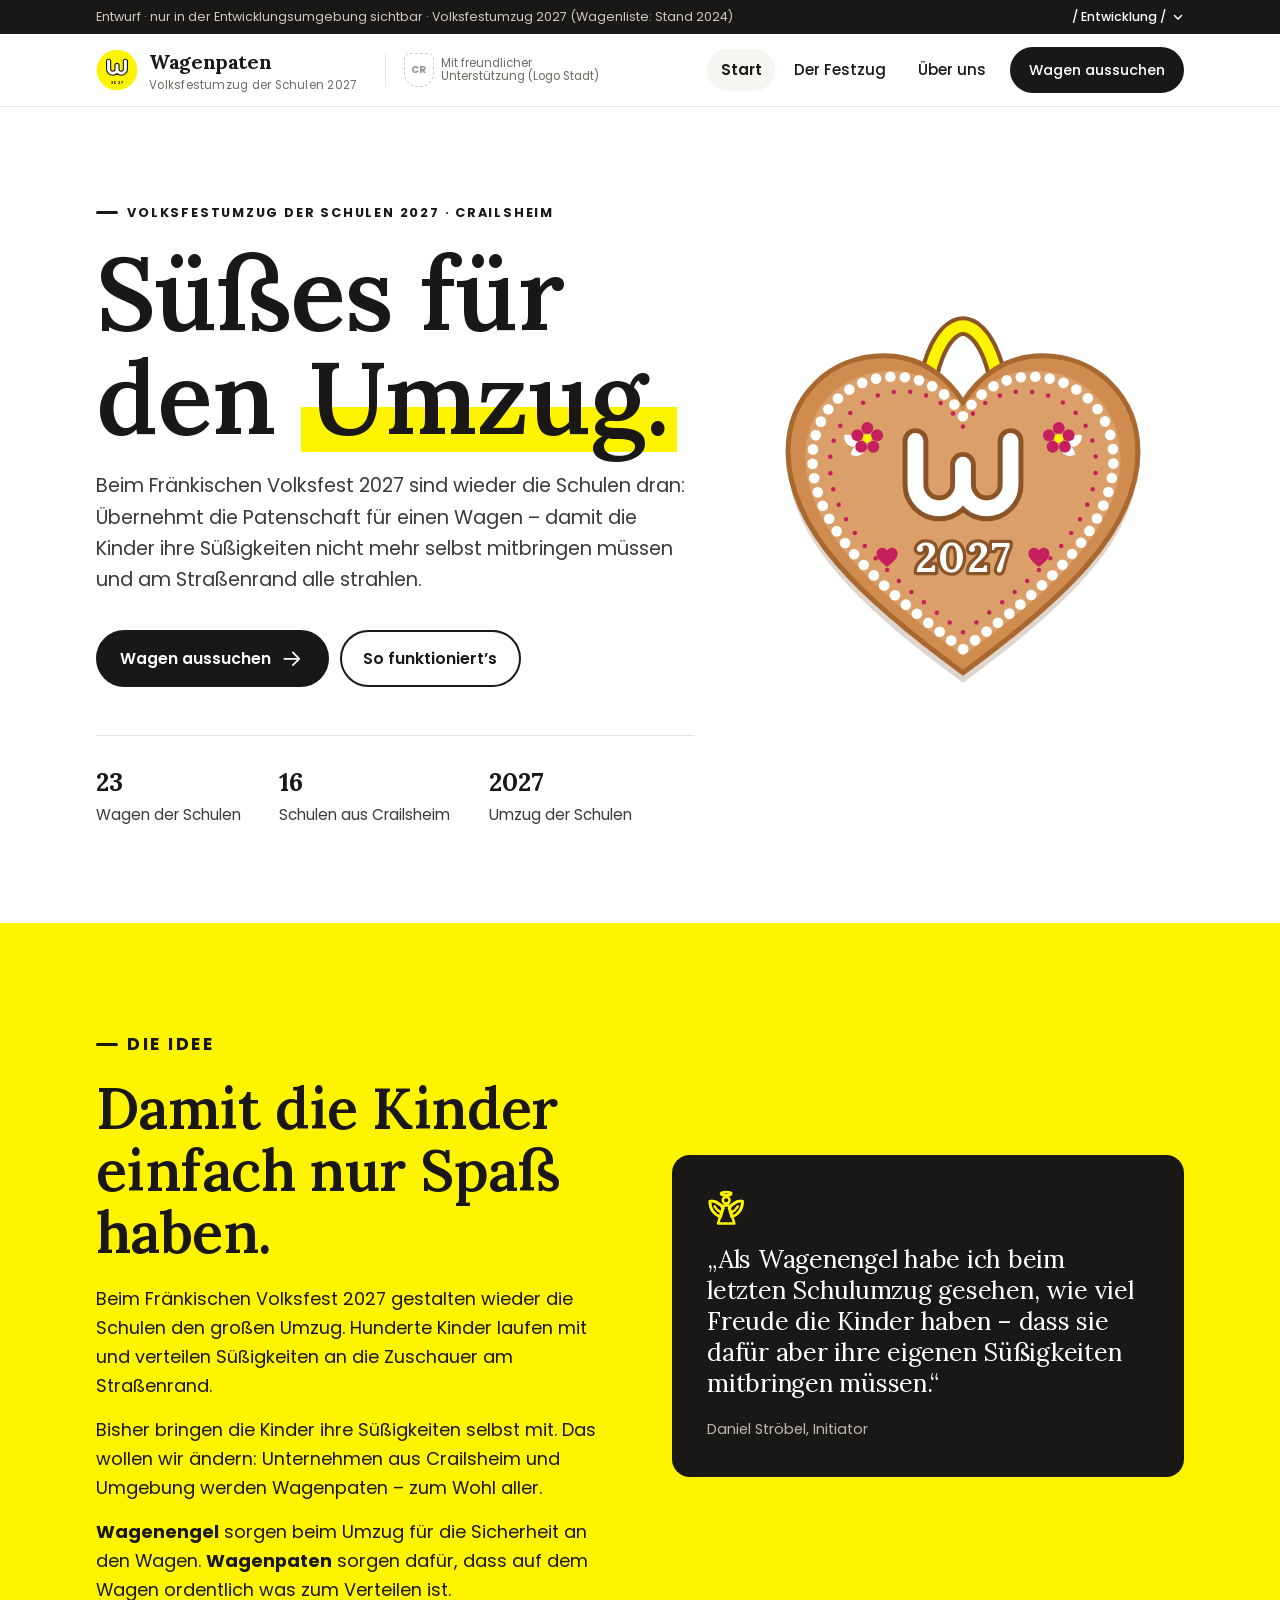
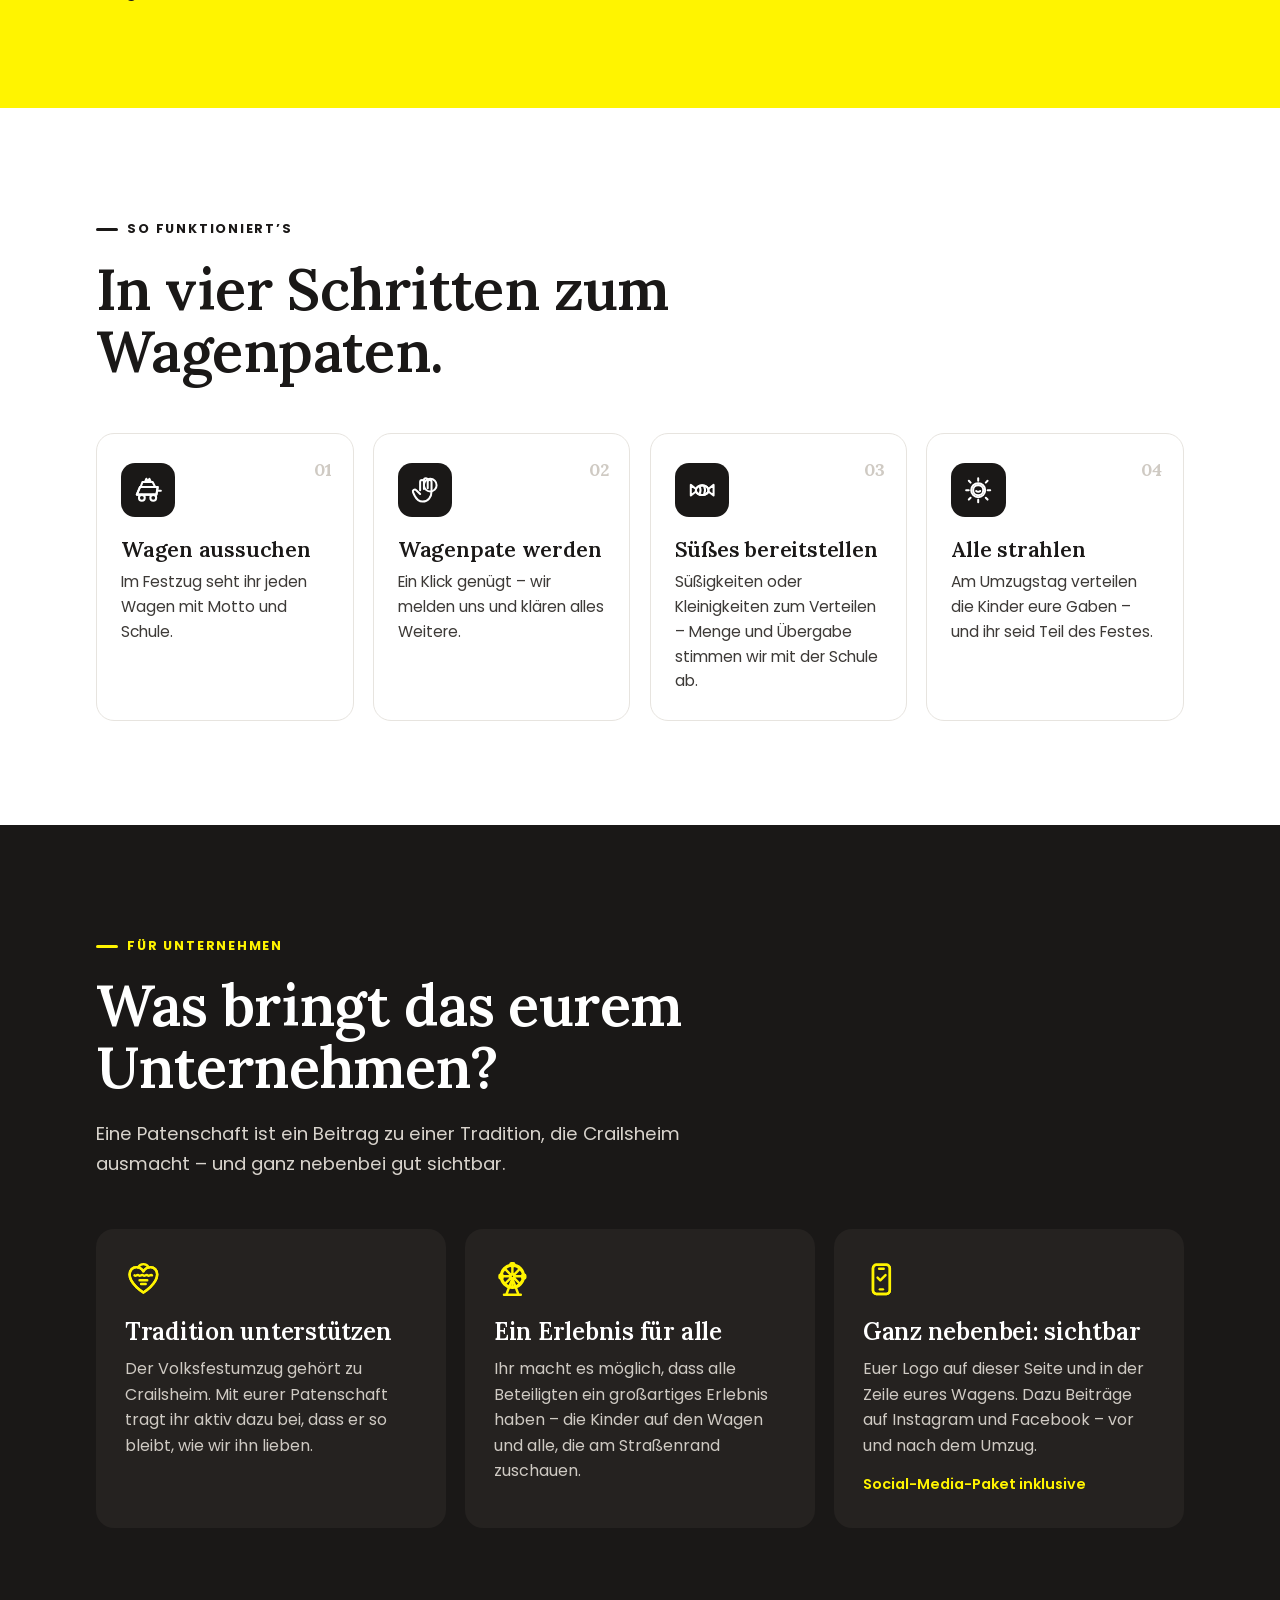
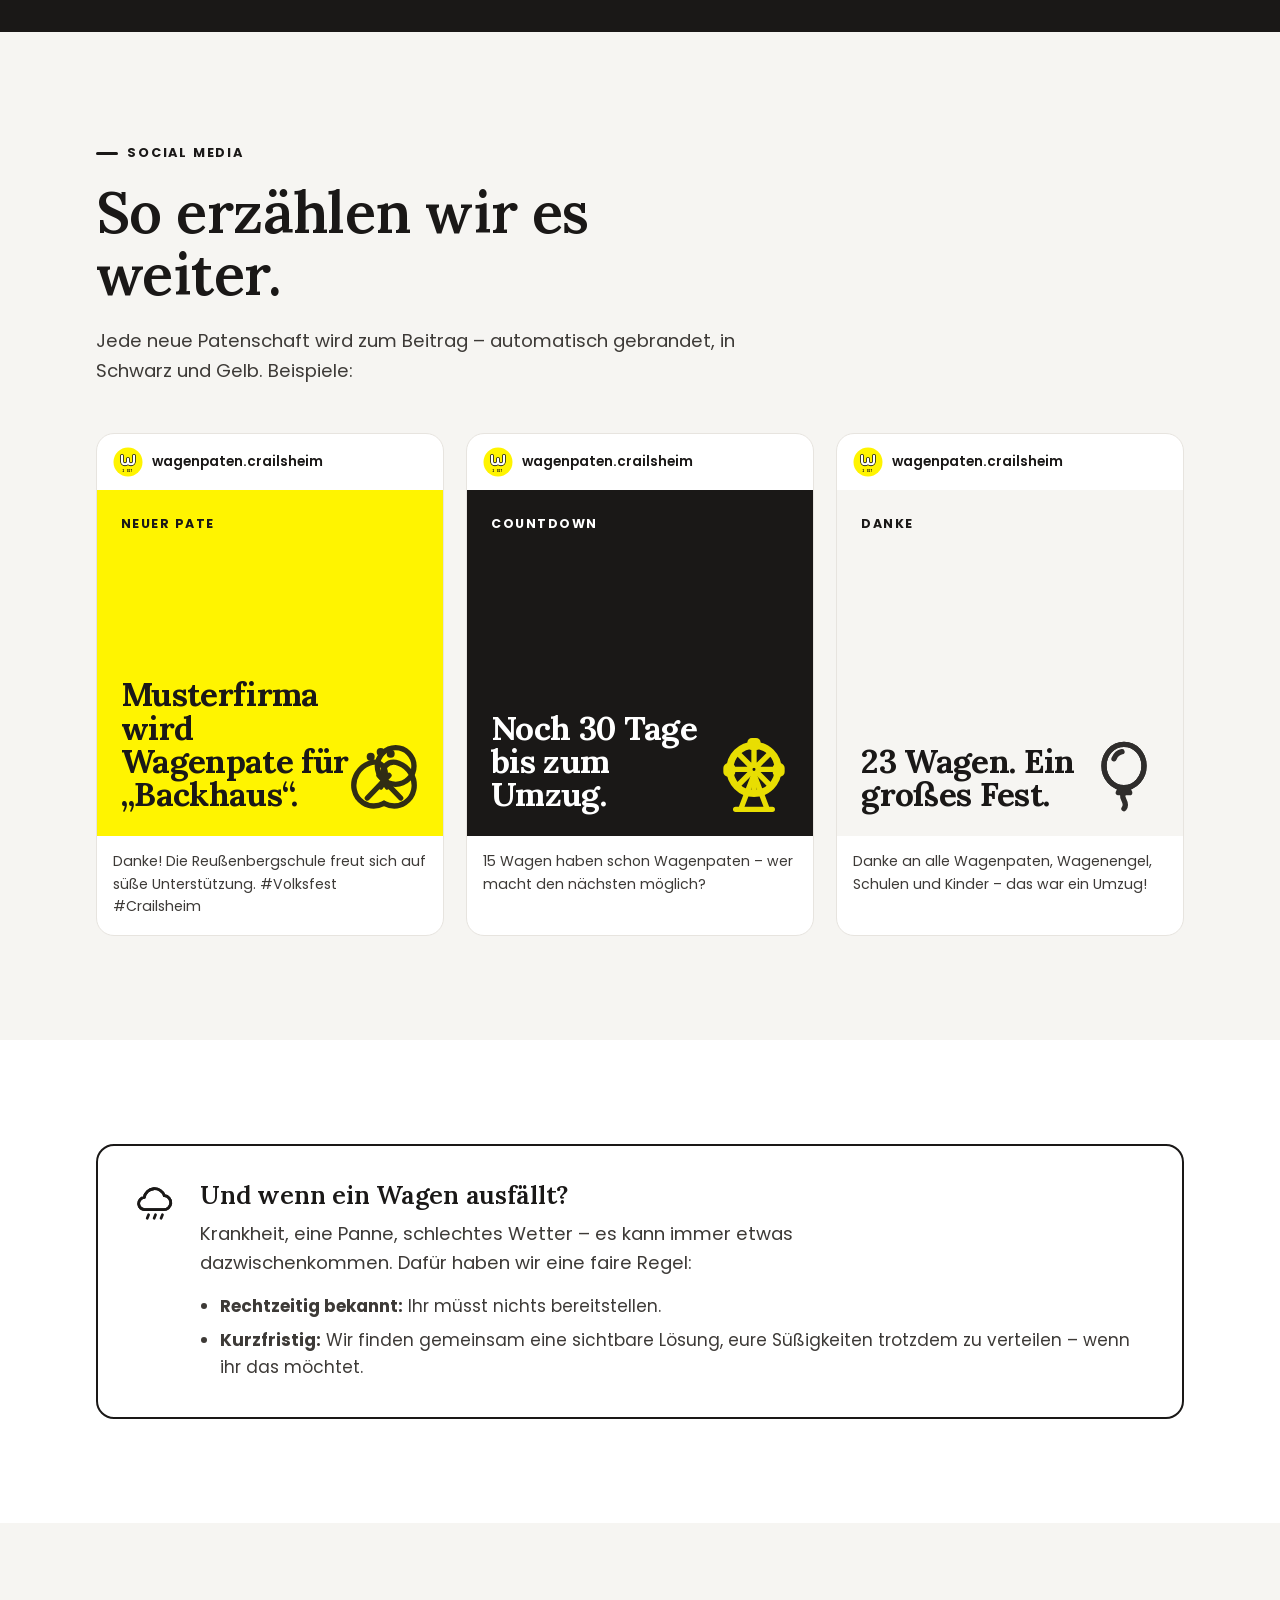
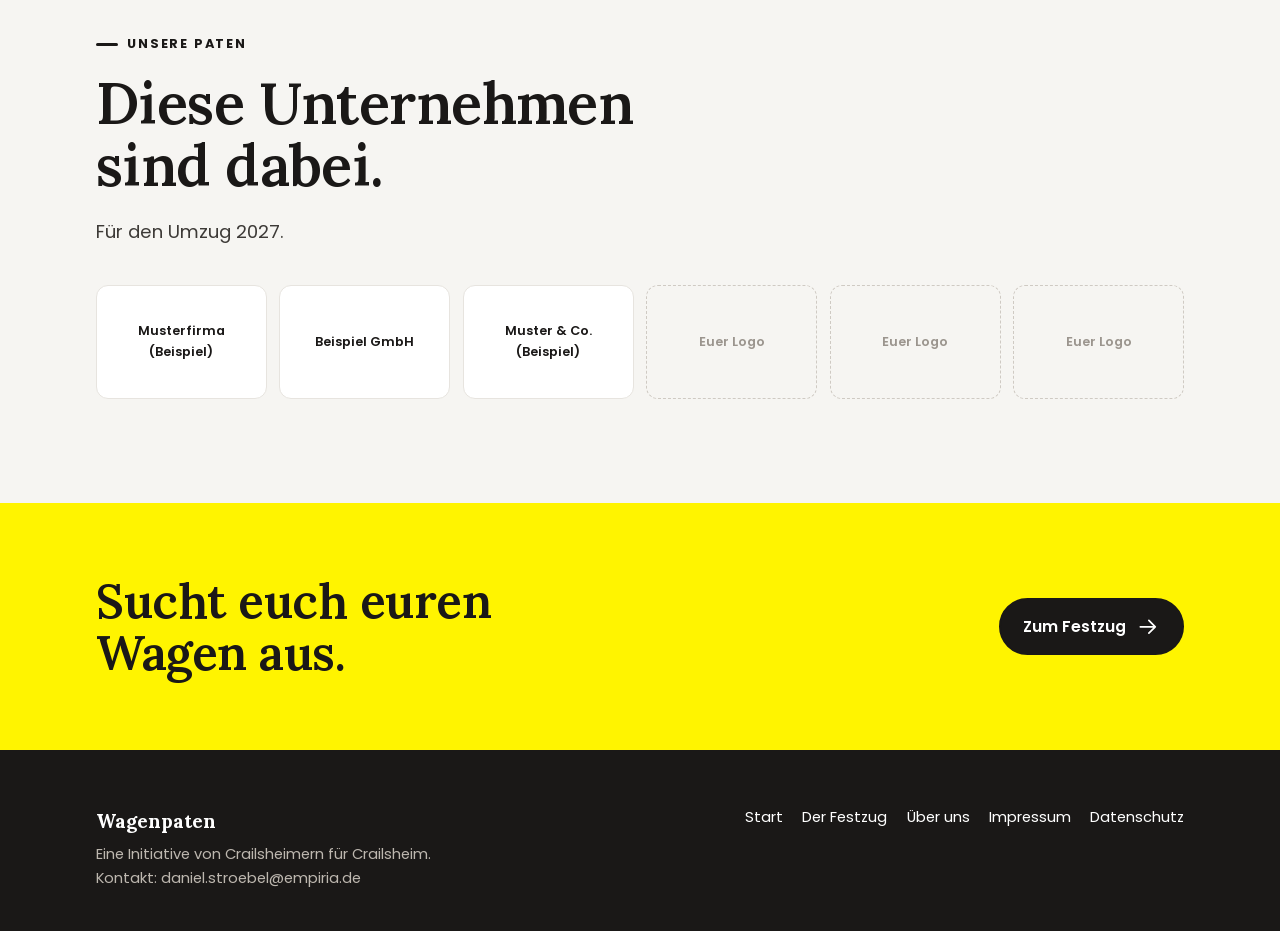
==== index.html @ 5e194063 "Wagenpaten aus dem empiria-Repo übernommen: Start, Festzug, Über uns, Vorstellung; Menü „/ Entwicklu" ====
<!doctype html>
<html lang="de">
<head>
<meta charset="utf-8">
<meta name="viewport" content="width=device-width, initial-scale=1">
<title>Süßes für den Umzug · Wagenpaten (Entwurf)</title>
<meta name="robots" content="noindex, nofollow">
<link rel="stylesheet" href="/assets/fonts/fonts.css">
<link rel="stylesheet" href="/assets/vofe.css">
<!-- ENTWICKLUNG:START -->
<link rel="stylesheet" href="/entwicklung/menu.css">
<!-- ENTWICKLUNG:END -->
</head>
<body>
<svg width="0" height="0" style="position:absolute" aria-hidden="true"><defs>
<symbol id="v-horaff" viewBox="0 0 120 120"><circle cx="60" cy="60" r="58" fill="#fff400"/>
 <g transform="translate(28 27)" fill="none" stroke-linecap="round" stroke-linejoin="round"><path d="M8 8v22a12 12 0 0 0 24 0V20M32 20v10a12 12 0 0 0 24 0V8" stroke="#1a1817" stroke-width="15"/><path d="M8 8v22a12 12 0 0 0 24 0V20M32 20v10a12 12 0 0 0 24 0V8" stroke="#fff" stroke-width="8.5"/></g>
 <text x="60" y="99" text-anchor="middle" font-family="Poppins, sans-serif" font-size="11" font-weight="700" letter-spacing="1.5" fill="#1a1817">2027</text></symbol>
<symbol id="v-herz" viewBox="-6 -10 252 252">
 <path d="M98 70C94 30 108 4 120 4s26 26 22 66" fill="none" stroke="#8a5428" stroke-width="12" stroke-linecap="round"/>
 <path d="M98 70C94 30 108 4 120 4s26 26 22 66" fill="none" stroke="#fff400" stroke-width="7" stroke-linecap="round"/>
 <path d="M120 214C60 170 14 128 14 80 14 46 40 22 72 22c22 0 38 12 48 28 10-16 26-28 48-28 32 0 58 24 58 58 0 48-46 90-106 134z" fill="rgba(110,64,28,.22)" transform="translate(0 6)"/>
 <path d="M120 214C60 170 14 128 14 80 14 46 40 22 72 22c22 0 38 12 48 28 10-16 26-28 48-28 32 0 58 24 58 58 0 48-46 90-106 134z" fill="#cf8c4e" stroke="#a9682f" stroke-width="3"/>
 <path d="M120 214C60 170 14 128 14 80 14 46 40 22 72 22c22 0 38 12 48 28 10-16 26-28 48-28 32 0 58 24 58 58 0 48-46 90-106 134z" fill="#dba06a" transform="translate(120 112) scale(0.9) translate(-120 -112)"/>
 <path d="M120 214C60 170 14 128 14 80 14 46 40 22 72 22c22 0 38 12 48 28 10-16 26-28 48-28 32 0 58 24 58 58 0 48-46 90-106 134z" fill="none" stroke="#fff" stroke-width="7.5" stroke-linecap="round" stroke-dasharray="0 1.5625" pathLength="100" transform="translate(120 112) scale(0.86) translate(-120 -112)"/>
 <path d="M120 214C60 170 14 128 14 80 14 46 40 22 72 22c22 0 38 12 48 28 10-16 26-28 48-28 32 0 58 24 58 58 0 48-46 90-106 134z" fill="none" stroke="#C51F5D" stroke-width="3.6" stroke-linecap="round" stroke-dasharray="0 2" pathLength="100" transform="translate(120 112) scale(0.76) translate(-120 -112)"/>
 <path transform="translate(52 82) rotate(-30)" d="M0 0c3-4 8-4 11 0-3 4-8 4-11 0z" fill="#fff"/><path transform="translate(48 70) rotate(40)" d="M0 0c3-4 8-4 11 0-3 4-8 4-11 0z" fill="#fff"/><g transform="translate(62 72)"><g fill="#C51F5D"><circle cx="0.0" cy="-6.3" r="3.6"/><circle cx="6.0" cy="-1.9" r="3.6"/><circle cx="3.7" cy="5.1" r="3.6"/><circle cx="-3.7" cy="5.1" r="3.6"/><circle cx="-6.0" cy="-1.9" r="3.6"/></g><circle r="2.7" fill="#fff400"/></g>
 <path transform="translate(188 82) rotate(210)" d="M0 0c3-4 8-4 11 0-3 4-8 4-11 0z" fill="#fff"/><path transform="translate(192 70) rotate(140)" d="M0 0c3-4 8-4 11 0-3 4-8 4-11 0z" fill="#fff"/><g transform="translate(178 72)"><g fill="#C51F5D"><circle cx="0.0" cy="-6.3" r="3.6"/><circle cx="6.0" cy="-1.9" r="3.6"/><circle cx="3.7" cy="5.1" r="3.6"/><circle cx="-3.7" cy="5.1" r="3.6"/><circle cx="-6.0" cy="-1.9" r="3.6"/></g><circle r="2.7" fill="#fff400"/></g>
 <g transform="translate(81.6 64) scale(1.2)" fill="none" stroke-linecap="round" stroke-linejoin="round"><path d="M8 8v22a12 12 0 0 0 24 0V20M32 20v10a12 12 0 0 0 24 0V8" stroke="#8a5428" stroke-width="13"/><path d="M8 8v22a12 12 0 0 0 24 0V20M32 20v10a12 12 0 0 0 24 0V8" stroke="#fff" stroke-width="8"/></g>
 <text x="120" y="153" text-anchor="middle" font-family="Lora, Georgia, serif" font-size="25" font-weight="700" letter-spacing="1" fill="#fff" stroke="#8a5428" stroke-width="4" paint-order="stroke" stroke-linejoin="round">2027</text>
 <path transform="translate(74 144) scale(.06) translate(-120 -118)" d="M120 214C60 170 14 128 14 80 14 46 40 22 72 22c22 0 38 12 48 28 10-16 26-28 48-28 32 0 58 24 58 58 0 48-46 90-106 134z" fill="#C51F5D"/><path transform="translate(166 144) scale(.06) translate(-120 -118)" d="M120 214C60 170 14 128 14 80 14 46 40 22 72 22c22 0 38 12 48 28 10-16 26-28 48-28 32 0 58 24 58 58 0 48-46 90-106 134z" fill="#C51F5D"/>
</symbol>
<symbol id="v-horaff-pur" viewBox="-2 -2 68 56"><g transform="" fill="none" stroke-linecap="round" stroke-linejoin="round"><path d="M8 8v22a12 12 0 0 0 24 0V20M32 20v10a12 12 0 0 0 24 0V8" stroke="#1a1817" stroke-width="15"/><path d="M8 8v22a12 12 0 0 0 24 0V20M32 20v10a12 12 0 0 0 24 0V8" stroke="#fff" stroke-width="8.5"/></g></symbol>
<symbol id="i-brezel" viewBox="0 0 24 24"><circle cx="15.5" cy="9" r="5.5" class="tupfer"/><path d="M12 20.2c-2 1-4.4 1-6.3-.2-2.8-1.8-3.6-5.6-1.8-8.7 1.7-3 5.6-4.6 7.6-2.4 1.6 1.8.9 4.6-.5 6.4"/><path d="M12 20.2c2 1 4.4 1 6.3-.2 2.8-1.8 3.6-5.6 1.8-8.7-1.7-3-5.6-4.6-7.6-2.4-1.6 1.8-.9 4.6.5 6.4"/><path d="m7 18.6 6.5-6.8M17 18.6l-6.5-6.8"/><path d="M8 6.2h.01M11 4.8h.01M14 5.3h.01" stroke-width="2.4"/></symbol>
<symbol id="i-riesenrad" viewBox="0 0 24 24"><circle cx="12" cy="10" r="7.5" class="tupfer"/><circle cx="12" cy="10" r="7"/><circle cx="12" cy="10" r="1.3"/><path d="M12 3v5.7M12 11.3V17M5 10h5.7M13.3 10H19M7 5l4 4M13 11l4 4M17 5l-4 4M11 11l-4 4"/><path d="m8 22 4-10.5L16 22M6.5 22h11"/><rect x="10.8" y="1.4" width="2.4" height="2" rx=".6"/><rect x="3.6" y="9" width="2" height="2.4" rx=".6"/><rect x="18.4" y="9" width="2" height="2.4" rx=".6"/></symbol>
<symbol id="i-ballon" viewBox="0 0 24 24"><path d="M12 15.5c3.4 0 6-3 6-6.6C18 5.3 15.3 2.5 12 2.5S6 5.3 6 8.9c0 3.6 2.6 6.6 6 6.6z" class="tupfer"/><path d="M12 15.5c3.4 0 6-3 6-6.6C18 5.3 15.3 2.5 12 2.5S6 5.3 6 8.9c0 3.6 2.6 6.6 6 6.6z"/><path d="m11 15.5-.7 1.5h3.4l-.7-1.5"/><path d="M12 17c-1.6 1.6 1.6 2.8 0 4.8"/><path d="M9 6.8c.5-1.2 1.4-1.9 2.4-2.1"/></symbol>
<symbol id="i-herz" viewBox="0 0 24 24"><path d="M12 20.5S3 15 3 8.8C3 6 5 4 7.5 4c1.9 0 3.5 1.1 4.5 2.7C13 5.1 14.6 4 16.5 4 19 4 21 6 21 8.8c0 6.2-9 11.7-9 11.7z" class="tupfer"/><path d="M12 20.5S3 15 3 8.8C3 6 5 4 7.5 4c1.9 0 3.5 1.1 4.5 2.7C13 5.1 14.6 4 16.5 4 19 4 21 6 21 8.8c0 6.2-9 11.7-9 11.7z"/><path d="M6.2 9.4c.9.9 1.8-.9 2.8 0s1.9-.9 2.9 0 1.9-.9 2.9 0 1.9-.9 2.8 0"/><path d="M9.5 12.6h5M10.5 15h3"/><path d="M8.5 4.3c1.5-3 5.5-3 7 0"/></symbol>
<symbol id="i-bonbon" viewBox="0 0 24 24"><ellipse cx="12" cy="12" rx="5" ry="3.8" class="tupfer"/><ellipse cx="12" cy="12" rx="5" ry="3.8"/><path d="M7.1 11 3 7.8v8.4l4.1-3.2M16.9 11 21 7.8v8.4l-4.1-3.2"/><path d="M10 9.2c.8 1.6.8 4 0 5.6M13.6 9.1c.8 1.7.8 4.1 0 5.8"/></symbol>
<symbol id="i-dirndl" viewBox="0 0 24 24"><path d="M9 3.5 8 8l-3.5 12.5h15L16 8l-1-4.5"/><path d="M8 8h8M9.3 3.5c.8 1.7 4.6 1.7 5.4 0"/><path d="M13.5 8.5 15 20.5" /><path d="M10 12.5h4"/></symbol>
<symbol id="i-lederhose" viewBox="0 0 24 24"><path d="M6.5 9h11l1 11.5h-5L12 14l-1.5 6.5h-5z"/><path d="M8 9 6.5 2.5M16 9l1.5-6.5M7.4 5.2h9.2"/><circle cx="9.3" cy="12" r=".6"/><circle cx="14.7" cy="12" r=".6"/></symbol>
<symbol id="i-wagen" viewBox="0 0 24 24"><path d="M3 15.5h15.5l1-6H5.5z" class="tupfer"/><path d="M3 15.5h15.5l1-6H5.5z"/><path d="M6 9.5 7.5 5.5h8l2 4M19.5 12.5H22"/><circle cx="7" cy="18" r="2.3"/><circle cx="16" cy="18" r="2.3"/><path d="M9.5 5.5 10.5 3l1.2 2.5L13 3l1.1 2.5"/></symbol>
<symbol id="i-engel" viewBox="0 0 24 24"><path d="M10.2 11.4C7.8 8 4 6.3 1.8 7c-.1 4.7 2.5 8.6 6.8 9.7zM13.8 11.4C16.2 8 20 6.3 22.2 7c.1 4.7-2.5 8.6-6.8 9.7z" class="tupfer"/><path d="M10.2 11.4C7.8 8 4 6.3 1.8 7c-.1 4.7 2.5 8.6 6.8 9.7M13.8 11.4C16.2 8 20 6.3 22.2 7c.1 4.7-2.5 8.6-6.8 9.7"/><path d="M4.8 10.3c.9 1.7 2.3 3 4 3.8M19.2 10.3c-.9 1.7-2.3 3-4 3.8"/><ellipse cx="12" cy="2.3" rx="3.2" ry="1"/><circle cx="12" cy="6.4" r="2.1"/><path d="M10.3 9.7h3.4l3.4 11.3H6.9z"/></symbol>
<symbol id="i-hand" viewBox="0 0 24 24"><circle cx="16" cy="8" r="5" class="tupfer"/><path d="M8 12V5.5a1.5 1.5 0 0 1 3 0V11M11 10.5V4a1.5 1.5 0 0 1 3 0v6.5M14 10.5V5.5a1.5 1.5 0 0 1 3 0V13c0 4.4-2.7 8-7 8-3.2 0-4.8-1.6-6.4-4.8L2.4 13.6a1.5 1.5 0 0 1 2.5-1.6L8 15"/></symbol>
<symbol id="i-sonne" viewBox="0 0 24 24"><circle cx="12" cy="12" r="5.5" class="tupfer"/><circle cx="12" cy="12" r="4"/><path d="M12 2.5v2M12 19.5v2M4.6 4.6l1.4 1.4M18 18l1.4 1.4M2.5 12h2M19.5 12h2M4.6 19.4 6 18M18 6l1.4-1.4"/><path d="M10.4 12.6c.9.9 2.3.9 3.2 0"/></symbol>
<symbol id="i-handy" viewBox="0 0 24 24"><rect x="6.5" y="2.5" width="11" height="19" rx="2.2" class="tupfer"/><rect x="6.5" y="2.5" width="11" height="19" rx="2.2"/><path d="M10.5 5h3M9.5 10.8l1.8 1.8 3.4-3.4"/><path d="M11 18.5h2"/></symbol>
<symbol id="i-gespraech" viewBox="0 0 24 24"><path d="M3 5.5A2.5 2.5 0 0 1 5.5 3h8A2.5 2.5 0 0 1 16 5.5v4a2.5 2.5 0 0 1-2.5 2.5H8.5L5 15v-3h.5A2.5 2.5 0 0 1 3 9.5z" class="tupfer"/><path d="M3 5.5A2.5 2.5 0 0 1 5.5 3h8A2.5 2.5 0 0 1 16 5.5v4a2.5 2.5 0 0 1-2.5 2.5H8.5L5 15v-3.1A2.5 2.5 0 0 1 3 9.5z"/><path d="M18.5 8.5A2.5 2.5 0 0 1 21 11v4a2.5 2.5 0 0 1-2.5 2.5H19v3l-3.5-3H11a2.5 2.5 0 0 1-2.5-2.5"/><path d="M7 7.5h5"/></symbol>
<symbol id="i-pfeil" viewBox="0 0 24 24"><path d="m6 9 6 6 6-6"/></symbol>
<symbol id="i-weiter" viewBox="0 0 24 24"><path d="M5 12h14M13 6l6 6-6 6"/></symbol>
<symbol id="i-regen" viewBox="0 0 24 24"><path d="M7 16.5h10.5a4 4 0 0 0 .6-8 6 6 0 0 0-11.6 1A3.5 3.5 0 0 0 7 16.5z" class="tupfer"/><path d="M7 16.5h10.5a4 4 0 0 0 .6-8 6 6 0 0 0-11.6 1A3.5 3.5 0 0 0 7 16.5z"/><path d="M9 19.5l-.8 2M13 19.5l-.8 2M17 19.5l-.8 2"/></symbol>
</defs></svg>
<!-- ENTWICKLUNG:START -->
<div class="dev"><div class="wrap"><span>Entwurf · nur in der Entwicklungsumgebung sichtbar · Volksfestumzug 2027 (Wagenliste: Stand 2024)</span></div></div>
<!-- ENTWICKLUNG:END -->
<header class="kopf"><div class="wrap">
<a class="marke" href="/"><svg class="marke__zeichen" aria-hidden="true"><use href="#v-horaff"/></svg><span><b>Wagenpaten</b><small>Volksfestumzug der Schulen 2027</small></span></a>
<div class="stadtlogo" title="Platzhalter – Nutzung des Stadtlogos vor Veröffentlichung mit der Stadt klären"><span>CR</span>Mit freundlicher<br>Unterstützung (Logo Stadt)</div>
<nav class="nav" aria-label="Seiten"><a href="/" aria-current="page">Start</a><a href="/festzug.html">Der Festzug</a><a href="/ueber-uns.html">Über uns</a><a class="knopf" href="/festzug.html">Wagen aussuchen</a></nav></div></header>
<main>
<section class="held"><div class="wrap">
<div>
  <p class="kicker">Volksfestumzug der Schulen 2027 · Crailsheim</p>
  <h1>Süßes für den <em>Umzug.</em></h1>
  <p class="lead">Beim Fränkischen Volksfest 2027 sind wieder die Schulen dran: Übernehmt die Patenschaft für einen Wagen – damit die Kinder ihre Süßigkeiten nicht mehr selbst mitbringen müssen und am Straßenrand alle strahlen.</p>
  <div class="knoepfe"><a class="knopf" href="/festzug.html">Wagen aussuchen <svg class="ico" aria-hidden="true"><use href="#i-weiter"/></svg></a><a class="knopf knopf--rand" href="#so-gehts">So funktioniert’s</a></div>
  <div class="held__fakten"><div><b>23</b>Wagen der Schulen</div><div><b>16</b>Schulen aus Crailsheim</div><div><b>2027</b>Umzug der Schulen</div></div>
</div>
<div class="held__bild" aria-hidden="true">
  <svg class="held__zeichen"><use href="#v-herz"/></svg>
</div>
</div></section>

<section class="sek sek--gelb"><div class="wrap idee">
<div class="idee__text">
  <p class="kicker">Die Idee</p>
  <h2 class="h2">Damit die Kinder einfach nur Spaß haben.</h2>
  <p style="margin-top:1.4rem">Beim Fränkischen Volksfest 2027 gestalten wieder die Schulen den großen Umzug. Hunderte Kinder laufen mit und verteilen Süßigkeiten an die Zuschauer am Straßenrand.</p>
  <p>Bisher bringen die Kinder ihre Süßigkeiten selbst mit. Das wollen wir ändern: Unternehmen aus Crailsheim und Umgebung werden Wagenpaten – zum Wohl aller.</p>
  <p><b>Wagenengel</b> sorgen beim Umzug für die Sicherheit an den Wagen. <b>Wagenpaten</b> sorgen dafür, dass auf dem Wagen ordentlich was zum Verteilen ist.</p>
</div>
<div class="zitat"><svg class="ico" aria-hidden="true"><use href="#i-engel"/></svg><p>„Als Wagenengel habe ich beim letzten Schulumzug gesehen, wie viel Freude die Kinder haben – dass sie dafür aber ihre eigenen Süßigkeiten mitbringen müssen.“</p><small>Daniel Ströbel, Initiator</small></div>
</div></section>

<section class="sek" id="so-gehts"><div class="wrap">
<p class="kicker">So funktioniert’s</p>
<h2 class="h2">In vier Schritten zum Wagenpaten.</h2>
<div class="schritte">
  <div class="schritt"><span class="schritt__ico"><svg class="ico" aria-hidden="true"><use href="#i-wagen"/></svg></span><h3>Wagen aussuchen</h3><p>Im Festzug seht ihr jeden Wagen mit Motto und Schule.</p></div>
  <div class="schritt"><span class="schritt__ico"><svg class="ico" aria-hidden="true"><use href="#i-hand"/></svg></span><h3>Wagenpate werden</h3><p>Ein Klick genügt – wir melden uns und klären alles Weitere.</p></div>
  <div class="schritt"><span class="schritt__ico"><svg class="ico" aria-hidden="true"><use href="#i-bonbon"/></svg></span><h3>Süßes bereitstellen</h3><p>Süßigkeiten oder Kleinigkeiten zum Verteilen – Menge und Übergabe stimmen wir mit der Schule ab.</p></div>
  <div class="schritt"><span class="schritt__ico"><svg class="ico" aria-hidden="true"><use href="#i-sonne"/></svg></span><h3>Alle strahlen</h3><p>Am Umzugstag verteilen die Kinder eure Gaben – und ihr seid Teil des Festes.</p></div>
</div>
</div></section>

<section class="sek sek--schwarz"><div class="wrap">
<p class="kicker">Für Unternehmen</p>
<h2 class="h2">Was bringt das eurem Unternehmen?</h2>
<p class="lead">Eine Patenschaft ist ein Beitrag zu einer Tradition, die Crailsheim ausmacht – und ganz nebenbei gut sichtbar.</p>
<div class="nutzen">
  <div><svg class="ico" aria-hidden="true"><use href="#i-herz"/></svg><h3>Tradition unterstützen</h3><p>Der Volksfestumzug gehört zu Crailsheim. Mit eurer Patenschaft tragt ihr aktiv dazu bei, dass er so bleibt, wie wir ihn lieben.</p></div>
  <div><svg class="ico" aria-hidden="true"><use href="#i-riesenrad"/></svg><h3>Ein Erlebnis für alle</h3><p>Ihr macht es möglich, dass alle Beteiligten ein großartiges Erlebnis haben – die Kinder auf den Wagen und alle, die am Straßenrand zuschauen.</p></div>
  <div><svg class="ico" aria-hidden="true"><use href="#i-handy"/></svg><h3>Ganz nebenbei: sichtbar</h3><p>Euer Logo auf dieser Seite und in der Zeile eures Wagens. Dazu Beiträge auf Instagram und Facebook – vor und nach dem Umzug.</p><p class="nutzen__extra">Social-Media-Paket inklusive</p></div>
</div>
</div></section>

<section class="sek sek--hell"><div class="wrap">
<p class="kicker">Social Media</p>
<h2 class="h2">So erzählen wir es weiter.</h2>
<p class="lead">Jede neue Patenschaft wird zum Beitrag – automatisch gebrandet, in Schwarz und Gelb. Beispiele:</p>
<div class="posts">
  <article class="post"><div class="post__kopf"><svg aria-hidden="true"><use href="#v-horaff"/></svg>wagenpaten.crailsheim</div><div class="post__bild post__bild--gelb"><small>Neuer Pate</small><b>Musterfirma wird Wagenpate für „Backhaus“.</b><svg class="ico" aria-hidden="true"><use href="#i-brezel"/></svg></div><p class="post__text">Danke! Die Reußenbergschule freut sich auf süße Unterstützung. #Volksfest #Crailsheim</p></article>
  <article class="post"><div class="post__kopf"><svg aria-hidden="true"><use href="#v-horaff"/></svg>wagenpaten.crailsheim</div><div class="post__bild post__bild--schwarz"><small>Countdown</small><b>Noch 30 Tage bis zum Umzug.</b><svg class="ico" aria-hidden="true"><use href="#i-riesenrad"/></svg></div><p class="post__text">15 Wagen haben schon Wagenpaten – wer macht den nächsten möglich?</p></article>
  <article class="post"><div class="post__kopf"><svg aria-hidden="true"><use href="#v-horaff"/></svg>wagenpaten.crailsheim</div><div class="post__bild post__bild--weiss"><small>Danke</small><b>23 Wagen. Ein großes Fest.</b><svg class="ico" aria-hidden="true"><use href="#i-ballon"/></svg></div><p class="post__text">Danke an alle Wagenpaten, Wagenengel, Schulen und Kinder – das war ein Umzug!</p></article>
</div>
</div></section>

<section class="sek"><div class="wrap">
<div class="ausfall"><svg class="ico" aria-hidden="true"><use href="#i-regen"/></svg><div><h3>Und wenn ein Wagen ausfällt?</h3>
<p class="lead" style="margin-top:.6rem">Krankheit, eine Panne, schlechtes Wetter – es kann immer etwas dazwischenkommen. Dafür haben wir eine faire Regel:</p>
<ul><li><b>Rechtzeitig bekannt:</b> Ihr müsst nichts bereitstellen.</li><li><b>Kurzfristig:</b> Wir finden gemeinsam eine sichtbare Lösung, eure Süßigkeiten trotzdem zu verteilen – wenn ihr das möchtet.</li></ul></div></div>
</div></section>

<section class="sek sek--hell"><div class="wrap">
<p class="kicker">Unsere Paten</p>
<h2 class="h2">Diese Unternehmen sind dabei.</h2>
<p class="lead">Für den Umzug 2027.</p><div class="paten"><span class="beispiel">Musterfirma<br>(Beispiel)</span><span class="beispiel">Beispiel GmbH</span><span class="beispiel">Muster &amp; Co.<br>(Beispiel)</span><span>Euer Logo</span><span>Euer Logo</span><span>Euer Logo</span></div>
</div></section>

<section class="band"><div class="wrap"><h2>Sucht euch euren Wagen aus.</h2><a class="knopf" href="/festzug.html">Zum Festzug <svg class="ico" aria-hidden="true"><use href="#i-weiter"/></svg></a></div></section>
</main>
<footer class="fuss"><div class="wrap">
<div><b>Wagenpaten</b><p style="margin-top:.4rem">Eine Initiative von Crailsheimern für Crailsheim.<br>Kontakt: daniel.stroebel@empiria.de</p></div>
<nav><a href="/">Start</a><a href="/festzug.html">Der Festzug</a><a href="/ueber-uns.html">Über uns</a><a href="/impressum.html">Impressum</a><a href="/datenschutz.html">Datenschutz</a></nav>
</div></footer>
<script src="/assets/vofe.js"></script>
<!-- ENTWICKLUNG:START -->
<script src="/entwicklung/menu.js"></script>
<!-- ENTWICKLUNG:END -->
</body>
</html>
---- assets/fonts/fonts.css ----
/* latin-ext */
@font-face {
  font-family: 'Lora';
  font-style: italic;
  font-weight: 400;
  font-display: swap;
  src: url(./lora-400-italic-latin-ext.woff2) format('woff2');
  unicode-range: U+0100-02BA, U+02BD-02C5, U+02C7-02CC, U+02CE-02D7, U+02DD-02FF, U+0304, U+0308, U+0329, U+1D00-1DBF, U+1E00-1E9F, U+1EF2-1EFF, U+2020, U+20A0-20AB, U+20AD-20C0, U+2113, U+2C60-2C7F, U+A720-A7FF;
}
/* latin */
@font-face {
  font-family: 'Lora';
  font-style: italic;
  font-weight: 400;
  font-display: swap;
  src: url(./lora-400-italic-latin.woff2) format('woff2');
  unicode-range: U+0000-00FF, U+0131, U+0152-0153, U+02BB-02BC, U+02C6, U+02DA, U+02DC, U+0304, U+0308, U+0329, U+2000-206F, U+20AC, U+2122, U+2191, U+2193, U+2212, U+2215, U+FEFF, U+FFFD;
}
/* latin-ext */
@font-face {
  font-family: 'Lora';
  font-style: italic;
  font-weight: 500;
  font-display: swap;
  src: url(./lora-500-italic-latin-ext.woff2) format('woff2');
  unicode-range: U+0100-02BA, U+02BD-02C5, U+02C7-02CC, U+02CE-02D7, U+02DD-02FF, U+0304, U+0308, U+0329, U+1D00-1DBF, U+1E00-1E9F, U+1EF2-1EFF, U+2020, U+20A0-20AB, U+20AD-20C0, U+2113, U+2C60-2C7F, U+A720-A7FF;
}
/* latin */
@font-face {
  font-family: 'Lora';
  font-style: italic;
  font-weight: 500;
  font-display: swap;
  src: url(./lora-500-italic-latin.woff2) format('woff2');
  unicode-range: U+0000-00FF, U+0131, U+0152-0153, U+02BB-02BC, U+02C6, U+02DA, U+02DC, U+0304, U+0308, U+0329, U+2000-206F, U+20AC, U+2122, U+2191, U+2193, U+2212, U+2215, U+FEFF, U+FFFD;
}
/* latin-ext */
@font-face {
  font-family: 'Lora';
  font-style: normal;
  font-weight: 400;
  font-display: swap;
  src: url(./lora-400-normal-latin-ext.woff2) format('woff2');
  unicode-range: U+0100-02BA, U+02BD-02C5, U+02C7-02CC, U+02CE-02D7, U+02DD-02FF, U+0304, U+0308, U+0329, U+1D00-1DBF, U+1E00-1E9F, U+1EF2-1EFF, U+2020, U+20A0-20AB, U+20AD-20C0, U+2113, U+2C60-2C7F, U+A720-A7FF;
}
/* latin */
@font-face {
  font-family: 'Lora';
  font-style: normal;
  font-weight: 400;
  font-display: swap;
  src: url(./lora-400-normal-latin.woff2) format('woff2');
  unicode-range: U+0000-00FF, U+0131, U+0152-0153, U+02BB-02BC, U+02C6, U+02DA, U+02DC, U+0304, U+0308, U+0329, U+2000-206F, U+20AC, U+2122, U+2191, U+2193, U+2212, U+2215, U+FEFF, U+FFFD;
}
/* latin-ext */
@font-face {
  font-family: 'Lora';
  font-style: normal;
  font-weight: 500;
  font-display: swap;
  src: url(./lora-500-normal-latin-ext.woff2) format('woff2');
  unicode-range: U+0100-02BA, U+02BD-02C5, U+02C7-02CC, U+02CE-02D7, U+02DD-02FF, U+0304, U+0308, U+0329, U+1D00-1DBF, U+1E00-1E9F, U+1EF2-1EFF, U+2020, U+20A0-20AB, U+20AD-20C0, U+2113, U+2C60-2C7F, U+A720-A7FF;
}
/* latin */
@font-face {
  font-family: 'Lora';
  font-style: normal;
  font-weight: 500;
  font-display: swap;
  src: url(./lora-500-normal-latin.woff2) format('woff2');
  unicode-range: U+0000-00FF, U+0131, U+0152-0153, U+02BB-02BC, U+02C6, U+02DA, U+02DC, U+0304, U+0308, U+0329, U+2000-206F, U+20AC, U+2122, U+2191, U+2193, U+2212, U+2215, U+FEFF, U+FFFD;
}
/* latin-ext */
@font-face {
  font-family: 'Lora';
  font-style: normal;
  font-weight: 600;
  font-display: swap;
  src: url(./lora-600-normal-latin-ext.woff2) format('woff2');
  unicode-range: U+0100-02BA, U+02BD-02C5, U+02C7-02CC, U+02CE-02D7, U+02DD-02FF, U+0304, U+0308, U+0329, U+1D00-1DBF, U+1E00-1E9F, U+1EF2-1EFF, U+2020, U+20A0-20AB, U+20AD-20C0, U+2113, U+2C60-2C7F, U+A720-A7FF;
}
/* latin */
@font-face {
  font-family: 'Lora';
  font-style: normal;
  font-weight: 600;
  font-display: swap;
  src: url(./lora-600-normal-latin.woff2) format('woff2');
  unicode-range: U+0000-00FF, U+0131, U+0152-0153, U+02BB-02BC, U+02C6, U+02DA, U+02DC, U+0304, U+0308, U+0329, U+2000-206F, U+20AC, U+2122, U+2191, U+2193, U+2212, U+2215, U+FEFF, U+FFFD;
}
/* latin-ext */
@font-face {
  font-family: 'Lora';
  font-style: normal;
  font-weight: 700;
  font-display: swap;
  src: url(./lora-700-normal-latin-ext.woff2) format('woff2');
  unicode-range: U+0100-02BA, U+02BD-02C5, U+02C7-02CC, U+02CE-02D7, U+02DD-02FF, U+0304, U+0308, U+0329, U+1D00-1DBF, U+1E00-1E9F, U+1EF2-1EFF, U+2020, U+20A0-20AB, U+20AD-20C0, U+2113, U+2C60-2C7F, U+A720-A7FF;
}
/* latin */
@font-face {
  font-family: 'Lora';
  font-style: normal;
  font-weight: 700;
  font-display: swap;
  src: url(./lora-700-normal-latin.woff2) format('woff2');
  unicode-range: U+0000-00FF, U+0131, U+0152-0153, U+02BB-02BC, U+02C6, U+02DA, U+02DC, U+0304, U+0308, U+0329, U+2000-206F, U+20AC, U+2122, U+2191, U+2193, U+2212, U+2215, U+FEFF, U+FFFD;
}
/* latin-ext */
@font-face {
  font-family: 'Poppins';
  font-style: italic;
  font-weight: 400;
  font-display: swap;
  src: url(./poppins-400-italic-latin-ext.woff2) format('woff2');
  unicode-range: U+0100-02BA, U+02BD-02C5, U+02C7-02CC, U+02CE-02D7, U+02DD-02FF, U+0304, U+0308, U+0329, U+1D00-1DBF, U+1E00-1E9F, U+1EF2-1EFF, U+2020, U+20A0-20AB, U+20AD-20C0, U+2113, U+2C60-2C7F, U+A720-A7FF;
}
/* latin */
@font-face {
  font-family: 'Poppins';
  font-style: italic;
  font-weight: 400;
  font-display: swap;
  src: url(./poppins-400-italic-latin.woff2) format('woff2');
  unicode-range: U+0000-00FF, U+0131, U+0152-0153, U+02BB-02BC, U+02C6, U+02DA, U+02DC, U+0304, U+0308, U+0329, U+2000-206F, U+20AC, U+2122, U+2191, U+2193, U+2212, U+2215, U+FEFF, U+FFFD;
}
/* latin-ext */
@font-face {
  font-family: 'Poppins';
  font-style: italic;
  font-weight: 500;
  font-display: swap;
  src: url(./poppins-500-italic-latin-ext.woff2) format('woff2');
  unicode-range: U+0100-02BA, U+02BD-02C5, U+02C7-02CC, U+02CE-02D7, U+02DD-02FF, U+0304, U+0308, U+0329, U+1D00-1DBF, U+1E00-1E9F, U+1EF2-1EFF, U+2020, U+20A0-20AB, U+20AD-20C0, U+2113, U+2C60-2C7F, U+A720-A7FF;
}
/* latin */
@font-face {
  font-family: 'Poppins';
  font-style: italic;
  font-weight: 500;
  font-display: swap;
  src: url(./poppins-500-italic-latin.woff2) format('woff2');
  unicode-range: U+0000-00FF, U+0131, U+0152-0153, U+02BB-02BC, U+02C6, U+02DA, U+02DC, U+0304, U+0308, U+0329, U+2000-206F, U+20AC, U+2122, U+2191, U+2193, U+2212, U+2215, U+FEFF, U+FFFD;
}
/* latin-ext */
@font-face {
  font-family: 'Poppins';
  font-style: normal;
  font-weight: 300;
  font-display: swap;
  src: url(./poppins-300-normal-latin-ext.woff2) format('woff2');
  unicode-range: U+0100-02BA, U+02BD-02C5, U+02C7-02CC, U+02CE-02D7, U+02DD-02FF, U+0304, U+0308, U+0329, U+1D00-1DBF, U+1E00-1E9F, U+1EF2-1EFF, U+2020, U+20A0-20AB, U+20AD-20C0, U+2113, U+2C60-2C7F, U+A720-A7FF;
}
/* latin */
@font-face {
  font-family: 'Poppins';
  font-style: normal;
  font-weight: 300;
  font-display: swap;
  src: url(./poppins-300-normal-latin.woff2) format('woff2');
  unicode-range: U+0000-00FF, U+0131, U+0152-0153, U+02BB-02BC, U+02C6, U+02DA, U+02DC, U+0304, U+0308, U+0329, U+2000-206F, U+20AC, U+2122, U+2191, U+2193, U+2212, U+2215, U+FEFF, U+FFFD;
}
/* latin-ext */
@font-face {
  font-family: 'Poppins';
  font-style: normal;
  font-weight: 400;
  font-display: swap;
  src: url(./poppins-400-normal-latin-ext.woff2) format('woff2');
  unicode-range: U+0100-02BA, U+02BD-02C5, U+02C7-02CC, U+02CE-02D7, U+02DD-02FF, U+0304, U+0308, U+0329, U+1D00-1DBF, U+1E00-1E9F, U+1EF2-1EFF, U+2020, U+20A0-20AB, U+20AD-20C0, U+2113, U+2C60-2C7F, U+A720-A7FF;
}
/* latin */
@font-face {
  font-family: 'Poppins';
  font-style: normal;
  font-weight: 400;
  font-display: swap;
  src: url(./poppins-400-normal-latin.woff2) format('woff2');
  unicode-range: U+0000-00FF, U+0131, U+0152-0153, U+02BB-02BC, U+02C6, U+02DA, U+02DC, U+0304, U+0308, U+0329, U+2000-206F, U+20AC, U+2122, U+2191, U+2193, U+2212, U+2215, U+FEFF, U+FFFD;
}
/* latin-ext */
@font-face {
  font-family: 'Poppins';
  font-style: normal;
  font-weight: 500;
  font-display: swap;
  src: url(./poppins-500-normal-latin-ext.woff2) format('woff2');
  unicode-range: U+0100-02BA, U+02BD-02C5, U+02C7-02CC, U+02CE-02D7, U+02DD-02FF, U+0304, U+0308, U+0329, U+1D00-1DBF, U+1E00-1E9F, U+1EF2-1EFF, U+2020, U+20A0-20AB, U+20AD-20C0, U+2113, U+2C60-2C7F, U+A720-A7FF;
}
/* latin */
@font-face {
  font-family: 'Poppins';
  font-style: normal;
  font-weight: 500;
  font-display: swap;
  src: url(./poppins-500-normal-latin.woff2) format('woff2');
  unicode-range: U+0000-00FF, U+0131, U+0152-0153, U+02BB-02BC, U+02C6, U+02DA, U+02DC, U+0304, U+0308, U+0329, U+2000-206F, U+20AC, U+2122, U+2191, U+2193, U+2212, U+2215, U+FEFF, U+FFFD;
}
/* latin-ext */
@font-face {
  font-family: 'Poppins';
  font-style: normal;
  font-weight: 600;
  font-display: swap;
  src: url(./poppins-600-normal-latin-ext.woff2) format('woff2');
  unicode-range: U+0100-02BA, U+02BD-02C5, U+02C7-02CC, U+02CE-02D7, U+02DD-02FF, U+0304, U+0308, U+0329, U+1D00-1DBF, U+1E00-1E9F, U+1EF2-1EFF, U+2020, U+20A0-20AB, U+20AD-20C0, U+2113, U+2C60-2C7F, U+A720-A7FF;
}
/* latin */
@font-face {
  font-family: 'Poppins';
  font-style: normal;
  font-weight: 600;
  font-display: swap;
  src: url(./poppins-600-normal-latin.woff2) format('woff2');
  unicode-range: U+0000-00FF, U+0131, U+0152-0153, U+02BB-02BC, U+02C6, U+02DA, U+02DC, U+0304, U+0308, U+0329, U+2000-206F, U+20AC, U+2122, U+2191, U+2193, U+2212, U+2215, U+FEFF, U+FFFD;
}
/* latin-ext */
@font-face {
  font-family: 'Poppins';
  font-style: normal;
  font-weight: 700;
  font-display: swap;
  src: url(./poppins-700-normal-latin-ext.woff2) format('woff2');
  unicode-range: U+0100-02BA, U+02BD-02C5, U+02C7-02CC, U+02CE-02D7, U+02DD-02FF, U+0304, U+0308, U+0329, U+1D00-1DBF, U+1E00-1E9F, U+1EF2-1EFF, U+2020, U+20A0-20AB, U+20AD-20C0, U+2113, U+2C60-2C7F, U+A720-A7FF;
}
/* latin */
@font-face {
  font-family: 'Poppins';
  font-style: normal;
  font-weight: 700;
  font-display: swap;
  src: url(./poppins-700-normal-latin.woff2) format('woff2');
  unicode-range: U+0000-00FF, U+0131, U+0152-0153, U+02BB-02BC, U+02C6, U+02DA, U+02DC, U+0304, U+0308, U+0329, U+2000-206F, U+20AC, U+2122, U+2191, U+2193, U+2212, U+2215, U+FEFF, U+FFFD;
}
---- assets/vofe.css ----
/* ==========================================================================
   Patenwagen – Volksfestumzug der Schulen Crailsheim (Entwurf, nur Entwicklung)
   Farben: Schwarz · Weiß · Gelb (empiria-CD-Werte). Schriften bewusst nicht empiria:
   Bricolage Grotesque (Überschriften) + Inter (Text).
   ========================================================================== */
:root {
  --ink: #1a1817; --ink-2: #3d3a37; --grau: #6f6a64; --hell: #f6f5f2; --linie: #e7e4df;
  --gelb: #fff400; --gelb-2: #fff9a6; --weiss: #fff;
  --head: "Lora", Georgia, serif; --text: "Poppins", system-ui, sans-serif;
  --wrap: 72rem; --r: 18px;
}
* { box-sizing: border-box; }
html { scroll-behavior: smooth; }
body { margin: 0; background: var(--weiss); color: var(--ink); font: 400 17px/1.6 var(--text); -webkit-font-smoothing: antialiased; }
img, svg { display: block; max-width: 100%; }
a { color: inherit; }
.wrap { width: 100%; max-width: var(--wrap); margin: 0 auto; padding: 0 2rem; }
h1, h2, h3 { margin: 0; font-family: var(--head); font-weight: 700; letter-spacing: -.02em; line-height: 1.02; }
p { margin: 0; }
.ico { width: 1.6rem; height: 1.6rem; fill: none; stroke: currentColor; stroke-width: 1.7; stroke-linecap: round; stroke-linejoin: round; }

/* Entwicklungs-Hinweis */
.dev { background: var(--ink); color: #cfcac3; font-size: 12.5px; }
.dev .wrap { display: flex; justify-content: space-between; gap: 1rem; padding-top: .45rem; padding-bottom: .45rem; }
.dev a { color: var(--gelb); text-decoration: none; }

/* Kopf */
.kopf { position: sticky; top: 0; z-index: 20; background: rgba(255,255,255,.94); backdrop-filter: blur(8px); border-bottom: 1px solid var(--linie); }
.kopf .wrap { display: flex; align-items: center; gap: 1.5rem; height: 72px; }
.marke { display: flex; align-items: center; gap: .7rem; text-decoration: none; }
.marke__zeichen { width: 42px; height: 42px; flex: none; }
.marke b { font-family: var(--head); font-size: 1.25rem; letter-spacing: -.02em; }
.marke small { display: block; margin-top: -2px; font-size: .72rem; color: var(--grau); letter-spacing: .02em; }
.stadtlogo { display: flex; align-items: center; gap: .45rem; padding-left: 1.1rem; margin-left: .3rem; border-left: 1px solid var(--linie); font-size: .72rem; line-height: 1.2; color: var(--grau); }
.stadtlogo span { display: grid; place-items: center; width: 30px; height: 34px; border: 1.5px dashed #cfcac3; border-radius: 6px 6px 14px 14px; font-weight: 700; font-size: .62rem; color: #9b958e; }
.nav { margin-left: auto; display: flex; align-items: center; gap: .3rem; }
.nav a { padding: .55rem .85rem; border-radius: 999px; text-decoration: none; font-weight: 500; font-size: .95rem; }
.nav a:hover { background: var(--hell); }
.nav a[aria-current="page"] { background: var(--hell); font-weight: 600; }
.knopf { display: inline-flex; align-items: center; gap: .55rem; padding: .85rem 1.35rem; border-radius: 999px; background: var(--ink); color: var(--weiss); font-weight: 600; font-size: .98rem; text-decoration: none; border: 2px solid var(--ink); transition: transform .15s ease, background .15s ease; cursor: pointer; }
.knopf:hover { transform: translateY(-1px); }
.knopf--gelb { background: var(--gelb); color: var(--ink); border-color: var(--gelb); }
.knopf--rand { background: transparent; color: var(--ink); }
.knopf--hell { background: transparent; color: var(--weiss); border-color: rgba(255,255,255,.4); }
.nav .knopf { margin-left: .4rem; padding: .6rem 1.05rem; font-size: .9rem; }
.nav .knopf:hover { background: var(--ink); }

/* Abschnitte */
.sek { padding: 6.5rem 0; }
.sek--gelb { background: var(--gelb); }
.sek--hell { background: var(--hell); }
.sek--schwarz { background: var(--ink); color: var(--weiss); }
.kicker { display: inline-flex; align-items: center; gap: .55rem; margin-bottom: 1.1rem; font-size: .8rem; font-weight: 700; letter-spacing: .14em; text-transform: uppercase; }
.kicker::before { content: ""; width: 1.4rem; height: 3px; border-radius: 2px; background: currentColor; }
.sek--schwarz .kicker { color: var(--gelb); }
.h2 { font-size: clamp(2.1rem, 4.6vw, 3.6rem); max-width: 18ch; }
.lead { margin-top: 1.3rem; max-width: 40rem; font-size: 1.15rem; line-height: 1.6; color: var(--ink-2); }
.sek--schwarz .lead { color: #d8d3cc; }

/* Startseite: Kopfbereich */
.held { position: relative; overflow: hidden; padding: 5.5rem 0 6rem; }
.held .wrap { display: grid; grid-template-columns: minmax(0, 1.15fr) minmax(0, .85fr); gap: 3rem; align-items: center; }
.held h1 { font-size: clamp(3rem, 8vw, 6.4rem); line-height: .95; }
.held h1 em { font-style: normal; background: linear-gradient(transparent 58%, var(--gelb) 58%, var(--gelb) 92%, transparent 92%); padding: 0 .08em; }
.held .lead { font-size: 1.22rem; }
.knoepfe { display: flex; flex-wrap: wrap; gap: .7rem; margin-top: 2.2rem; }
.held__bild { position: relative; justify-self: center; width: min(100%, 26rem); aspect-ratio: 1; }
.held__zeichen { position: relative; width: 100%; height: 100%; }
.schwebe { position: absolute; display: grid; place-items: center; width: 4.4rem; height: 4.4rem; border-radius: 50%; background: var(--weiss); box-shadow: 0 10px 30px rgba(26,24,23,.12); }
.schwebe .ico { width: 2.1rem; height: 2.1rem; }
.schwebe--1 { left: -4%; top: 12%; } .schwebe--2 { right: -2%; top: 4%; } .schwebe--3 { right: -6%; bottom: 18%; } .schwebe--4 { left: 4%; bottom: 2%; }
.held__fakten { display: flex; flex-wrap: wrap; gap: 1.6rem 2.4rem; margin-top: 3rem; padding-top: 1.6rem; border-top: 1px solid var(--linie); font-size: .95rem; color: var(--ink-2); }
.held__fakten b { display: block; font-family: var(--head); font-size: 1.6rem; color: var(--ink); }

/* Idee */
.idee { display: grid; grid-template-columns: minmax(0, 1fr) minmax(0, 1fr); gap: 4rem; align-items: center; }
.idee__text p + p { margin-top: 1rem; }
.idee__text p { font-size: 1.12rem; color: var(--ink); }
.zitat { position: relative; padding: 2.2rem; border-radius: var(--r); background: var(--ink); color: var(--weiss); }
.zitat p { font-family: var(--head); font-size: 1.55rem; line-height: 1.25; letter-spacing: -.01em; }
.zitat small { display: block; margin-top: 1.2rem; color: #bdb7af; font-size: .9rem; }
.zitat .ico { width: 2.4rem; height: 2.4rem; margin-bottom: 1rem; color: var(--gelb); }

/* Schritte */
.schritte { display: grid; grid-template-columns: repeat(4, minmax(0, 1fr)); gap: 1.2rem; margin-top: 3.2rem; counter-reset: s; }
.schritt { position: relative; padding: 1.8rem 1.5rem 1.6rem; border-radius: var(--r); background: var(--weiss); border: 1px solid var(--linie); }
.schritt__ico { display: grid; place-items: center; width: 3.4rem; height: 3.4rem; border-radius: 14px; background: var(--gelb); }
.schritt__ico .ico { width: 1.9rem; height: 1.9rem; }
.schritt::after { counter-increment: s; content: "0" counter(s); position: absolute; right: 1.3rem; top: 1.4rem; font-family: var(--head); font-weight: 700; font-size: 1.1rem; color: #cfcac3; }
.schritt h3 { margin-top: 1.3rem; font-size: 1.35rem; }
.schritt p { margin-top: .55rem; font-size: .97rem; color: var(--ink-2); }

/* Nutzen */
.nutzen { display: grid; grid-template-columns: repeat(3, minmax(0, 1fr)); gap: 1.2rem; margin-top: 3.2rem; }
.nutzen > div { padding: 2rem 1.8rem; border-radius: var(--r); background: #252220; }
.nutzen .ico { width: 2.3rem; height: 2.3rem; color: var(--gelb); }
.nutzen h3 { margin-top: 1.3rem; font-size: 1.5rem; }
.nutzen p { margin-top: .7rem; color: #cfcac3; font-size: 1rem; }
.nutzen__extra { margin-top: .9rem !important; font-size: .9rem !important; color: var(--gelb) !important; font-weight: 600; }

/* Social-Media-Vorschau */
.posts { display: grid; grid-template-columns: repeat(3, minmax(0, 1fr)); gap: 1.4rem; margin-top: 3rem; }
.post { border-radius: var(--r); background: var(--weiss); border: 1px solid var(--linie); overflow: hidden; }
.post__kopf { display: flex; align-items: center; gap: .55rem; padding: .8rem 1rem; font-size: .85rem; font-weight: 600; }
.post__kopf svg { width: 30px; height: 30px; }
.post__bild { position: relative; aspect-ratio: 1; display: flex; flex-direction: column; justify-content: space-between; padding: 1.5rem; }
.post__bild--gelb { background: var(--gelb); } .post__bild--schwarz { background: var(--ink); color: var(--weiss); } .post__bild--weiss { background: var(--hell); }
.post__bild small { font-size: .78rem; font-weight: 700; letter-spacing: .12em; text-transform: uppercase; }
.post__bild b { font-family: var(--head); font-size: clamp(1.6rem, 2.6vw, 2.15rem); line-height: 1; letter-spacing: -.02em; }
.post__bild .ico { position: absolute; right: 1.2rem; bottom: 1.2rem; width: 4.2rem; height: 4.2rem; opacity: .9; }
.post__bild--schwarz .ico { color: var(--gelb); }
.post__text { padding: .9rem 1rem 1.1rem; font-size: .88rem; color: var(--ink-2); }

/* Ausfall-Hinweis */
.ausfall { display: grid; grid-template-columns: auto minmax(0, 1fr); gap: 1.6rem; align-items: start; padding: 2.2rem; border-radius: var(--r); border: 2px solid var(--ink); }
.ausfall .ico { width: 2.6rem; height: 2.6rem; }
.ausfall h3 { font-size: 1.6rem; }
.ausfall ul { margin: 1rem 0 0; padding-left: 1.2rem; color: var(--ink-2); }
.ausfall li + li { margin-top: .4rem; }

/* Paten */
.paten { display: grid; grid-template-columns: repeat(6, minmax(0, 1fr)); gap: .8rem; margin-top: 2.4rem; }
.paten span { display: grid; place-items: center; aspect-ratio: 3 / 2; border-radius: 12px; border: 1.5px dashed #cfcac3; color: #9b958e; font-size: .8rem; font-weight: 600; text-align: center; padding: .4rem; }
.paten span.beispiel { border-style: solid; border-color: var(--linie); background: var(--weiss); color: var(--ink); }

/* Aufruf-Band */
.band { padding: 4.5rem 0; background: var(--gelb); }
.band .wrap { display: flex; flex-wrap: wrap; align-items: center; justify-content: space-between; gap: 2rem; }
.band h2 { font-size: clamp(2rem, 4vw, 3rem); max-width: 16ch; }

/* Fuß */
.fuss { padding: 3.5rem 0 2.5rem; background: var(--ink); color: #bdb7af; font-size: .92rem; }
.fuss .wrap { display: flex; flex-wrap: wrap; justify-content: space-between; gap: 1.5rem; }
.fuss b { color: var(--weiss); font-family: var(--head); font-size: 1.2rem; }
.fuss nav { display: flex; flex-wrap: wrap; gap: .6rem 1.2rem; }
.fuss a { color: var(--weiss); text-decoration: none; white-space: nowrap; }

/* Festzug */
.zugkopf { padding: 4.5rem 0 2.5rem; }
.zugkopf h1 { font-size: clamp(2.8rem, 7vw, 5.2rem); }
.stand { display: flex; flex-wrap: wrap; align-items: center; gap: 1.2rem 2rem; margin-top: 2.4rem; }
.balken { flex: 1 1 18rem; height: 12px; border-radius: 99px; background: var(--hell); overflow: hidden; }
.balken i { display: block; height: 100%; background: var(--ink); border-radius: 99px; }
.stand p { font-weight: 600; }
.filter { display: flex; flex-wrap: wrap; gap: .5rem; margin-top: 1.6rem; }
.filter button { padding: .55rem 1rem; border-radius: 999px; border: 1.5px solid var(--linie); background: var(--weiss); font: 600 .92rem var(--text); cursor: pointer; }
.filter button[aria-pressed="true"] { background: var(--ink); border-color: var(--ink); color: var(--weiss); }
.zug { position: relative; margin: 2.4rem 0 0; padding: 0; list-style: none; }
.zug::before { content: ""; position: absolute; left: 1.55rem; top: .8rem; bottom: .8rem; width: 3px; border-radius: 2px; background: repeating-linear-gradient(var(--ink) 0 10px, transparent 10px 18px); opacity: .18; }
.wagen { position: relative; margin-bottom: .7rem; }
.wagen details { margin-left: 4rem; border-radius: var(--r); border: 1.5px solid var(--linie); background: var(--weiss); transition: border-color .15s ease, box-shadow .15s ease; }
.wagen details[open] { border-color: var(--ink); box-shadow: 0 14px 34px rgba(26,24,23,.08); }
.wagen summary { display: grid; grid-template-columns: minmax(0, 1fr) auto auto; gap: 1rem; align-items: center; padding: 1.15rem 1.3rem; cursor: pointer; list-style: none; }
.wagen summary::-webkit-details-marker { display: none; }
.wagen__nr { position: absolute; left: 0; top: .55rem; display: grid; place-items: center; width: 3.2rem; height: 3.2rem; border-radius: 50%; background: var(--weiss); border: 2px solid var(--ink); font-family: var(--head); font-weight: 700; font-size: 1.05rem; }
.wagen--pate .wagen__nr { background: var(--gelb); }
.wagen h3 { font-size: 1.3rem; line-height: 1.15; }
.wagen__schule { margin-top: .25rem; font-size: .93rem; color: var(--grau); }
.status { white-space: nowrap; padding: .4rem .8rem; border-radius: 999px; font-size: .82rem; font-weight: 700; }
.status--frei { border: 1.5px solid var(--ink); }
.status--pate { background: var(--ink); color: var(--gelb); }
.pfeil { width: 1.1rem; height: 1.1rem; transition: transform .2s ease; }
details[open] .pfeil { transform: rotate(180deg); }
.wagen__mehr { display: grid; grid-template-columns: minmax(0, 1fr) auto; gap: 1.5rem; align-items: end; padding: 0 1.3rem 1.4rem; }
.wagen__mehr dl { margin: 0; display: grid; grid-template-columns: auto minmax(0, 1fr); gap: .35rem 1rem; font-size: .95rem; }
.wagen__mehr dt { color: var(--grau); }
.wagen__mehr dd { margin: 0; }
.wagen__pate { display: flex; align-items: center; gap: .8rem; padding: .9rem 1rem; border-radius: 12px; background: var(--hell); }
.wagen__pate span { display: grid; place-items: center; width: 3rem; height: 3rem; border-radius: 10px; background: var(--weiss); border: 1px solid var(--linie); font-size: .65rem; font-weight: 700; color: var(--grau); }
.zug__hinweis { margin-top: 2rem; font-size: .9rem; color: var(--grau); }
.wagen[hidden] { display: none; }

/* Über uns */
.ueber { display: grid; grid-template-columns: minmax(0, 1.1fr) minmax(0, .9fr); gap: 4rem; align-items: start; }
.ueber__text p { font-size: 1.12rem; }
.ueber__text p + p { margin-top: 1.1rem; }
.kopfe { display: grid; gap: 1rem; }
.person { display: flex; gap: 1.1rem; align-items: center; padding: 1.3rem; border-radius: var(--r); background: var(--hell); }
.person img, .person__platz { width: 5.2rem; height: 5.2rem; border-radius: 50%; object-fit: cover; flex: none; background: var(--gelb); }
.person__platz { display: grid; place-items: center; font-family: var(--head); font-weight: 700; font-size: 1.4rem; }
.person b { display: block; font-family: var(--head); font-size: 1.25rem; }
.person small { display: block; margin-top: .2rem; color: var(--grau); font-size: .9rem; }
.werte { display: grid; grid-template-columns: repeat(3, minmax(0, 1fr)); gap: 1.2rem; margin-top: 3rem; }
.werte > div { padding-top: 1.2rem; border-top: 3px solid var(--ink); }
.werte h3 { font-size: 1.35rem; }
.werte p { margin-top: .5rem; color: var(--ink-2); }

/* Responsive */
@media (max-width: 1080px) {
  .stadtlogo { display: none; }
  .schritte { grid-template-columns: repeat(2, minmax(0, 1fr)); }
  .paten { grid-template-columns: repeat(3, minmax(0, 1fr)); }
}
@media (max-width: 860px) {
  .kopf .wrap { flex-wrap: wrap; height: auto; padding-top: .8rem; padding-bottom: .6rem; row-gap: .4rem; }
  .nav { margin-left: 0; width: 100%; overflow-x: auto; }
  .nav .knopf { margin-left: auto; }
  .held .wrap, .idee, .ueber { grid-template-columns: minmax(0, 1fr); }
  .held__bild { width: min(80%, 20rem); }
  .nutzen, .posts, .werte { grid-template-columns: minmax(0, 1fr); }
  .posts { max-width: 26rem; }
  .sek { padding: 4.5rem 0; }
}
@media (max-width: 560px) {
  body { font-size: 16px; }
  .wrap { padding: 0 1.15rem; }
  .schritte { grid-template-columns: minmax(0, 1fr); }
  .held { padding: 3rem 0 4rem; }
  .knoepfe .knopf { width: 100%; justify-content: center; }
  .ausfall { grid-template-columns: minmax(0, 1fr); padding: 1.5rem; }
  .wagen details { margin-left: 2.9rem; }
  .wagen__nr { width: 2.5rem; height: 2.5rem; font-size: .9rem; top: .7rem; }
  .zug::before { left: 1.2rem; }
  .wagen summary { grid-template-columns: minmax(0, 1fr) auto; padding: 1rem; }
  .wagen summary .status { grid-column: 1; justify-self: start; grid-row: 2; }
  .wagen summary .pfeil { grid-row: 1; grid-column: 2; }
  .wagen__mehr { grid-template-columns: minmax(0, 1fr); padding: 0 1rem 1.2rem; }
  .nav a { padding: .5rem .7rem; font-size: .9rem; }
  .dev .wrap { flex-direction: column; gap: .2rem; }
}
.pfeil { fill: none; stroke: currentColor; stroke-width: 2.2; stroke-linecap: round; stroke-linejoin: round; }
.post__bild b { max-width: 78%; }
.held__fakten { display: grid; grid-template-columns: repeat(3, auto); justify-content: start; gap: 1rem 2.4rem; }
.nav a { white-space: nowrap; }
@media (max-width: 560px) {
  .nav .knopf { display: none; }
  .held__fakten { grid-template-columns: repeat(3, minmax(0, 1fr)); gap: 1rem; font-size: .85rem; }
}

/* empiria-Schriften: Lora (Überschriften) + Poppins (Text) */
h1, h2, h3 { font-weight: 600; letter-spacing: -.01em; line-height: 1.08; }
.held h1 { line-height: 1.02; }
.ico .tupfer { fill: var(--tupfer, #fff400); stroke: none; }
.ico { stroke-width: 1.6; }
.schritt__ico { background: var(--ink); color: var(--weiss); --tupfer: #fff400; }
.sek--gelb .ico, .band .ico, .post__bild--gelb .ico, .knopf--gelb .ico { --tupfer: #fff; }
.sek--schwarz .ico, .post__bild--schwarz .ico { --tupfer: #3a3632; }
.nutzen .ico { color: var(--gelb); --tupfer: #3a3632; }
.schwebe .ico { width: 2.4rem; height: 2.4rem; }
.post__bild .ico { width: 5rem; height: 5rem; }
.knopf .ico, .pfeil { --tupfer: transparent; }

/* Vorseite: Vorstellung der Homepage (vofe-vorstellung.html) */
.vs-held .wrap { grid-template-columns: minmax(0, 1.2fr) minmax(0, .8fr); }
.vs-held h1 { font-size: clamp(2.8rem, 6.6vw, 5.4rem); line-height: 1.1; }
.vs-held h1 em { white-space: nowrap; }
.vs-person { display: flex; align-items: center; gap: .9rem; margin-top: 2.6rem; padding-top: 1.6rem; border-top: 1px solid var(--linie); }
.vs-person img { width: 4.4rem; height: 4.4rem; border-radius: 50%; object-fit: cover; border: 3px solid #fff; background: #fff; box-shadow: 0 12px 28px rgba(26,24,23,.14); }
.vs-person b { display: block; font-family: var(--head); font-size: 1.15rem; }
.vs-person small { display: block; color: var(--grau); font-size: .9rem; }
.vs-marke { display: flex; flex-direction: column; align-items: center; text-align: center; padding: 2.8rem 2.2rem 2.2rem; border-radius: var(--r); border: 1.5px solid var(--linie); }
.vs-marke svg { width: 9rem; height: 9rem; }
.vs-marke > b { margin-top: 1.3rem; font-family: var(--head); font-size: 2.6rem; font-weight: 600; letter-spacing: -.01em; line-height: 1.05; }
.vs-marke > small { margin-top: .3rem; color: var(--grau); font-size: .92rem; }
.vs-rollen { display: grid; gap: 1.1rem; width: 100%; margin: 1.8rem 0 0; padding-top: 1.5rem; border-top: 1px solid var(--linie); }
.vs-rollen dt { font-size: .74rem; font-weight: 700; letter-spacing: .14em; text-transform: uppercase; color: var(--grau); }
.vs-rollen dd { margin: .25rem 0 0; font-family: var(--head); font-weight: 600; font-size: clamp(1.35rem, 2.2vw, 1.6rem); line-height: 1.24; white-space: nowrap; }
.vs-rollen em { font-style: normal; background: linear-gradient(transparent 58%, var(--gelb) 58%, var(--gelb) 92%, transparent 92%); padding: 0 .06em; }
.vs-wege { display: grid; grid-template-columns: repeat(2, minmax(0, 1fr)); gap: 1.4rem; margin-top: 3rem; }
.vs-weg { display: flex; flex-direction: column; padding: 2rem 2rem 2.2rem; border-radius: var(--r); border: 1.5px solid var(--linie); }
.vs-weg__kopf { display: flex; align-items: center; justify-content: space-between; gap: 1rem; min-height: 2rem; }
.vs-weg__kopf small { font-size: .78rem; font-weight: 700; letter-spacing: .12em; text-transform: uppercase; color: var(--grau); }
.vs-weg__kopf span { padding: .3rem .8rem; border-radius: 999px; background: var(--gelb); font-size: .82rem; font-weight: 700; }
.vs-weg h3 { margin-top: 1rem; font-size: clamp(1.6rem, 2.6vw, 2.1rem); }
.vs-weg > p:not(.vs-weg__kopf) { margin-top: .8rem; color: var(--ink-2); }
.vs-beide { display: flex; flex-wrap: wrap; align-items: center; gap: .8rem 2.2rem; margin: 1.4rem 0 0; padding: 1.3rem 2rem; list-style: none; border-radius: var(--r); background: var(--gelb); }
.vs-beide small { font-size: .78rem; font-weight: 700; letter-spacing: .12em; text-transform: uppercase; }
.vs-beide li { position: relative; padding-left: 1.6rem; font-weight: 600; }
.vs-beide li:first-child { padding-left: 0; }
.vs-beide li:first-child::before { display: none; }
.vs-beide li::before { content: ""; position: absolute; left: .1rem; top: .45em; width: .7rem; height: .4rem; border-left: 2.5px solid var(--ink); border-bottom: 2.5px solid var(--ink); transform: rotate(-45deg); }
.vs-seiten { display: grid; grid-template-columns: repeat(3, minmax(0, 1fr)); gap: 1.4rem; margin-top: 3rem; }
.vs-karte { display: flex; flex-direction: column; border-radius: var(--r); background: var(--weiss); border: 1px solid var(--linie); overflow: hidden; text-decoration: none; transition: transform .2s ease, box-shadow .2s ease; }
.vs-karte:hover { transform: translateY(-3px); box-shadow: 0 24px 48px -30px rgba(26,24,23,.35); }
.vs-fenster { display: block; padding: 14px 14px 0; background: var(--ink); }
.vs-leiste { display: flex; align-items: center; gap: 5px; padding: 8px 10px; border-radius: 9px 9px 0 0; background: #2e2b29; }
.vs-leiste i { width: 7px; height: 7px; border-radius: 50%; background: #57524d; }
.vs-leiste span { margin-left: 6px; flex: 1; padding: 2px 8px; border-radius: 5px; background: #1f1d1b; color: #9b958e; font-size: .68rem; white-space: nowrap; overflow: hidden; text-overflow: ellipsis; }
.vs-seite { display: block; height: 300px; overflow: hidden; background: var(--weiss); --weg: 0px; --dauer: 8s; }
.vs-seite img { width: 100%; height: auto; transition: transform 1.2s ease; }
.vs-karte:hover .vs-seite img, .vs-karte:focus-visible .vs-seite img { transform: translateY(calc(-1 * var(--weg))); transition: transform var(--dauer) linear; }
.vs-text { display: flex; flex-direction: column; flex: 1; padding: 1.5rem 1.6rem 1.6rem; }
.vs-text small { font-size: .78rem; font-weight: 700; letter-spacing: .12em; text-transform: uppercase; color: var(--grau); }
.vs-text b { margin-top: .3rem; font-family: var(--head); font-size: 1.6rem; font-weight: 600; }
.vs-text__p { margin: .6rem 0 1.4rem; color: var(--ink-2); font-size: .97rem; }
.vs-pfeil { display: inline-flex; align-items: center; gap: .45rem; margin-top: auto; font-weight: 600; }
.vs-pfeil .ico { width: 1.2rem; height: 1.2rem; --tupfer: transparent; }
@media (hover: none) { .vs-seite { overflow-y: auto; } }
@media (prefers-reduced-motion: reduce) { .vs-seite img { transition: none !important; } }
@media (max-width: 1180px) { .vs-beide { display: grid; grid-template-columns: repeat(3, auto); justify-content: start; } .vs-beide li:first-child { grid-column: 1 / -1; } }
@media (max-width: 860px) {
  .vs-held .wrap, .vs-wege { grid-template-columns: minmax(0, 1fr); }
  .vs-marke { max-width: 26rem; }
  .vs-seiten { grid-template-columns: minmax(0, 1fr); max-width: 34rem; }
  .vs-beide { grid-template-columns: minmax(0, 1fr); }
}
@media (max-width: 560px) {
  .vs-held h1 em { white-space: normal; }
  .vs-weg { padding: 1.5rem; }
  .vs-beide { padding: 1.3rem 1.5rem; }
}

/* Vorseite: Umschalter Kopfbereich 1/2 (nur Entwurf) und Variante 2 */
.vs-schalter { display: inline-flex; align-items: center; gap: .35rem; margin-left: auto; }
.vs-schalter button { width: 1.7rem; height: 1.4rem; border-radius: 6px; border: 1px solid #57524d; background: transparent; color: #cfcac3; font: 600 .75rem var(--text); cursor: pointer; }
.vs-schalter button[aria-pressed="true"] { background: var(--gelb); border-color: var(--gelb); color: var(--ink); }
.vs-v[hidden] { display: none; }
.vs-v__text { margin-top: 1rem; max-width: 40rem; font-size: 1.12rem; color: var(--ink-2); }
.vs-v__kern { margin-top: 1.4rem; padding-left: 1.2rem; border-left: 4px solid var(--gelb); font-family: var(--head); font-weight: 600; font-size: clamp(1.4rem, 2.4vw, 1.6rem); line-height: 1.24; }
.vs-v--2 + .vs-v--1 + .knoepfe, .vs-v--2 ~ .knoepfe { margin-top: 2rem; }
@media (max-width: 560px) { .vs-schalter { margin-left: 0; } }
@media (max-width: 560px) { .vs-br { display: none; } }

/* Vorseite: Ablauf in vier Schritten (Die Idee) – Linie wie der Festzug */
.vs-ablauf { position: relative; display: grid; grid-template-columns: repeat(4, minmax(0, 1fr)); gap: 2rem; margin: 3.4rem 0 0; padding: 0; list-style: none; }
.vs-ablauf::before { content: ""; position: absolute; left: 1.6rem; right: calc((100% - 6rem) / 4 - 1.6rem); top: 1.55rem; height: 3px; background: repeating-linear-gradient(90deg, var(--ink) 0 10px, transparent 10px 18px); opacity: .35; }
.vs-ablauf li { position: relative; display: flex; flex-direction: column; }
.vs-ablauf__nr { position: relative; display: grid; place-items: center; width: 3.2rem; height: 3.2rem; border-radius: 50%; background: var(--gelb); border: 2px solid var(--ink); font-family: var(--head); font-weight: 700; font-size: 1.2rem; }
.vs-ablauf--ziel .vs-ablauf__nr { background: var(--ink); color: var(--gelb); }
.vs-ablauf__marke { position: absolute; left: 4rem; top: .75rem; padding: .25rem .75rem; border-radius: 999px; background: var(--ink); color: var(--gelb); font-size: .78rem; font-weight: 700; white-space: nowrap; }
.vs-ablauf .ico { width: 3.4rem; height: 3.4rem; margin-top: 1.8rem; --tupfer: #fff; }
.vs-ablauf h3 { margin-top: 1.1rem; font-size: 1.45rem; }
.vs-ablauf p { margin-top: .5rem; font-size: .98rem; color: var(--ink); }
@media (max-width: 1080px) { .vs-ablauf { grid-template-columns: repeat(2, minmax(0, 1fr)); row-gap: 3rem; } .vs-ablauf::before { display: none; } }
@media (max-width: 560px) {
  .vs-ablauf { grid-template-columns: minmax(0, 1fr); row-gap: 2.4rem; }
  .vs-ablauf::before { display: block; left: 1.5rem; right: auto; top: 1.6rem; bottom: 1.6rem; width: 3px; height: auto; background: repeating-linear-gradient(var(--ink) 0 10px, transparent 10px 18px); }
  .vs-ablauf li { padding-left: 4.4rem; }
  .vs-ablauf--ziel::after { content: ""; position: absolute; left: 1.1rem; top: 3.2rem; bottom: -3rem; width: 1rem; background: var(--gelb); }
  .vs-ablauf__nr { position: absolute; left: 0; top: 0; }
  .vs-ablauf__marke { position: static; align-self: flex-start; margin-bottom: .2rem; }
  .vs-ablauf .ico { margin-top: 0; width: 2.8rem; height: 2.8rem; }
  .vs-ablauf h3 { margin-top: .7rem; }
}
.vs-weg > p.vs-weg__hinweis { margin-top: auto; padding-top: 1.1rem; border-top: 1px solid var(--linie); font-size: .92rem; color: var(--grau); }
.vs-weg h3 + p { margin-bottom: 1.2rem; }
.vs-nw { white-space: nowrap; }

/* Impressum und Datenschutz */
.recht .wrap { max-width: 50rem; }
.recht h2 { margin-top: 2.4rem; font-size: 1.35rem; letter-spacing: -.01em; line-height: 1.25; }
.recht h1 + h2 { margin-top: 2rem; }
.recht h3 { margin-top: 1.4rem; font-family: var(--text); font-size: 1rem; font-weight: 600; letter-spacing: 0; line-height: 1.4; }
.recht p, .recht address, .recht ul { margin: .6rem 0 0; color: var(--ink-2); font-style: normal; }
.recht ul { padding-left: 1.2rem; }
.recht a { color: var(--ink); }
.recht__stand { margin-top: 2.4rem !important; font-size: .9rem; color: var(--grau) !important; }
---- entwicklung/menu.css ----
/* Entwicklungsmenü – nur Daniels Branch. Farben aus assets/vofe.css. */
.dev-dd{--grey-50:#6f6a64;--grey-70:#3d3a37;--grey-bg:#f0eee9}
.dev-dd{position:relative;display:inline-flex;align-items:center;margin-right:auto;margin-left:1rem}
/* In der schwarzen Entwicklungsleiste: hell, rechtsbündig, Panel nach links aufklappend */
.dev{position:relative;z-index:30}
.dev .wrap{align-items:center}
.dev .dev-dd{margin:0 0 0 auto;flex:0 0 auto}
.dev .dev-dd-toggle{color:#fff;font-size:12.5px;font-weight:500}
.dev .dev-dd-toggle:hover,.dev .dev-dd.is-open .dev-dd-toggle{color:#fff400}
.dev .dev-dd-panel{left:auto;right:-14px;top:calc(100% + 12px);font-size:15px;color:#1a1817}
.dev .dev-dd-panel::before{top:-14px;height:14px}
.dev-dd-toggle{display:inline-flex;align-items:center;gap:.35rem;font-family:inherit;font-size:.95rem;font-weight:400;line-height:1.4;color:var(--grey-50);background:none;border:0;padding:0;cursor:pointer;white-space:nowrap;transition:color .18s ease}
.dev-dd-toggle:hover,.dev-dd.is-open .dev-dd-toggle{color:var(--ink)}
.dev-dd-chev{width:12px;height:12px;transition:transform .2s ease}
.dev-dd.is-open .dev-dd-chev{transform:rotate(180deg)}
.dev-dd-panel{position:absolute;top:calc(100% + 18px);left:-14px;width:360px;max-height:calc(100vh - 120px);overflow-y:auto;overflow-x:hidden;overscroll-behavior:contain;padding:12px;background:#fff;border:1px solid var(--grey-bg);border-radius:18px;box-shadow:0 20px 50px rgba(0,0,0,.14);opacity:0;visibility:hidden;transform:translateY(6px);transition:opacity .16s ease,transform .16s ease,visibility .16s ease;z-index:80;text-align:left}
.dev-dd-panel::before{content:"";position:absolute;left:0;right:0;top:-20px;height:20px}
.dev-dd.is-open .dev-dd-panel{opacity:1;visibility:visible;transform:none}
.dev-dd-note{margin:0 0 14px;padding:11px 13px;background:#fff400;color:#1a1817;border-radius:10px;font-size:12px;line-height:1.45}
.dev-dd-note b{display:block;font-size:13px;font-weight:600;margin-bottom:2px}
.dev-dd-group{margin:4px 8px 8px;font-size:11px;letter-spacing:.08em;text-transform:uppercase;color:var(--grey-50);font-weight:600}
.dev-dd-group--sub{margin-top:14px;padding-top:12px;border-top:1px solid var(--grey-bg)}
a.dev-dd-link{display:flex;align-items:center;gap:12px;padding:9px 8px;border-radius:10px;color:var(--ink);text-decoration:none;border-bottom:0;font-size:inherit;min-height:0;white-space:normal}
a.dev-dd-link:hover,a.dev-dd-link.is-current{background:var(--grey-bg);color:var(--ink)}
a.dev-dd-link--indent{padding-left:30px}
.dev-dd-tag{flex:0 0 32px;height:32px;display:flex;align-items:center;justify-content:center;border-radius:8px;background:var(--ink);color:#fff;font-weight:600;font-size:12px}
.dev-dd-link--muted .dev-dd-tag{background:var(--grey-bg);color:var(--grey-70)}
.dev-dd-txt{display:flex;flex-direction:column;line-height:1.3;min-width:0}
.dev-dd-txt b{font-weight:500;font-size:14px}
.dev-dd-txt small{font-size:12px;color:var(--grey-50);margin-top:1px}
/* ---- Zweite Ebene: oeffnet nach rechts, wie im Leistungen-Menue -----------
   Das Panel sitzt am rechten Rand; gemessen bleiben dort auch bei 1280 px
   Fensterbreite noch 277 px frei, das reicht fuer das Flyout. */
.dev-dd-sub{position:relative}
a.dev-dd-link--parent::after{content:"";width:6px;height:6px;margin-left:auto;flex:0 0 auto;border-right:1.5px solid currentColor;border-bottom:1.5px solid currentColor;transform:rotate(-45deg);opacity:.45}
.dev-dd-sub:hover>a.dev-dd-link--parent,.dev-dd-sub:focus-within>a.dev-dd-link--parent{background:var(--grey-bg)}
.dev-dd-flyout{position:absolute;left:100%;top:-10px;padding-left:10px;opacity:0;visibility:hidden;transition:opacity .16s ease,visibility .16s ease;z-index:81}
.dev-dd-sub:hover>.dev-dd-flyout,.dev-dd-sub:focus-within>.dev-dd-flyout,.dev-dd-flyout.is-auf{opacity:1;visibility:visible}
.dev-dd-sub.is-auf>a.dev-dd-link--parent{background:var(--grey-bg)}
.dev-dd-flyout-panel{width:262px;padding:10px;background:#fff;border:1px solid var(--grey-bg);border-radius:14px;box-shadow:0 20px 50px rgba(0,0,0,.14)}
.dev-dd-flyout-panel .dev-dd-group{margin:2px 8px 6px}
.dev-dd--mobile{display:none}
.dev-dd-short{display:none}
/* ---- Handy: Panel über die volle Breite der Kopfzeile, zweite Ebene eingerückt ---- */
@media (max-width:900px){
.dev .dev-dd{position:static}
.dev .dev-dd-panel{left:12px;right:12px;width:auto;top:100%}
.dev-dd .dev-dd-long{display:none}
.dev-dd .dev-dd-short{display:inline}
.dev-dd-panel{left:0;right:0;width:auto;top:calc(100% - 6px)}
.dev-dd-flyout{position:static;opacity:1;visibility:visible;padding-left:0}
.dev-dd-flyout-panel{width:auto;padding:0 0 0 12px;margin:2px 0 6px 20px;background:none;border:0;border-left:2px solid var(--grey-bg);border-radius:0;box-shadow:none}
a.dev-dd-link--parent::after{display:none}
}
.dev .vs-schalter + .dev-dd{margin-left:2rem}
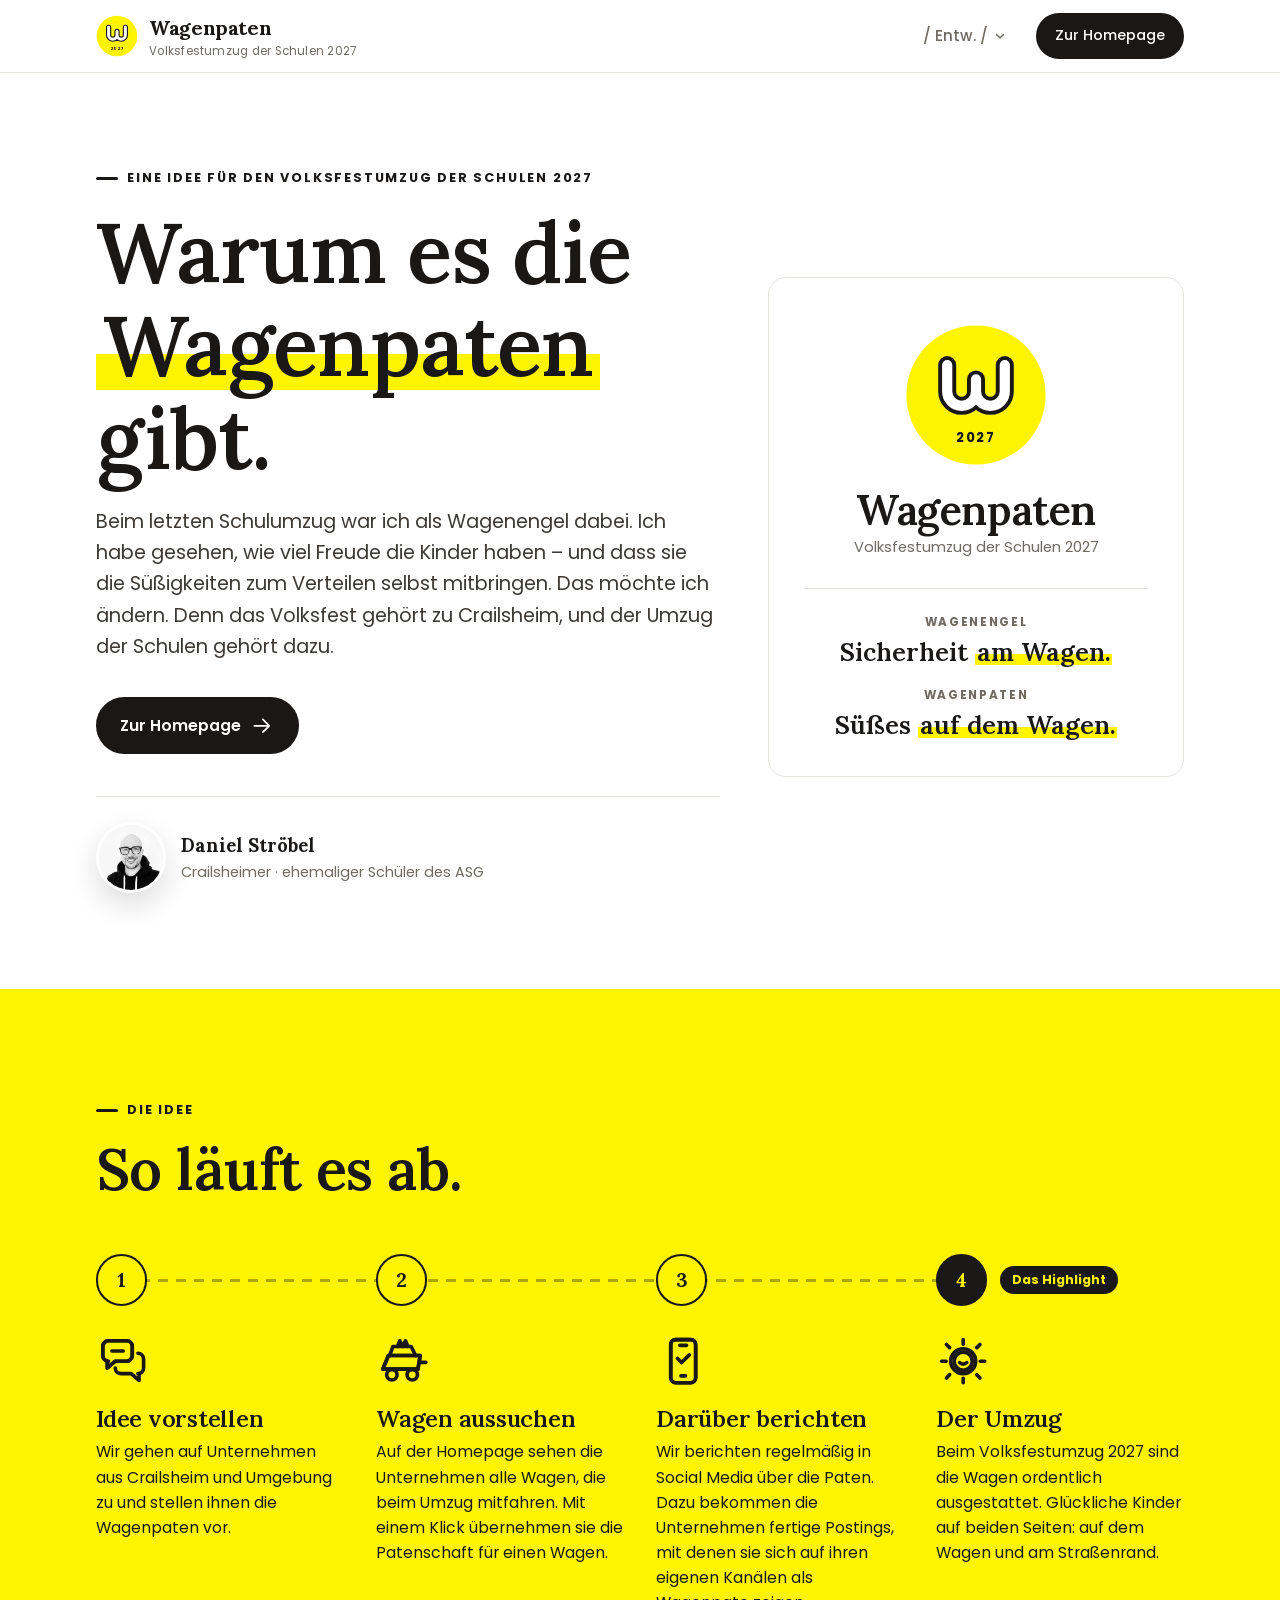
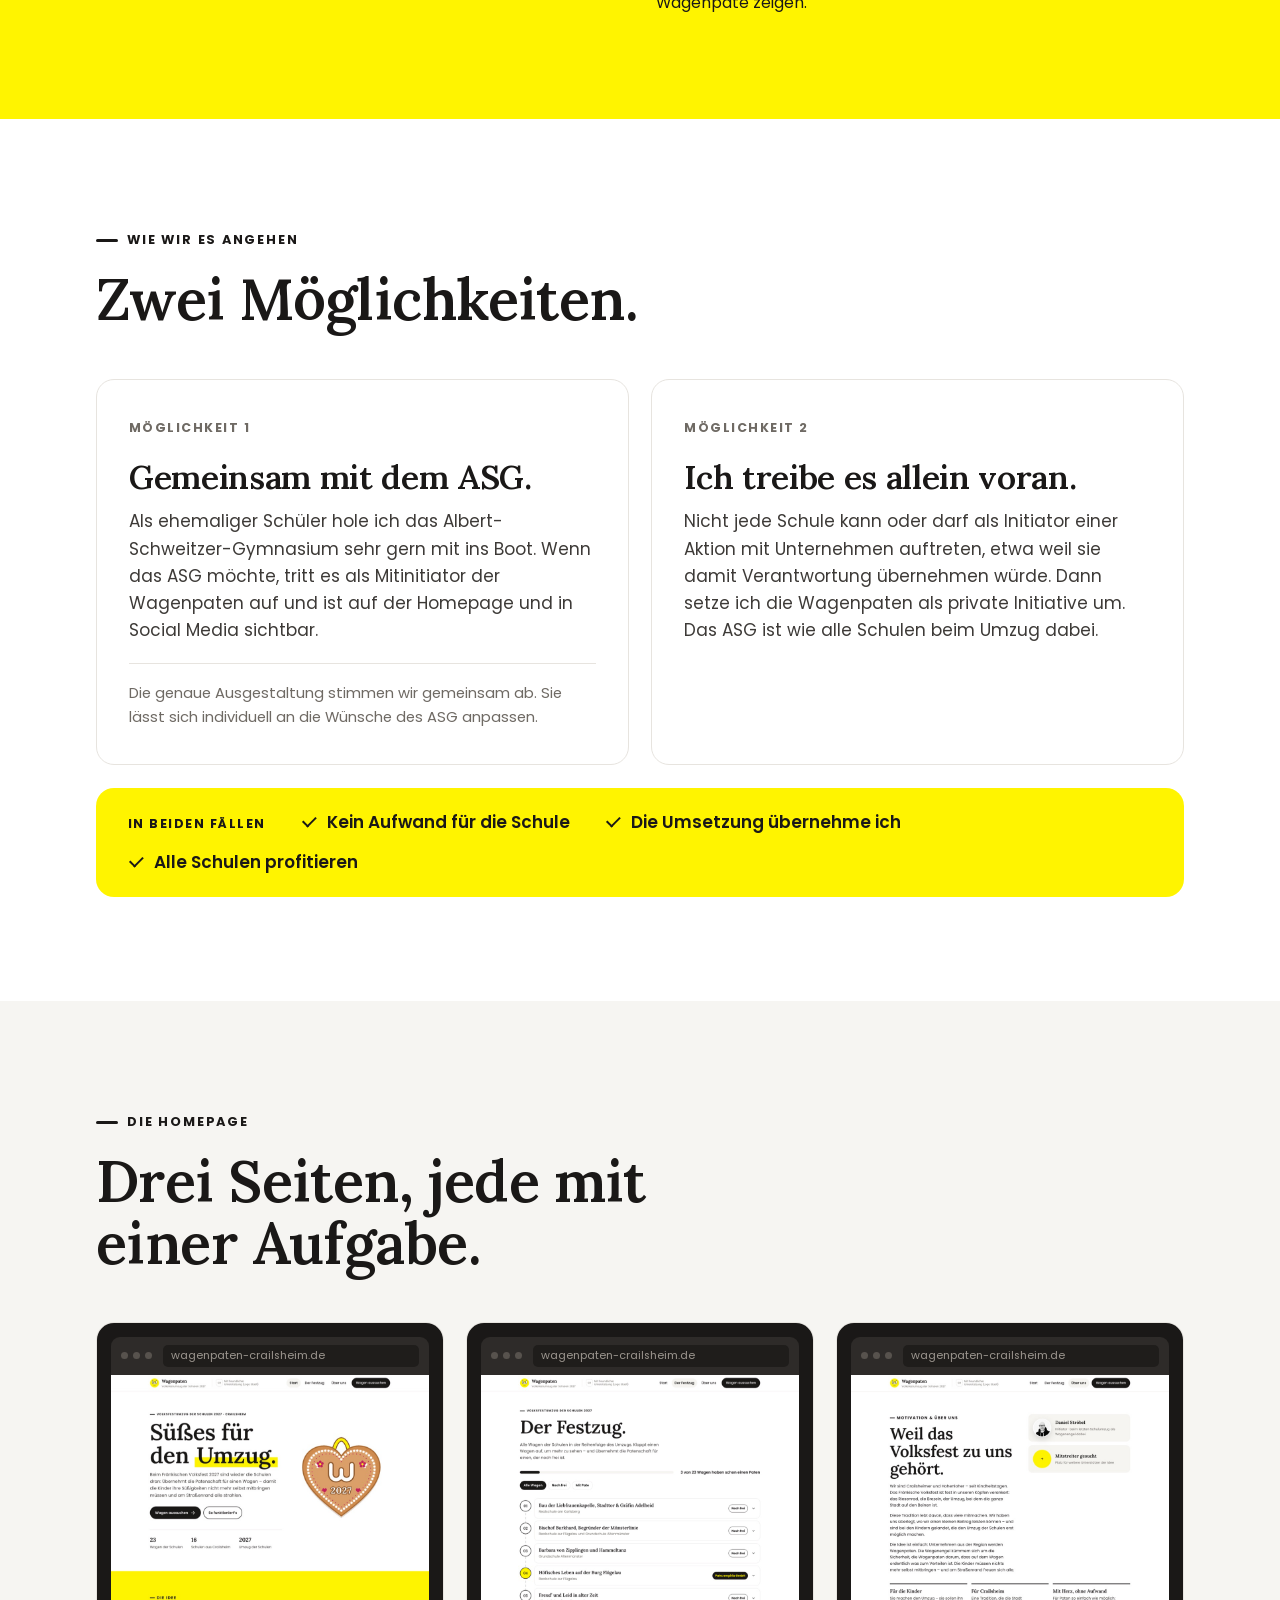
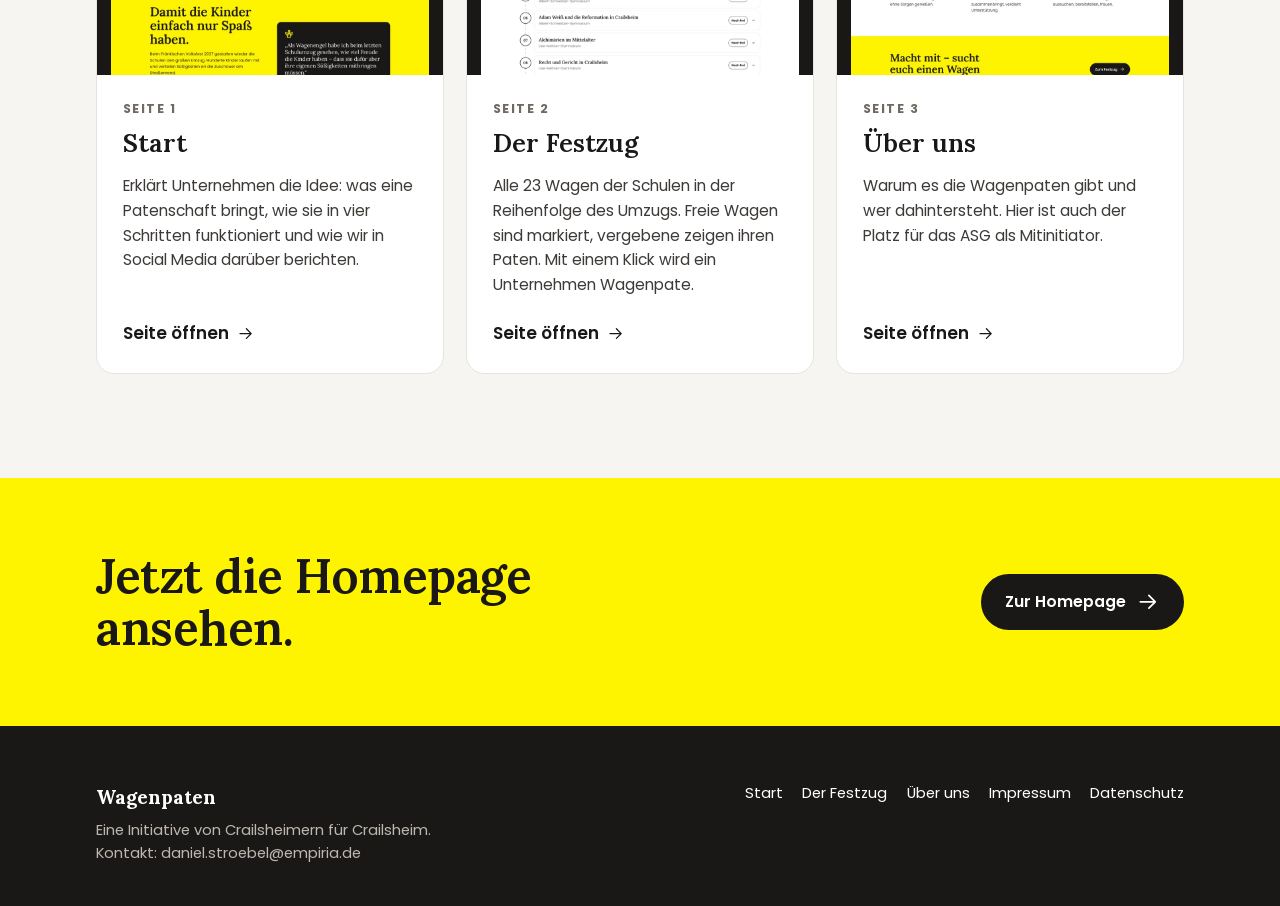
==== commit d6b8548a: "Vorstellung als Startseite (Kopfbereich 1, Variante 2 gelöscht), schwarzer Balken entfernt, „/ Entwi" ====
--- a/index.html
+++ b/index.html
@@ -3,7 +3,7 @@
 <head>
 <meta charset="utf-8">
 <meta name="viewport" content="width=device-width, initial-scale=1">
-<title>Süßes für den Umzug · Wagenpaten (Entwurf)</title>
+<title>Vorstellung · Wagenpaten (Entwurf)</title>
 <meta name="robots" content="noindex, nofollow">
 <link rel="stylesheet" href="/assets/fonts/fonts.css">
 <link rel="stylesheet" href="/assets/vofe.css">
@@ -48,88 +48,68 @@
 <symbol id="i-weiter" viewBox="0 0 24 24"><path d="M5 12h14M13 6l6 6-6 6"/></symbol>
 <symbol id="i-regen" viewBox="0 0 24 24"><path d="M7 16.5h10.5a4 4 0 0 0 .6-8 6 6 0 0 0-11.6 1A3.5 3.5 0 0 0 7 16.5z" class="tupfer"/><path d="M7 16.5h10.5a4 4 0 0 0 .6-8 6 6 0 0 0-11.6 1A3.5 3.5 0 0 0 7 16.5z"/><path d="M9 19.5l-.8 2M13 19.5l-.8 2M17 19.5l-.8 2"/></symbol>
 </defs></svg>
-<!-- ENTWICKLUNG:START -->
-<div class="dev"><div class="wrap"><span>Entwurf · nur in der Entwicklungsumgebung sichtbar · Volksfestumzug 2027 (Wagenliste: Stand 2024)</span></div></div>
-<!-- ENTWICKLUNG:END -->
 <header class="kopf"><div class="wrap">
-<a class="marke" href="/"><svg class="marke__zeichen" aria-hidden="true"><use href="#v-horaff"/></svg><span><b>Wagenpaten</b><small>Volksfestumzug der Schulen 2027</small></span></a>
-<div class="stadtlogo" title="Platzhalter – Nutzung des Stadtlogos vor Veröffentlichung mit der Stadt klären"><span>CR</span>Mit freundlicher<br>Unterstützung (Logo Stadt)</div>
-<nav class="nav" aria-label="Seiten"><a href="/" aria-current="page">Start</a><a href="/festzug.html">Der Festzug</a><a href="/ueber-uns.html">Über uns</a><a class="knopf" href="/festzug.html">Wagen aussuchen</a></nav></div></header>
+<span class="marke"><svg class="marke__zeichen" aria-hidden="true"><use href="#v-horaff"/></svg><span><b>Wagenpaten</b><small>Volksfestumzug der Schulen 2027</small></span></span>
+<nav class="nav" aria-label="Seiten"><a class="knopf" href="/start.html">Zur Homepage</a></nav></div></header>
 <main>
-<section class="held"><div class="wrap">
+<section class="held vs-held"><div class="wrap">
 <div>
-  <p class="kicker">Volksfestumzug der Schulen 2027 · Crailsheim</p>
-  <h1>Süßes für den <em>Umzug.</em></h1>
-  <p class="lead">Beim Fränkischen Volksfest 2027 sind wieder die Schulen dran: Übernehmt die Patenschaft für einen Wagen – damit die Kinder ihre Süßigkeiten nicht mehr selbst mitbringen müssen und am Straßenrand alle strahlen.</p>
-  <div class="knoepfe"><a class="knopf" href="/festzug.html">Wagen aussuchen <svg class="ico" aria-hidden="true"><use href="#i-weiter"/></svg></a><a class="knopf knopf--rand" href="#so-gehts">So funktioniert’s</a></div>
-  <div class="held__fakten"><div><b>23</b>Wagen der Schulen</div><div><b>16</b>Schulen aus Crailsheim</div><div><b>2027</b>Umzug der Schulen</div></div>
+  <p class="kicker">Eine Idee für den Volksfestumzug der Schulen 2027</p>
+  <h1>Warum es die <em>Wagenpaten</em> gibt.</h1>
+  <p class="lead">Beim letzten Schulumzug war ich als Wagenengel dabei. Ich habe gesehen, wie viel Freude die Kinder haben – und dass sie die Süßigkeiten zum Verteilen selbst mitbringen. Das möchte ich ändern. Denn das Volksfest gehört zu Crailsheim, und der Umzug der Schulen gehört dazu.</p>
+  <div class="knoepfe"><a class="knopf" href="/start.html">Zur Homepage <svg class="ico" aria-hidden="true"><use href="#i-weiter"/></svg></a></div>
+  <div class="vs-person"><img src="/assets/bilder/ansprechpartner-daniel.webp" alt="Daniel Ströbel"><div><b>Daniel Ströbel</b><small>Crailsheimer · <span class="vs-nw">ehemaliger Schüler des ASG</span></small></div></div>
 </div>
-<div class="held__bild" aria-hidden="true">
-  <svg class="held__zeichen"><use href="#v-herz"/></svg>
+<div class="vs-marke">
+  <svg aria-hidden="true"><use href="#v-horaff"/></svg>
+  <b>Wagenpaten</b><small>Volksfestumzug der Schulen 2027</small>
+  <dl class="vs-rollen"><div><dt>Wagenengel</dt><dd>Sicherheit <em>am Wagen.</em></dd></div><div><dt>Wagenpaten</dt><dd>Süßes <em>auf dem Wagen.</em></dd></div></dl>
 </div>
 </div></section>
 
-<section class="sek sek--gelb"><div class="wrap idee">
-<div class="idee__text">
-  <p class="kicker">Die Idee</p>
-  <h2 class="h2">Damit die Kinder einfach nur Spaß haben.</h2>
-  <p style="margin-top:1.4rem">Beim Fränkischen Volksfest 2027 gestalten wieder die Schulen den großen Umzug. Hunderte Kinder laufen mit und verteilen Süßigkeiten an die Zuschauer am Straßenrand.</p>
-  <p>Bisher bringen die Kinder ihre Süßigkeiten selbst mit. Das wollen wir ändern: Unternehmen aus Crailsheim und Umgebung werden Wagenpaten – zum Wohl aller.</p>
-  <p><b>Wagenengel</b> sorgen beim Umzug für die Sicherheit an den Wagen. <b>Wagenpaten</b> sorgen dafür, dass auf dem Wagen ordentlich was zum Verteilen ist.</p>
-</div>
-<div class="zitat"><svg class="ico" aria-hidden="true"><use href="#i-engel"/></svg><p>„Als Wagenengel habe ich beim letzten Schulumzug gesehen, wie viel Freude die Kinder haben – dass sie dafür aber ihre eigenen Süßigkeiten mitbringen müssen.“</p><small>Daniel Ströbel, Initiator</small></div>
+<section class="sek sek--gelb"><div class="wrap">
+<p class="kicker">Die Idee</p>
+<h2 class="h2">So läuft es ab.</h2>
+<ol class="vs-ablauf">
+  <li><span class="vs-ablauf__nr">1</span><svg class="ico" aria-hidden="true"><use href="#i-gespraech"/></svg><h3>Idee vorstellen</h3><p>Wir gehen auf Unternehmen aus Crailsheim und Umgebung zu und stellen ihnen die Wagenpaten vor.</p></li>
+  <li><span class="vs-ablauf__nr">2</span><svg class="ico" aria-hidden="true"><use href="#i-wagen"/></svg><h3>Wagen aussuchen</h3><p>Auf der Homepage sehen die Unternehmen alle Wagen, die beim Umzug mitfahren. Mit einem Klick übernehmen sie die Patenschaft für einen Wagen.</p></li>
+  <li><span class="vs-ablauf__nr">3</span><svg class="ico" aria-hidden="true"><use href="#i-handy"/></svg><h3>Darüber berichten</h3><p>Wir berichten regelmäßig in Social Media über die Paten. Dazu bekommen die Unternehmen fertige Postings, mit denen sie sich auf ihren eigenen Kanälen als Wagenpate zeigen.</p></li>
+  <li class="vs-ablauf--ziel"><span class="vs-ablauf__nr">4</span><span class="vs-ablauf__marke">Das Highlight</span><svg class="ico" aria-hidden="true"><use href="#i-sonne"/></svg><h3>Der Umzug</h3><p>Beim Volksfestumzug 2027 sind die Wagen ordentlich ausgestattet. Glückliche Kinder auf beiden Seiten: auf dem Wagen und am Straßenrand.</p></li>
+</ol>
 </div></section>
 
-<section class="sek" id="so-gehts"><div class="wrap">
-<p class="kicker">So funktioniert’s</p>
-<h2 class="h2">In vier Schritten zum Wagenpaten.</h2>
-<div class="schritte">
-  <div class="schritt"><span class="schritt__ico"><svg class="ico" aria-hidden="true"><use href="#i-wagen"/></svg></span><h3>Wagen aussuchen</h3><p>Im Festzug seht ihr jeden Wagen mit Motto und Schule.</p></div>
-  <div class="schritt"><span class="schritt__ico"><svg class="ico" aria-hidden="true"><use href="#i-hand"/></svg></span><h3>Wagenpate werden</h3><p>Ein Klick genügt – wir melden uns und klären alles Weitere.</p></div>
-  <div class="schritt"><span class="schritt__ico"><svg class="ico" aria-hidden="true"><use href="#i-bonbon"/></svg></span><h3>Süßes bereitstellen</h3><p>Süßigkeiten oder Kleinigkeiten zum Verteilen – Menge und Übergabe stimmen wir mit der Schule ab.</p></div>
-  <div class="schritt"><span class="schritt__ico"><svg class="ico" aria-hidden="true"><use href="#i-sonne"/></svg></span><h3>Alle strahlen</h3><p>Am Umzugstag verteilen die Kinder eure Gaben – und ihr seid Teil des Festes.</p></div>
+<section class="sek"><div class="wrap">
+<p class="kicker">Wie wir es angehen</p>
+<h2 class="h2">Zwei Möglichkeiten.</h2>
+<div class="vs-wege">
+  <article class="vs-weg"><p class="vs-weg__kopf"><small>Möglichkeit 1</small></p>
+  <h3>Gemeinsam mit dem ASG.</h3>
+  <p>Als ehemaliger Schüler hole ich das Albert-Schweitzer-Gymnasium sehr gern mit ins Boot. Wenn das ASG möchte, tritt es als Mitinitiator der Wagenpaten auf und ist auf der Homepage und in Social Media sichtbar.</p>
+  <p class="vs-weg__hinweis">Die genaue Ausgestaltung stimmen wir gemeinsam ab. Sie lässt sich individuell an die Wünsche des ASG anpassen.</p>
+  </article>
+  <article class="vs-weg"><p class="vs-weg__kopf"><small>Möglichkeit 2</small></p>
+  <h3>Ich treibe es allein voran.</h3>
+  <p>Nicht jede Schule kann oder darf als Initiator einer Aktion mit Unternehmen auftreten, etwa weil sie damit Verantwortung übernehmen würde. Dann setze ich die Wagenpaten als private Initiative um. Das ASG ist wie alle Schulen beim Umzug dabei.</p>
+  </article>
+</div>
+<ul class="vs-beide"><li><small>In beiden Fällen</small></li><li>Kein Aufwand für die Schule</li><li>Die Umsetzung übernehme ich</li><li>Alle Schulen profitieren</li></ul>
+</div></section>
+
+<section class="sek sek--hell"><div class="wrap">
+<p class="kicker">Die Homepage</p>
+<h2 class="h2">Drei Seiten, jede mit einer Aufgabe.</h2>
+<div class="vs-seiten">
+  <a class="vs-karte" href="/start.html"><span class="vs-fenster"><span class="vs-leiste"><i></i><i></i><i></i><span>wagenpaten-crailsheim.de</span></span><span class="vs-seite"><img src="/assets/bilder/vorschau-umzug-schulen.jpg?v=2" alt="Vorschau der Seite „Start“"></span></span><span class="vs-text"><small>Seite 1</small><b>Start</b><span class="vs-text__p">Erklärt Unternehmen die Idee: was eine Patenschaft bringt, wie sie in vier Schritten funktioniert und wie wir in Social Media darüber berichten.</span><span class="vs-pfeil">Seite öffnen <svg class="ico" aria-hidden="true"><use href="#i-weiter"/></svg></span></span></a>
+  <a class="vs-karte" href="/festzug.html"><span class="vs-fenster"><span class="vs-leiste"><i></i><i></i><i></i><span>wagenpaten-crailsheim.de</span></span><span class="vs-seite"><img src="/assets/bilder/vorschau-festzug.jpg?v=2" alt="Vorschau der Seite „Der Festzug“"></span></span><span class="vs-text"><small>Seite 2</small><b>Der Festzug</b><span class="vs-text__p">Alle 23 Wagen der Schulen in der Reihenfolge des Umzugs. Freie Wagen sind markiert, vergebene zeigen ihren Paten. Mit einem Klick wird ein Unternehmen Wagenpate.</span><span class="vs-pfeil">Seite öffnen <svg class="ico" aria-hidden="true"><use href="#i-weiter"/></svg></span></span></a>
+  <a class="vs-karte" href="/ueber-uns.html"><span class="vs-fenster"><span class="vs-leiste"><i></i><i></i><i></i><span>wagenpaten-crailsheim.de</span></span><span class="vs-seite"><img src="/assets/bilder/vorschau-ueber-uns.jpg?v=2" alt="Vorschau der Seite „Über uns“"></span></span><span class="vs-text"><small>Seite 3</small><b>Über uns</b><span class="vs-text__p">Warum es die Wagenpaten gibt und wer dahintersteht. Hier ist auch der Platz für das ASG als Mitinitiator.</span><span class="vs-pfeil">Seite öffnen <svg class="ico" aria-hidden="true"><use href="#i-weiter"/></svg></span></span></a>
 </div>
 </div></section>
 
-<section class="sek sek--schwarz"><div class="wrap">
-<p class="kicker">Für Unternehmen</p>
-<h2 class="h2">Was bringt das eurem Unternehmen?</h2>
-<p class="lead">Eine Patenschaft ist ein Beitrag zu einer Tradition, die Crailsheim ausmacht – und ganz nebenbei gut sichtbar.</p>
-<div class="nutzen">
-  <div><svg class="ico" aria-hidden="true"><use href="#i-herz"/></svg><h3>Tradition unterstützen</h3><p>Der Volksfestumzug gehört zu Crailsheim. Mit eurer Patenschaft tragt ihr aktiv dazu bei, dass er so bleibt, wie wir ihn lieben.</p></div>
-  <div><svg class="ico" aria-hidden="true"><use href="#i-riesenrad"/></svg><h3>Ein Erlebnis für alle</h3><p>Ihr macht es möglich, dass alle Beteiligten ein großartiges Erlebnis haben – die Kinder auf den Wagen und alle, die am Straßenrand zuschauen.</p></div>
-  <div><svg class="ico" aria-hidden="true"><use href="#i-handy"/></svg><h3>Ganz nebenbei: sichtbar</h3><p>Euer Logo auf dieser Seite und in der Zeile eures Wagens. Dazu Beiträge auf Instagram und Facebook – vor und nach dem Umzug.</p><p class="nutzen__extra">Social-Media-Paket inklusive</p></div>
-</div>
-</div></section>
-
-<section class="sek sek--hell"><div class="wrap">
-<p class="kicker">Social Media</p>
-<h2 class="h2">So erzählen wir es weiter.</h2>
-<p class="lead">Jede neue Patenschaft wird zum Beitrag – automatisch gebrandet, in Schwarz und Gelb. Beispiele:</p>
-<div class="posts">
-  <article class="post"><div class="post__kopf"><svg aria-hidden="true"><use href="#v-horaff"/></svg>wagenpaten.crailsheim</div><div class="post__bild post__bild--gelb"><small>Neuer Pate</small><b>Musterfirma wird Wagenpate für „Backhaus“.</b><svg class="ico" aria-hidden="true"><use href="#i-brezel"/></svg></div><p class="post__text">Danke! Die Reußenbergschule freut sich auf süße Unterstützung. #Volksfest #Crailsheim</p></article>
-  <article class="post"><div class="post__kopf"><svg aria-hidden="true"><use href="#v-horaff"/></svg>wagenpaten.crailsheim</div><div class="post__bild post__bild--schwarz"><small>Countdown</small><b>Noch 30 Tage bis zum Umzug.</b><svg class="ico" aria-hidden="true"><use href="#i-riesenrad"/></svg></div><p class="post__text">15 Wagen haben schon Wagenpaten – wer macht den nächsten möglich?</p></article>
-  <article class="post"><div class="post__kopf"><svg aria-hidden="true"><use href="#v-horaff"/></svg>wagenpaten.crailsheim</div><div class="post__bild post__bild--weiss"><small>Danke</small><b>23 Wagen. Ein großes Fest.</b><svg class="ico" aria-hidden="true"><use href="#i-ballon"/></svg></div><p class="post__text">Danke an alle Wagenpaten, Wagenengel, Schulen und Kinder – das war ein Umzug!</p></article>
-</div>
-</div></section>
-
-<section class="sek"><div class="wrap">
-<div class="ausfall"><svg class="ico" aria-hidden="true"><use href="#i-regen"/></svg><div><h3>Und wenn ein Wagen ausfällt?</h3>
-<p class="lead" style="margin-top:.6rem">Krankheit, eine Panne, schlechtes Wetter – es kann immer etwas dazwischenkommen. Dafür haben wir eine faire Regel:</p>
-<ul><li><b>Rechtzeitig bekannt:</b> Ihr müsst nichts bereitstellen.</li><li><b>Kurzfristig:</b> Wir finden gemeinsam eine sichtbare Lösung, eure Süßigkeiten trotzdem zu verteilen – wenn ihr das möchtet.</li></ul></div></div>
-</div></section>
-
-<section class="sek sek--hell"><div class="wrap">
-<p class="kicker">Unsere Paten</p>
-<h2 class="h2">Diese Unternehmen sind dabei.</h2>
-<p class="lead">Für den Umzug 2027.</p><div class="paten"><span class="beispiel">Musterfirma<br>(Beispiel)</span><span class="beispiel">Beispiel GmbH</span><span class="beispiel">Muster &amp; Co.<br>(Beispiel)</span><span>Euer Logo</span><span>Euer Logo</span><span>Euer Logo</span></div>
-</div></section>
-
-<section class="band"><div class="wrap"><h2>Sucht euch euren Wagen aus.</h2><a class="knopf" href="/festzug.html">Zum Festzug <svg class="ico" aria-hidden="true"><use href="#i-weiter"/></svg></a></div></section>
+<section class="band"><div class="wrap"><h2>Jetzt die Homepage ansehen.</h2><a class="knopf" href="/start.html">Zur Homepage <svg class="ico" aria-hidden="true"><use href="#i-weiter"/></svg></a></div></section>
 </main>
 <footer class="fuss"><div class="wrap">
 <div><b>Wagenpaten</b><p style="margin-top:.4rem">Eine Initiative von Crailsheimern für Crailsheim.<br>Kontakt: daniel.stroebel@empiria.de</p></div>
-<nav><a href="/">Start</a><a href="/festzug.html">Der Festzug</a><a href="/ueber-uns.html">Über uns</a><a href="/impressum.html">Impressum</a><a href="/datenschutz.html">Datenschutz</a></nav>
+<nav><a href="/start.html">Start</a><a href="/festzug.html">Der Festzug</a><a href="/ueber-uns.html">Über uns</a><a href="/impressum.html">Impressum</a><a href="/datenschutz.html">Datenschutz</a></nav>
 </div></footer>
 <script src="/assets/vofe.js"></script>
 <!-- ENTWICKLUNG:START -->
--- a/assets/vofe.css
+++ b/assets/vofe.css
@@ -122,6 +122,15 @@
 .paten { display: grid; grid-template-columns: repeat(6, minmax(0, 1fr)); gap: .8rem; margin-top: 2.4rem; }
 .paten span { display: grid; place-items: center; aspect-ratio: 3 / 2; border-radius: 12px; border: 1.5px dashed #cfcac3; color: #9b958e; font-size: .8rem; font-weight: 600; text-align: center; padding: .4rem; }
 .paten span.beispiel { border-style: solid; border-color: var(--linie); background: var(--weiss); color: var(--ink); }
+.paten span.logo { padding: 1rem 1.1rem; }
+.paten span.logo > img, .paten span.logo > svg { display: block; max-width: 100%; max-height: 100%; width: auto; height: auto; }
+.paten span.logo > svg { width: 100%; }
+/* optisch gleich groß: breite Logos dürfen die Fläche nutzen, das gestapelte sofort sichtbar bleibt kleiner */
+.paten span.logo { padding: .9rem .7rem; }
+.paten .logo--empiria { width: 74%; }
+.paten .logo--sofort { max-height: 52% !important; }
+.wagen__logo .logo--sofort { max-height: 80% !important; }
+@media (max-width: 560px) { .paten span.logo { padding: .6rem .4rem; } }
 
 /* Aufruf-Band */
 .band { padding: 4.5rem 0; background: var(--gelb); }
@@ -166,6 +175,9 @@
 .wagen__mehr dt { color: var(--grau); }
 .wagen__mehr dd { margin: 0; }
 .wagen__pate { display: flex; align-items: center; gap: .8rem; padding: .9rem 1rem; border-radius: 12px; background: var(--hell); }
+.wagen__pate span.wagen__logo { width: 7.5rem; padding: .45rem .6rem; }
+.wagen__logo > img, .wagen__logo > svg { display: block; max-width: 100%; max-height: 100%; width: auto; height: auto; }
+.wagen__logo > svg { width: 100%; }
 .wagen__pate span { display: grid; place-items: center; width: 3rem; height: 3rem; border-radius: 10px; background: var(--weiss); border: 1px solid var(--linie); font-size: .65rem; font-weight: 700; color: var(--grau); }
 .zug__hinweis { margin-top: 2rem; font-size: .9rem; color: var(--grau); }
 .wagen[hidden] { display: none; }
@@ -177,6 +189,8 @@
 .kopfe { display: grid; gap: 1rem; }
 .person { display: flex; gap: 1.1rem; align-items: center; padding: 1.3rem; border-radius: var(--r); background: var(--hell); }
 .person img, .person__platz { width: 5.2rem; height: 5.2rem; border-radius: 50%; object-fit: cover; flex: none; background: var(--gelb); }
+/* Foto wie auf der Startseite (.vs-person): weißer Rand, leichter Schatten */
+.person img.person__foto { border: 3px solid #fff; background: #fff; box-shadow: 0 12px 28px rgba(26,24,23,.14); }
 .person__platz { display: grid; place-items: center; font-family: var(--head); font-weight: 700; font-size: 1.4rem; }
 .person b { display: block; font-family: var(--head); font-size: 1.25rem; }
 .person small { display: block; margin-top: .2rem; color: var(--grau); font-size: .9rem; }
@@ -300,16 +314,6 @@
   .vs-beide { padding: 1.3rem 1.5rem; }
 }
 
-/* Vorseite: Umschalter Kopfbereich 1/2 (nur Entwurf) und Variante 2 */
-.vs-schalter { display: inline-flex; align-items: center; gap: .35rem; margin-left: auto; }
-.vs-schalter button { width: 1.7rem; height: 1.4rem; border-radius: 6px; border: 1px solid #57524d; background: transparent; color: #cfcac3; font: 600 .75rem var(--text); cursor: pointer; }
-.vs-schalter button[aria-pressed="true"] { background: var(--gelb); border-color: var(--gelb); color: var(--ink); }
-.vs-v[hidden] { display: none; }
-.vs-v__text { margin-top: 1rem; max-width: 40rem; font-size: 1.12rem; color: var(--ink-2); }
-.vs-v__kern { margin-top: 1.4rem; padding-left: 1.2rem; border-left: 4px solid var(--gelb); font-family: var(--head); font-weight: 600; font-size: clamp(1.4rem, 2.4vw, 1.6rem); line-height: 1.24; }
-.vs-v--2 + .vs-v--1 + .knoepfe, .vs-v--2 ~ .knoepfe { margin-top: 2rem; }
-@media (max-width: 560px) { .vs-schalter { margin-left: 0; } }
-@media (max-width: 560px) { .vs-br { display: none; } }
 
 /* Vorseite: Ablauf in vier Schritten (Die Idee) – Linie wie der Festzug */
 .vs-ablauf { position: relative; display: grid; grid-template-columns: repeat(4, minmax(0, 1fr)); gap: 2rem; margin: 3.4rem 0 0; padding: 0; list-style: none; }
--- a/entwicklung/menu.css
+++ b/entwicklung/menu.css
@@ -1,14 +1,24 @@
 /* Entwicklungsmenü – nur Daniels Branch. Farben aus assets/vofe.css. */
 .dev-dd{--grey-50:#6f6a64;--grey-70:#3d3a37;--grey-bg:#f0eee9}
 .dev-dd{position:relative;display:inline-flex;align-items:center;margin-right:auto;margin-left:1rem}
-/* In der schwarzen Entwicklungsleiste: hell, rechtsbündig, Panel nach links aufklappend */
-.dev{position:relative;z-index:30}
-.dev .wrap{align-items:center}
-.dev .dev-dd{margin:0 0 0 auto;flex:0 0 auto}
-.dev .dev-dd-toggle{color:#fff;font-size:12.5px;font-weight:500}
-.dev .dev-dd-toggle:hover,.dev .dev-dd.is-open .dev-dd-toggle{color:#fff400}
-.dev .dev-dd-panel{left:auto;right:-14px;top:calc(100% + 12px);font-size:15px;color:#1a1817}
-.dev .dev-dd-panel::before{top:-14px;height:14px}
+/* In der Kopfzeile vor dem normalen Menü, Schrift wie die Menüpunkte */
+.kopf .marke,.kopf .stadtlogo{flex-shrink:0;white-space:nowrap}
+.kopf .dev-dd{margin:0 0 0 auto;flex:0 0 auto}
+.kopf .dev-dd + .nav{margin-left:0}
+.kopf .dev-dd-toggle{padding:.55rem .5rem;font-size:.95rem;font-weight:500;color:var(--grey-50)}
+/* Platz: die Kopfzeile der Live-Seite bleibt unverändert, das Menü nimmt sich nur, was frei ist */
+.kopf .wrap:has(.dev-dd){gap:1rem}
+.kopf .dev-dd .dev-dd-long{display:none}
+.kopf .dev-dd .dev-dd-short{display:inline}
+@media (min-width:1081px) and (max-width:1300px){.kopf .wrap:has(.dev-dd) .stadtlogo{display:none}}
+@media (max-width:960px){
+.kopf .wrap:has(.dev-dd){flex-wrap:wrap;height:auto;padding-top:.8rem;padding-bottom:.6rem;row-gap:.4rem}
+.kopf .wrap:has(.dev-dd) .nav{margin-left:0;width:100%}
+.kopf .wrap:has(.dev-dd) .nav .knopf{margin-left:auto}
+.kopf .dev-dd-toggle{padding:.4rem 0}
+}
+.kopf .dev-dd-panel{left:auto;right:0;top:calc(100% + 14px);font-size:15px;color:#1a1817}
+.kopf .dev-dd-panel::before{top:-16px;height:16px}
 .dev-dd-toggle{display:inline-flex;align-items:center;gap:.35rem;font-family:inherit;font-size:.95rem;font-weight:400;line-height:1.4;color:var(--grey-50);background:none;border:0;padding:0;cursor:pointer;white-space:nowrap;transition:color .18s ease}
 .dev-dd-toggle:hover,.dev-dd.is-open .dev-dd-toggle{color:var(--ink)}
 .dev-dd-chev{width:12px;height:12px;transition:transform .2s ease}
@@ -43,8 +53,8 @@
 .dev-dd-short{display:none}
 /* ---- Handy: Panel über die volle Breite der Kopfzeile, zweite Ebene eingerückt ---- */
 @media (max-width:900px){
-.dev .dev-dd{position:static}
-.dev .dev-dd-panel{left:12px;right:12px;width:auto;top:100%}
+.kopf .dev-dd{position:static}
+.kopf .dev-dd-panel{left:12px;right:12px;width:auto;top:100%}
 .dev-dd .dev-dd-long{display:none}
 .dev-dd .dev-dd-short{display:inline}
 .dev-dd-panel{left:0;right:0;width:auto;top:calc(100% - 6px)}
@@ -52,4 +62,3 @@
 .dev-dd-flyout-panel{width:auto;padding:0 0 0 12px;margin:2px 0 6px 20px;background:none;border:0;border-left:2px solid var(--grey-bg);border-radius:0;box-shadow:none}
 a.dev-dd-link--parent::after{display:none}
 }
-.dev .vs-schalter + .dev-dd{margin-left:2rem}
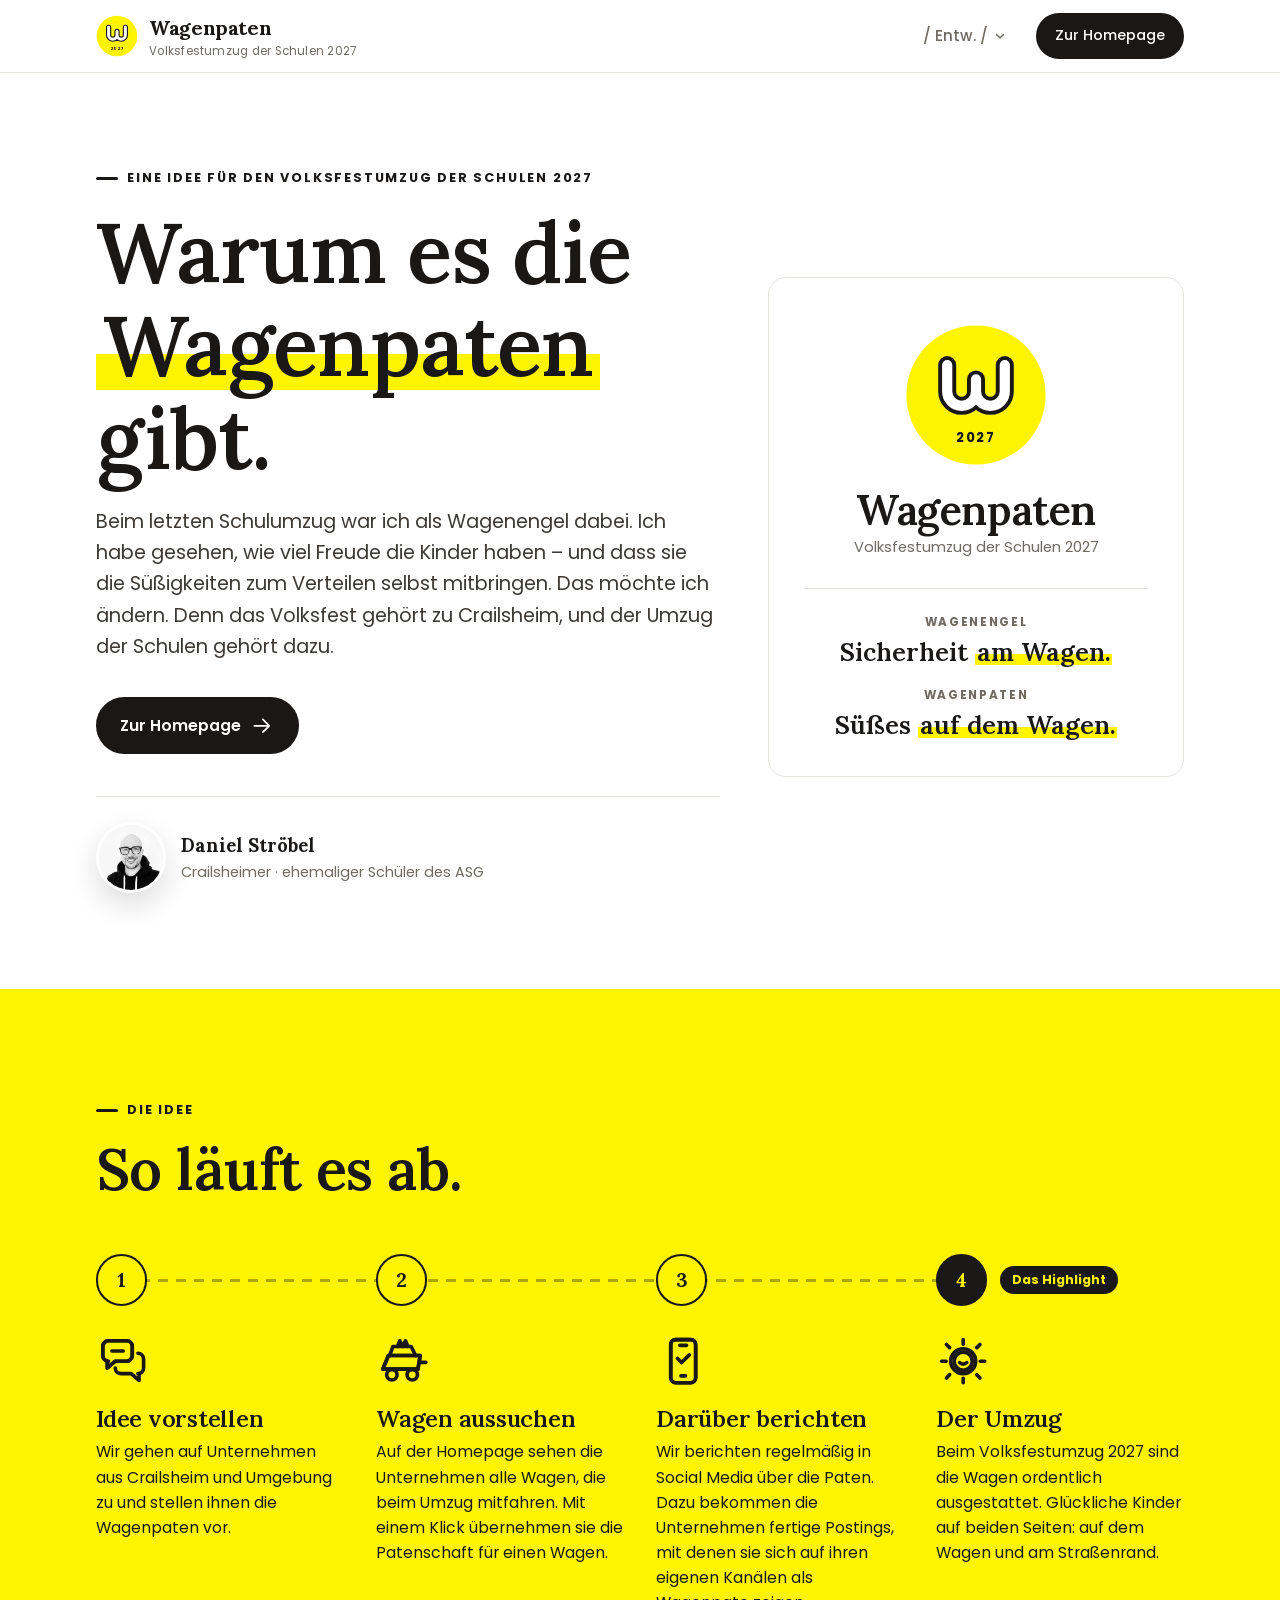
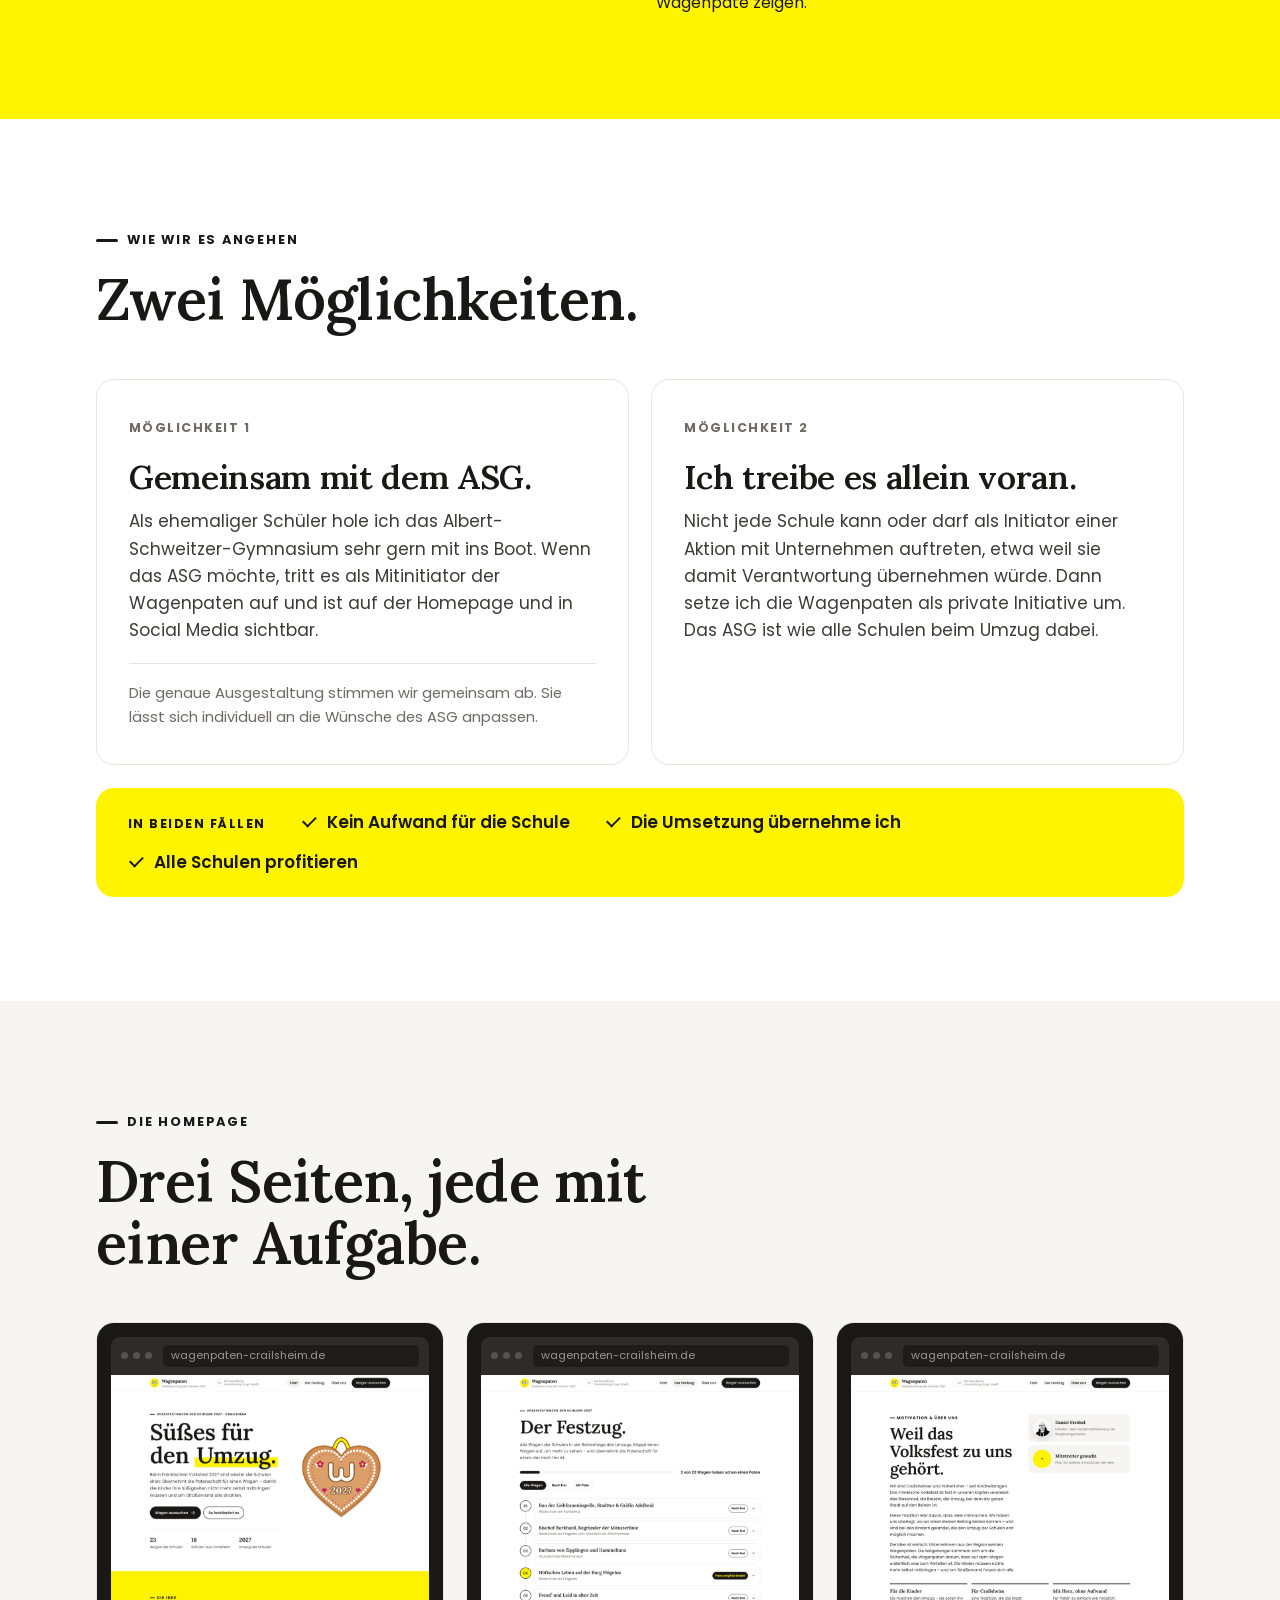
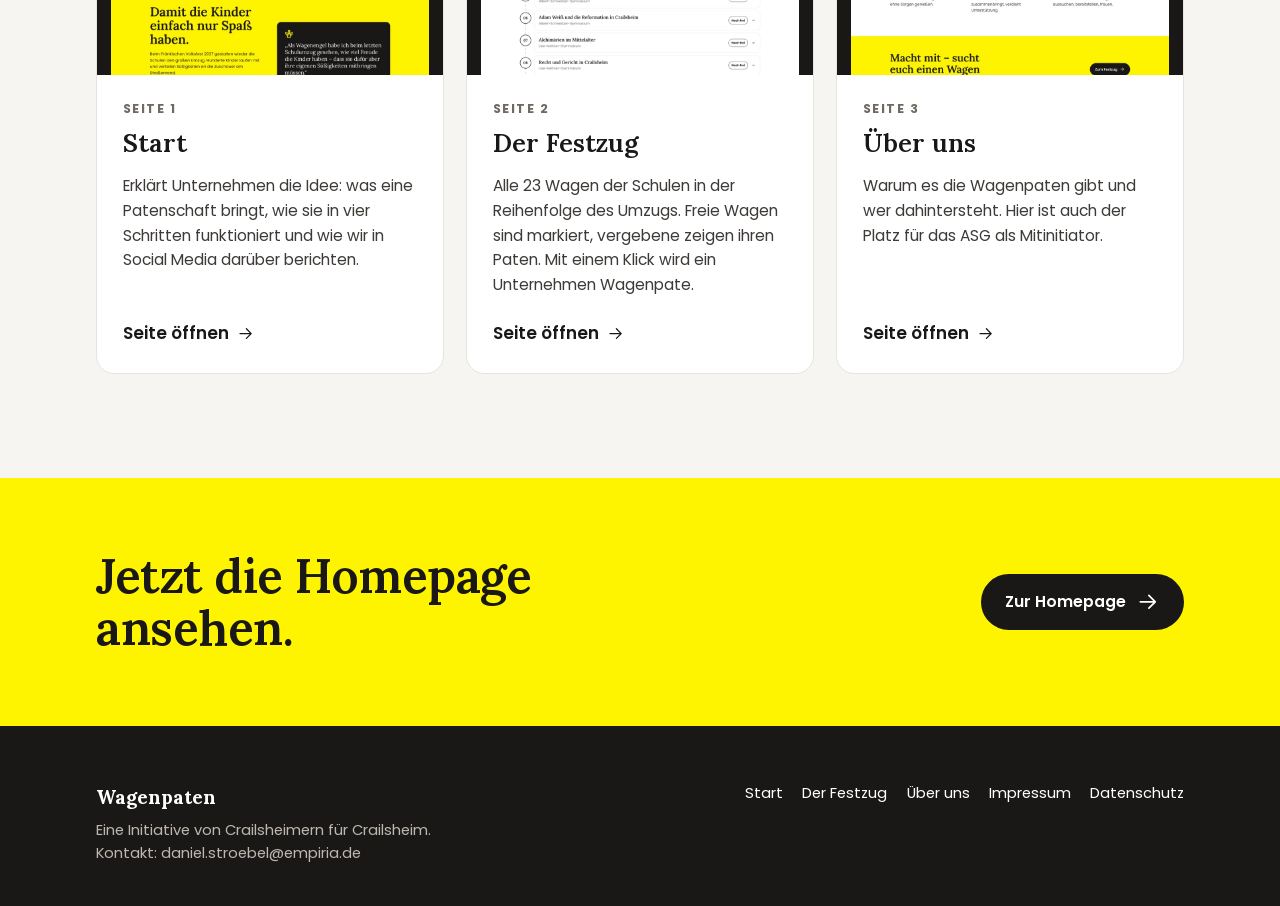
==== commit ba9c92e0: "Vorschaubild Start erneuert (So funktioniert es) Co-Authored-By: Claude Opus 5.5 <noreply@anthropic." ====
--- a/index.html
+++ b/index.html
@@ -99,9 +99,9 @@
 <p class="kicker">Die Homepage</p>
 <h2 class="h2">Drei Seiten, jede mit einer Aufgabe.</h2>
 <div class="vs-seiten">
-  <a class="vs-karte" href="/start.html"><span class="vs-fenster"><span class="vs-leiste"><i></i><i></i><i></i><span>wagenpaten-crailsheim.de</span></span><span class="vs-seite"><img src="/assets/bilder/vorschau-umzug-schulen.jpg?v=2" alt="Vorschau der Seite „Start“"></span></span><span class="vs-text"><small>Seite 1</small><b>Start</b><span class="vs-text__p">Erklärt Unternehmen die Idee: was eine Patenschaft bringt, wie sie in vier Schritten funktioniert und wie wir in Social Media darüber berichten.</span><span class="vs-pfeil">Seite öffnen <svg class="ico" aria-hidden="true"><use href="#i-weiter"/></svg></span></span></a>
-  <a class="vs-karte" href="/festzug.html"><span class="vs-fenster"><span class="vs-leiste"><i></i><i></i><i></i><span>wagenpaten-crailsheim.de</span></span><span class="vs-seite"><img src="/assets/bilder/vorschau-festzug.jpg?v=2" alt="Vorschau der Seite „Der Festzug“"></span></span><span class="vs-text"><small>Seite 2</small><b>Der Festzug</b><span class="vs-text__p">Alle 23 Wagen der Schulen in der Reihenfolge des Umzugs. Freie Wagen sind markiert, vergebene zeigen ihren Paten. Mit einem Klick wird ein Unternehmen Wagenpate.</span><span class="vs-pfeil">Seite öffnen <svg class="ico" aria-hidden="true"><use href="#i-weiter"/></svg></span></span></a>
-  <a class="vs-karte" href="/ueber-uns.html"><span class="vs-fenster"><span class="vs-leiste"><i></i><i></i><i></i><span>wagenpaten-crailsheim.de</span></span><span class="vs-seite"><img src="/assets/bilder/vorschau-ueber-uns.jpg?v=2" alt="Vorschau der Seite „Über uns“"></span></span><span class="vs-text"><small>Seite 3</small><b>Über uns</b><span class="vs-text__p">Warum es die Wagenpaten gibt und wer dahintersteht. Hier ist auch der Platz für das ASG als Mitinitiator.</span><span class="vs-pfeil">Seite öffnen <svg class="ico" aria-hidden="true"><use href="#i-weiter"/></svg></span></span></a>
+  <a class="vs-karte" href="/start.html"><span class="vs-fenster"><span class="vs-leiste"><i></i><i></i><i></i><span>wagenpaten-crailsheim.de</span></span><span class="vs-seite"><img src="/assets/bilder/vorschau-umzug-schulen.jpg?v=3" alt="Vorschau der Seite „Start“"></span></span><span class="vs-text"><small>Seite 1</small><b>Start</b><span class="vs-text__p">Erklärt Unternehmen die Idee: was eine Patenschaft bringt, wie sie in vier Schritten funktioniert und wie wir in Social Media darüber berichten.</span><span class="vs-pfeil">Seite öffnen <svg class="ico" aria-hidden="true"><use href="#i-weiter"/></svg></span></span></a>
+  <a class="vs-karte" href="/festzug.html"><span class="vs-fenster"><span class="vs-leiste"><i></i><i></i><i></i><span>wagenpaten-crailsheim.de</span></span><span class="vs-seite"><img src="/assets/bilder/vorschau-festzug.jpg?v=3" alt="Vorschau der Seite „Der Festzug“"></span></span><span class="vs-text"><small>Seite 2</small><b>Der Festzug</b><span class="vs-text__p">Alle 23 Wagen der Schulen in der Reihenfolge des Umzugs. Freie Wagen sind markiert, vergebene zeigen ihren Paten. Mit einem Klick wird ein Unternehmen Wagenpate.</span><span class="vs-pfeil">Seite öffnen <svg class="ico" aria-hidden="true"><use href="#i-weiter"/></svg></span></span></a>
+  <a class="vs-karte" href="/ueber-uns.html"><span class="vs-fenster"><span class="vs-leiste"><i></i><i></i><i></i><span>wagenpaten-crailsheim.de</span></span><span class="vs-seite"><img src="/assets/bilder/vorschau-ueber-uns.jpg?v=3" alt="Vorschau der Seite „Über uns“"></span></span><span class="vs-text"><small>Seite 3</small><b>Über uns</b><span class="vs-text__p">Warum es die Wagenpaten gibt und wer dahintersteht. Hier ist auch der Platz für das ASG als Mitinitiator.</span><span class="vs-pfeil">Seite öffnen <svg class="ico" aria-hidden="true"><use href="#i-weiter"/></svg></span></span></a>
 </div>
 </div></section>
 
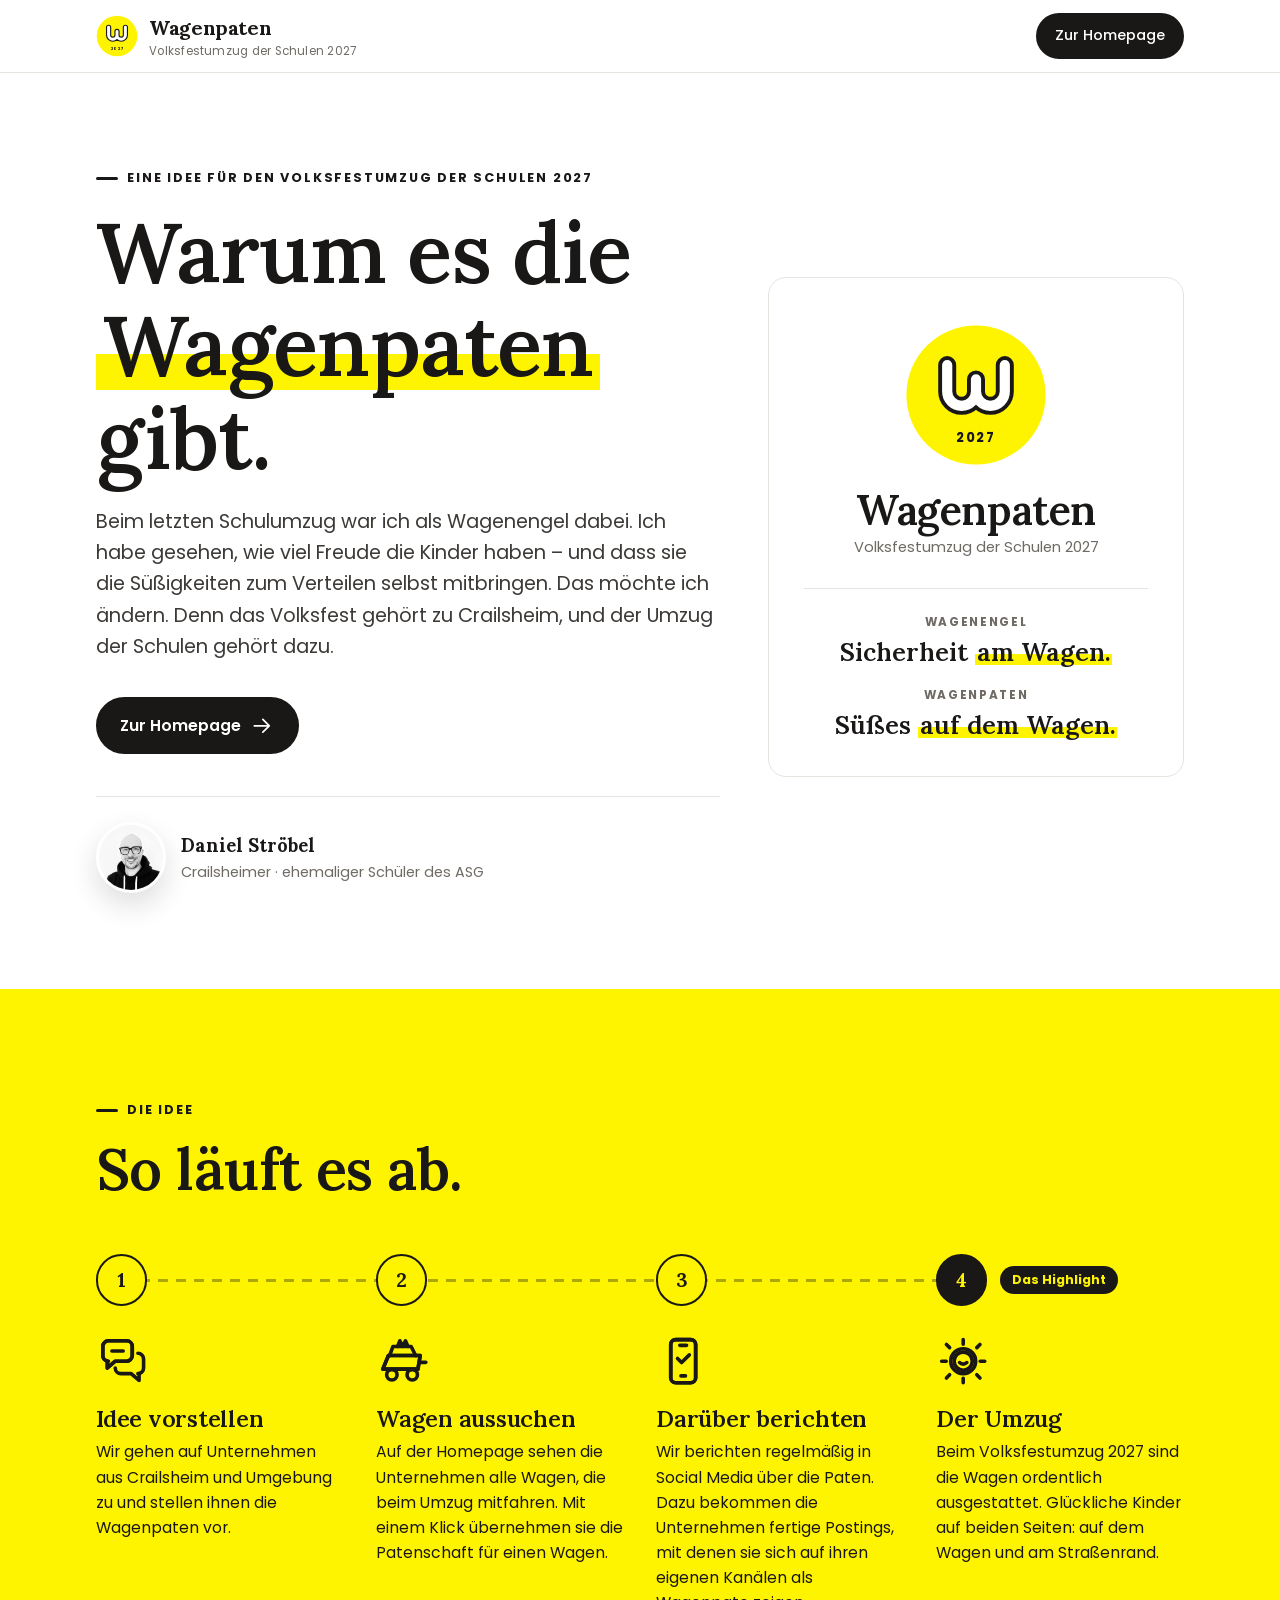
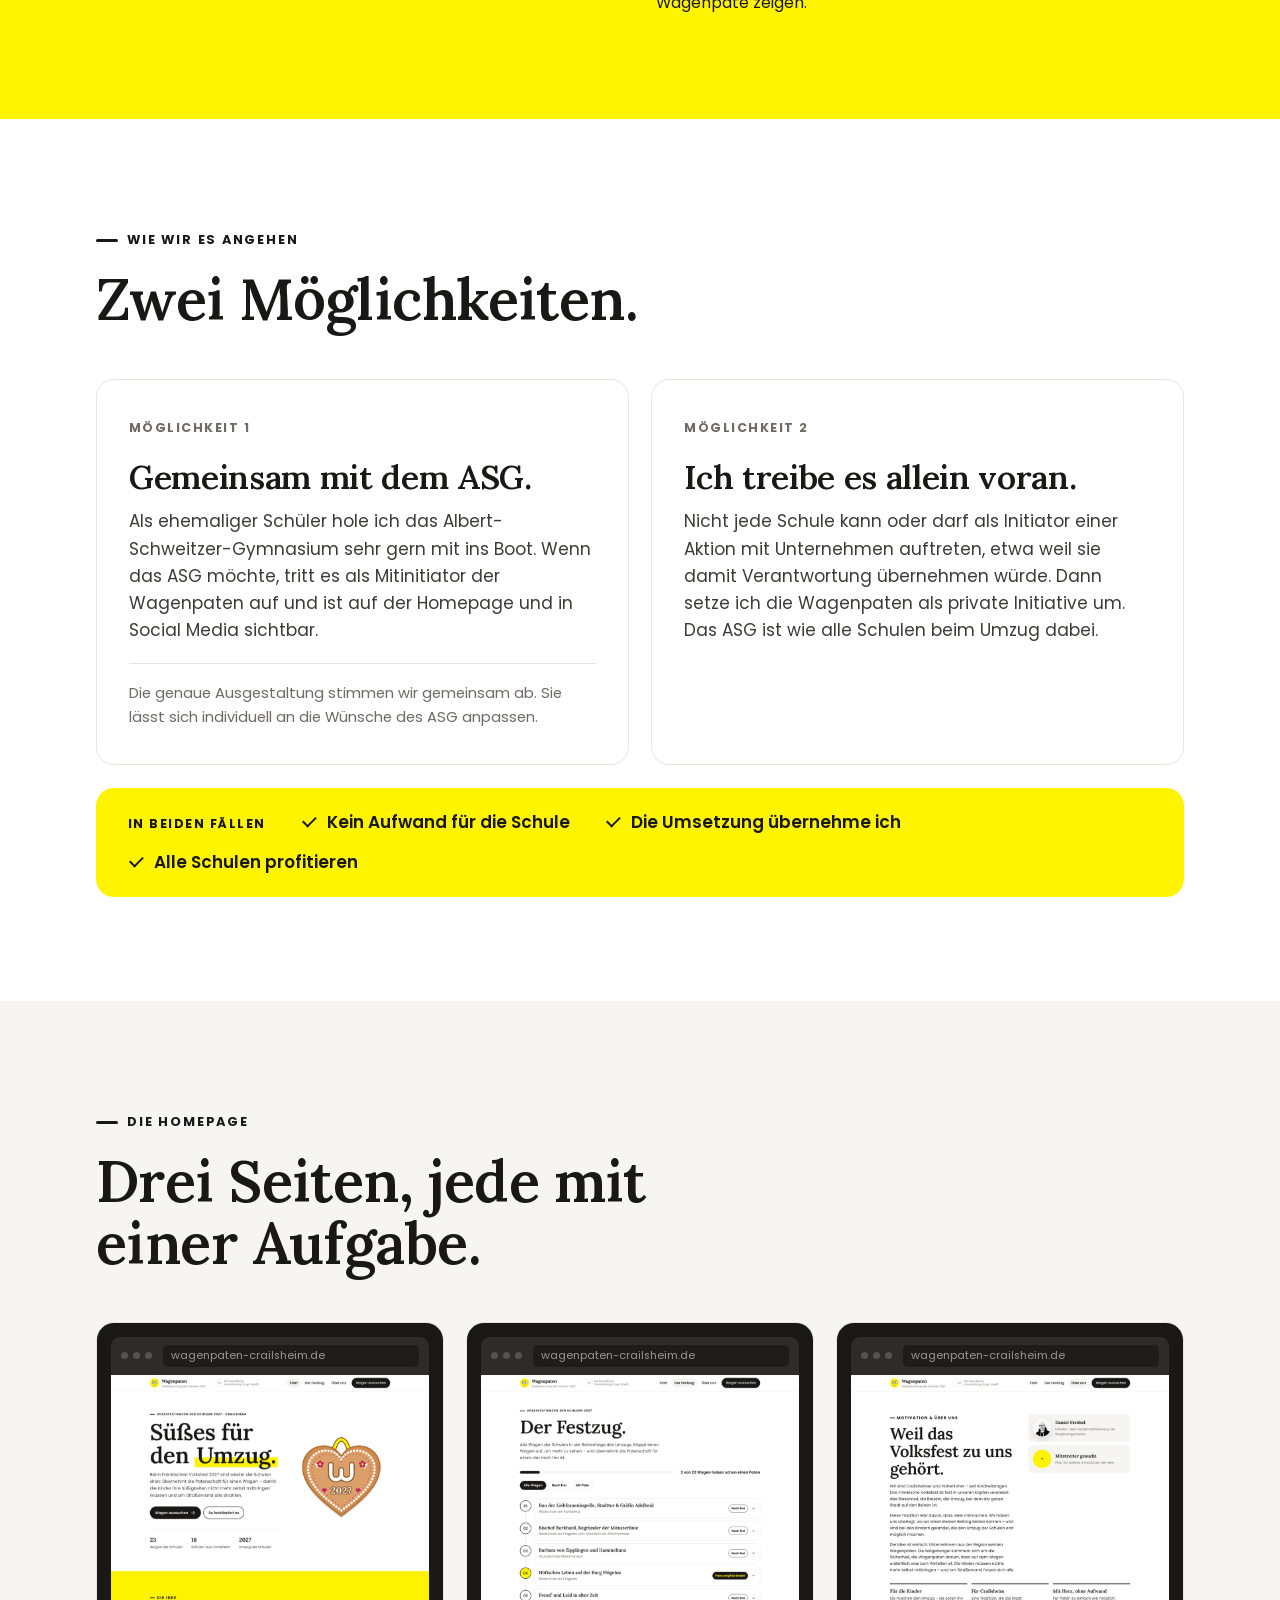
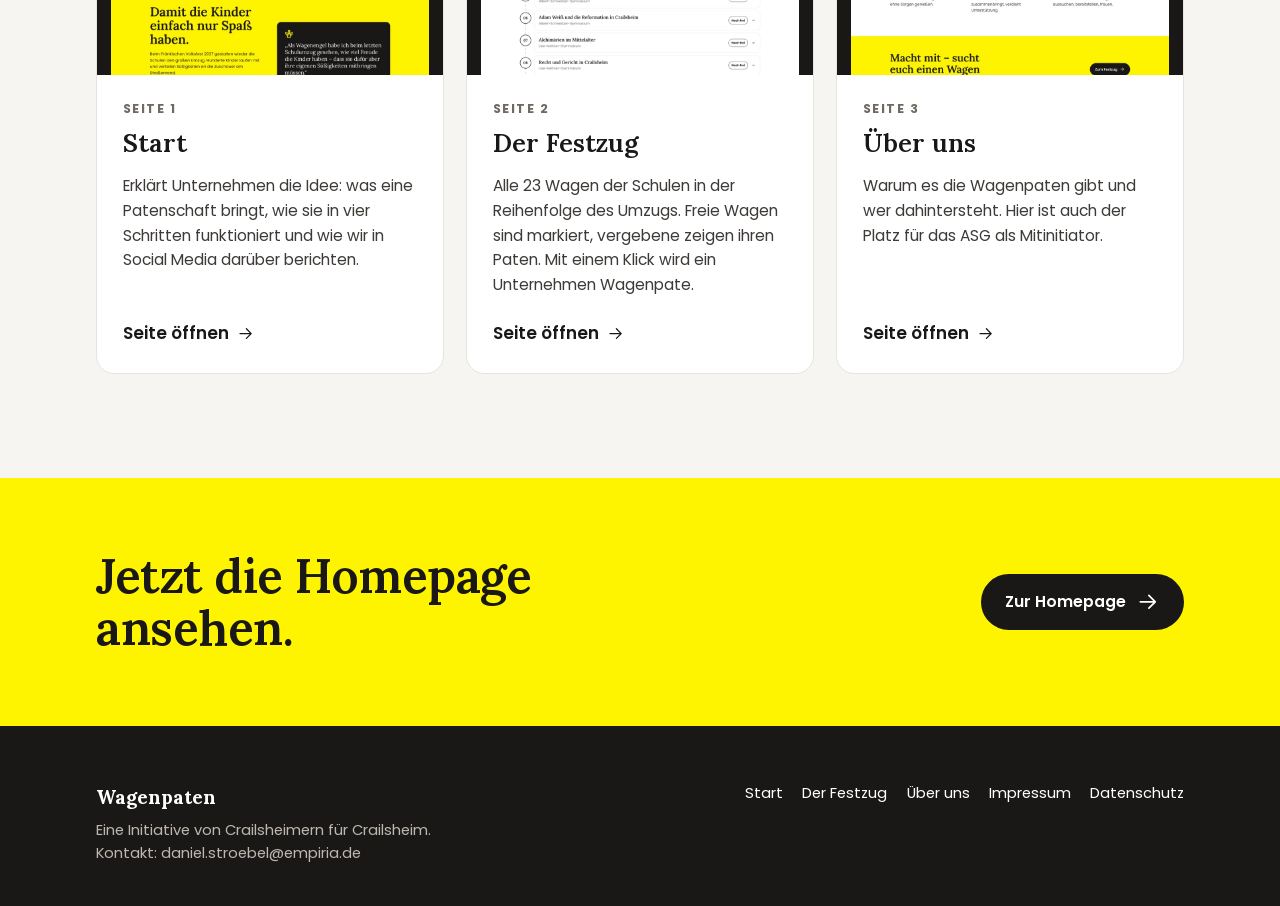
==== commit 5f005e6d: "Live-Stand Wagenpaten: Startseite (Vorstellung), Start, Der Festzug, Über uns, Impressum, Datenschut" ====
--- a/index.html
+++ b/index.html
@@ -7,9 +7,6 @@
 <meta name="robots" content="noindex, nofollow">
 <link rel="stylesheet" href="/assets/fonts/fonts.css">
 <link rel="stylesheet" href="/assets/vofe.css">
-<!-- ENTWICKLUNG:START -->
-<link rel="stylesheet" href="/entwicklung/menu.css">
-<!-- ENTWICKLUNG:END -->
 </head>
 <body>
 <svg width="0" height="0" style="position:absolute" aria-hidden="true"><defs>
@@ -112,8 +109,5 @@
 <nav><a href="/start.html">Start</a><a href="/festzug.html">Der Festzug</a><a href="/ueber-uns.html">Über uns</a><a href="/impressum.html">Impressum</a><a href="/datenschutz.html">Datenschutz</a></nav>
 </div></footer>
 <script src="/assets/vofe.js"></script>
-<!-- ENTWICKLUNG:START -->
-<script src="/entwicklung/menu.js"></script>
-<!-- ENTWICKLUNG:END -->
 </body>
 </html>
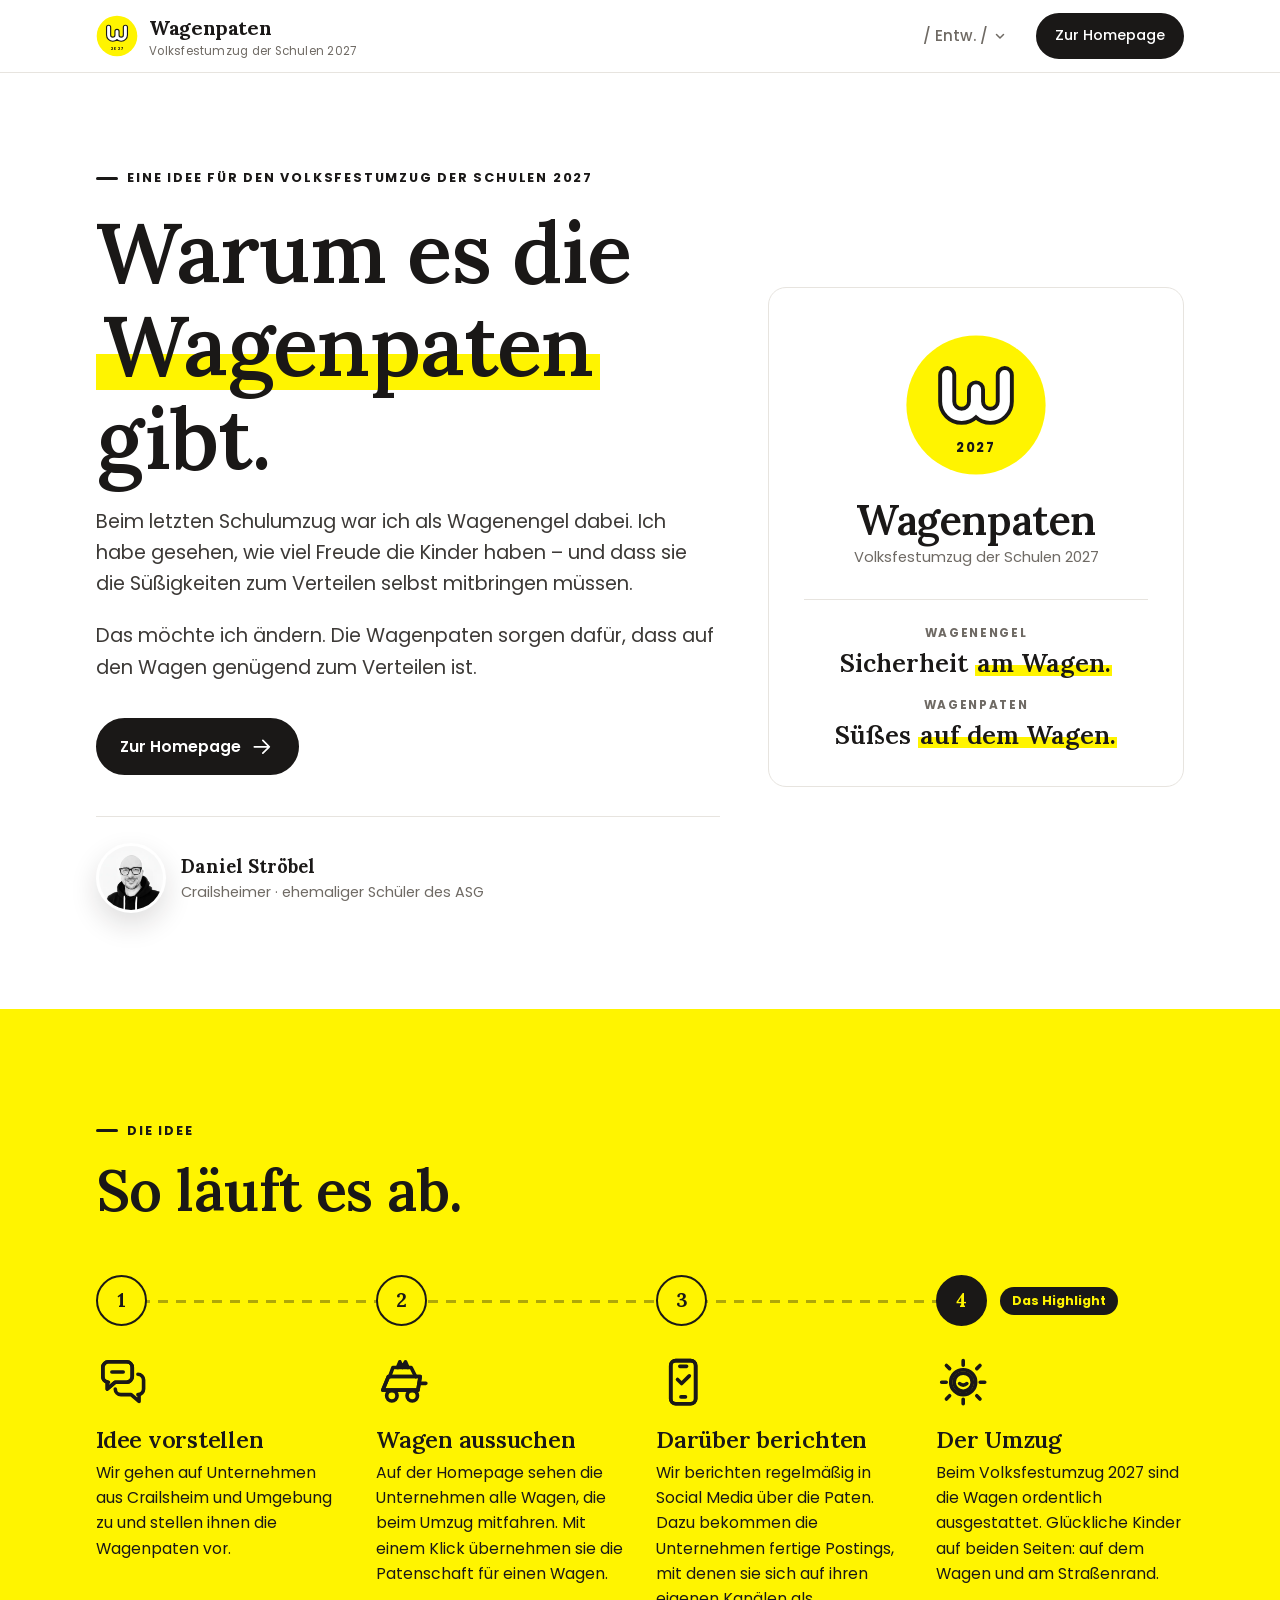
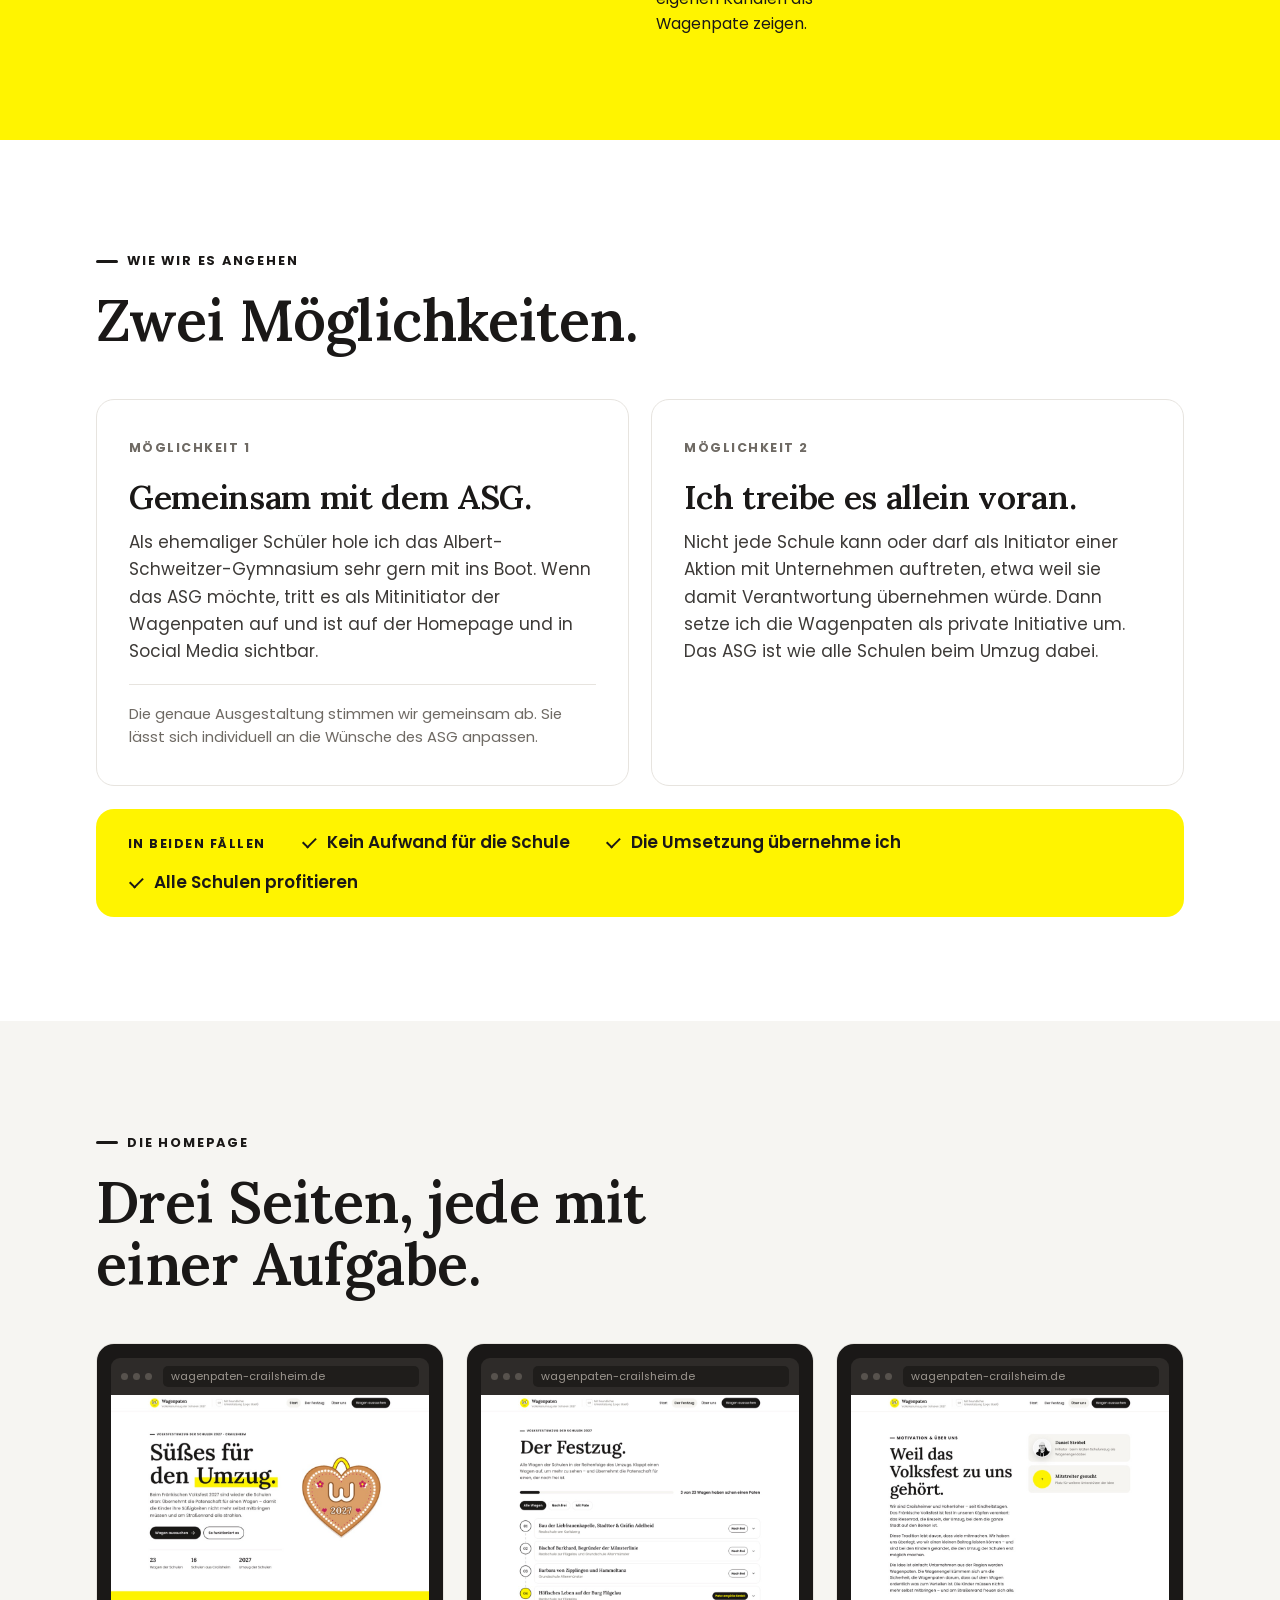
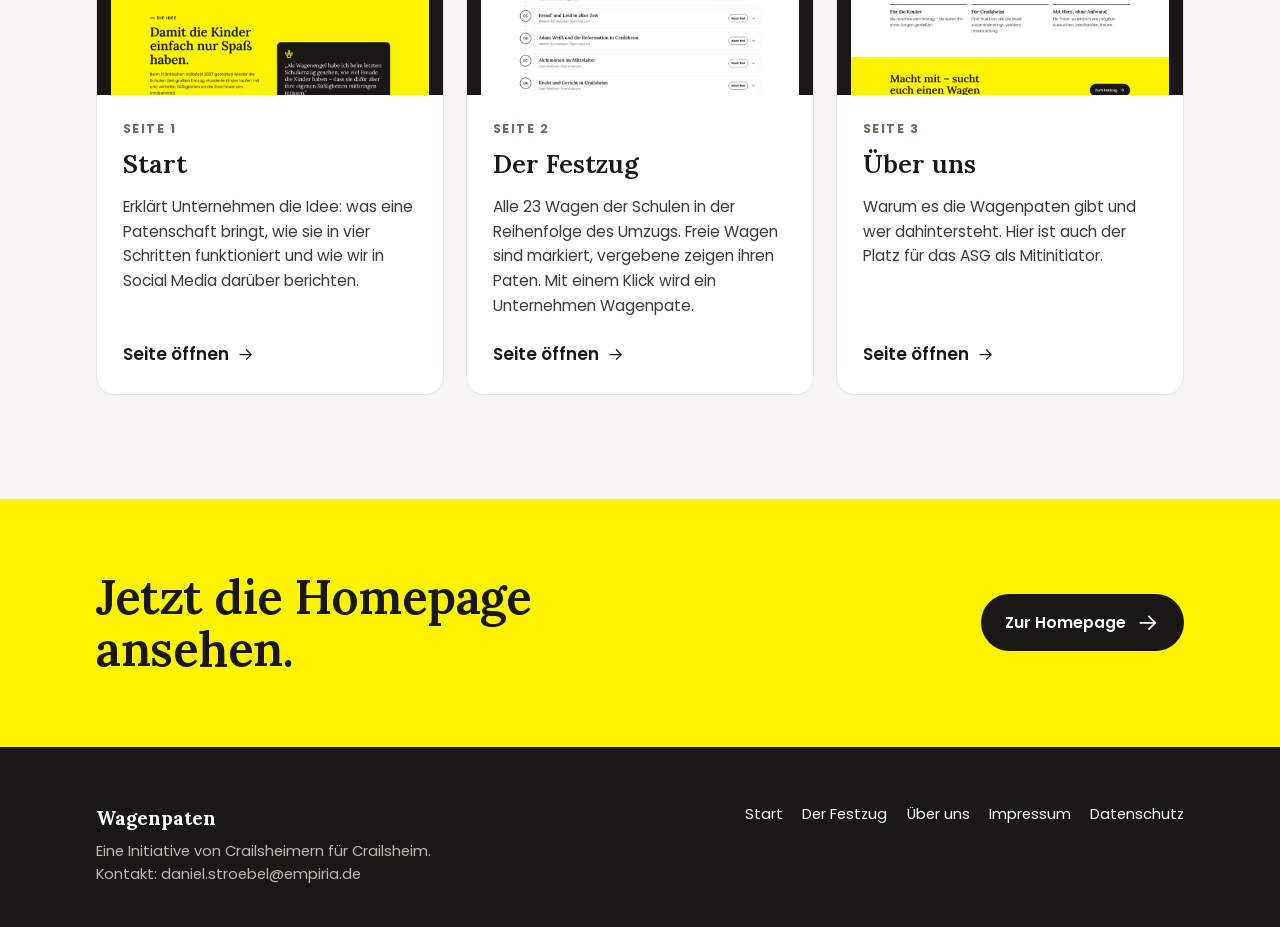
==== commit 3d1f62be: "Wagen 15: Logo kleiner im Kasten; mobil/Tablet: aufgeklappte Wagen untereinander, Beiträge flacher u" ====
--- a/index.html
+++ b/index.html
@@ -7,6 +7,9 @@
 <meta name="robots" content="noindex, nofollow">
 <link rel="stylesheet" href="/assets/fonts/fonts.css">
 <link rel="stylesheet" href="/assets/vofe.css">
+<!-- ENTWICKLUNG:START -->
+<link rel="stylesheet" href="/entwicklung/menu.css">
+<!-- ENTWICKLUNG:END -->
 </head>
 <body>
 <svg width="0" height="0" style="position:absolute" aria-hidden="true"><defs>
@@ -53,7 +56,8 @@
 <div>
   <p class="kicker">Eine Idee für den Volksfestumzug der Schulen 2027</p>
   <h1>Warum es die <em>Wagenpaten</em> gibt.</h1>
-  <p class="lead">Beim letzten Schulumzug war ich als Wagenengel dabei. Ich habe gesehen, wie viel Freude die Kinder haben – und dass sie die Süßigkeiten zum Verteilen selbst mitbringen. Das möchte ich ändern. Denn das Volksfest gehört zu Crailsheim, und der Umzug der Schulen gehört dazu.</p>
+  <p class="lead">Beim letzten Schulumzug war ich als Wagenengel dabei. Ich habe gesehen, wie viel Freude die Kinder haben – und dass sie die Süßigkeiten zum Verteilen selbst mitbringen müssen.</p>
+  <p class="lead">Das möchte ich ändern. Die Wagenpaten sorgen dafür, dass auf den Wagen genügend zum Verteilen ist.</p>
   <div class="knoepfe"><a class="knopf" href="/start.html">Zur Homepage <svg class="ico" aria-hidden="true"><use href="#i-weiter"/></svg></a></div>
   <div class="vs-person"><img src="/assets/bilder/ansprechpartner-daniel.webp" alt="Daniel Ströbel"><div><b>Daniel Ströbel</b><small>Crailsheimer · <span class="vs-nw">ehemaliger Schüler des ASG</span></small></div></div>
 </div>
@@ -109,5 +113,8 @@
 <nav><a href="/start.html">Start</a><a href="/festzug.html">Der Festzug</a><a href="/ueber-uns.html">Über uns</a><a href="/impressum.html">Impressum</a><a href="/datenschutz.html">Datenschutz</a></nav>
 </div></footer>
 <script src="/assets/vofe.js"></script>
+<!-- ENTWICKLUNG:START -->
+<script src="/entwicklung/menu.js"></script>
+<!-- ENTWICKLUNG:END -->
 </body>
 </html>
--- a/assets/vofe.css
+++ b/assets/vofe.css
@@ -129,7 +129,6 @@
 .paten span.logo { padding: .9rem .7rem; }
 .paten .logo--empiria { width: 74%; }
 .paten .logo--sofort { max-height: 52% !important; }
-.wagen__logo .logo--sofort { max-height: 80% !important; }
 @media (max-width: 560px) { .paten span.logo { padding: .6rem .4rem; } }
 
 /* Aufruf-Band */
@@ -175,9 +174,12 @@
 .wagen__mehr dt { color: var(--grau); }
 .wagen__mehr dd { margin: 0; }
 .wagen__pate { display: flex; align-items: center; gap: .8rem; padding: .9rem 1rem; border-radius: 12px; background: var(--hell); }
-.wagen__pate span.wagen__logo { width: 7.5rem; padding: .45rem .6rem; }
-.wagen__logo > img, .wagen__logo > svg { display: block; max-width: 100%; max-height: 100%; width: auto; height: auto; }
-.wagen__logo > svg { width: 100%; }
+/* Logo-Kasten beim Paten: feste Innenmaße, damit jedes Logo mit Rand im weißen Kasten sitzt */
+.wagen__pate span.wagen__logo { flex: none; width: 7.5rem; height: 3.4rem; padding: 0 .7rem; }
+.wagen__logo > img { display: block; max-width: 100%; max-height: 1.6rem; width: auto; height: auto; }
+.wagen__logo > img.logo--sofort { max-height: 1.85rem; }
+.wagen__logo > svg { display: block; width: 100%; height: auto; }
+@media (max-width: 560px) { .wagen__pate { flex-direction: column; align-items: flex-start; } }
 .wagen__pate span { display: grid; place-items: center; width: 3rem; height: 3rem; border-radius: 10px; background: var(--weiss); border: 1px solid var(--linie); font-size: .65rem; font-weight: 700; color: var(--grau); }
 .zug__hinweis { margin-top: 2rem; font-size: .9rem; color: var(--grau); }
 .wagen[hidden] { display: none; }
@@ -349,3 +351,12 @@
 .recht ul { padding-left: 1.2rem; }
 .recht a { color: var(--ink); }
 .recht__stand { margin-top: 2.4rem !important; font-size: .9rem; color: var(--grau) !important; }
+
+/* Mobil und Tablet: aufgeklappter Wagen untereinander, damit die Angaben nicht zusammengedrückt werden */
+@media (max-width: 860px) { .wagen__mehr { grid-template-columns: minmax(0, 1fr); align-items: start; } }
+/* Handy: Beitragsbeispiele flacher, Lebkuchenherz kleiner */
+@media (max-width: 560px) {
+  .held__bild { width: min(62%, 15rem); }
+}
+/* Tablet: einspaltige Beitragsbeispiele und Wagenpaten-Karte mittig statt links mit Leerfläche */
+@media (max-width: 860px) { .posts, .vs-marke { margin-left: auto; margin-right: auto; width: 100%; } .post__bild { aspect-ratio: 4 / 3; } }
--- a/entwicklung/menu.css
+++ b/entwicklung/menu.css
@@ -0,0 +1,64 @@
+/* Entwicklungsmenü – nur Daniels Branch. Farben aus assets/vofe.css. */
+.dev-dd{--grey-50:#6f6a64;--grey-70:#3d3a37;--grey-bg:#f0eee9}
+.dev-dd{position:relative;display:inline-flex;align-items:center;margin-right:auto;margin-left:1rem}
+/* In der Kopfzeile vor dem normalen Menü, Schrift wie die Menüpunkte */
+.kopf .marke,.kopf .stadtlogo{flex-shrink:0;white-space:nowrap}
+.kopf .dev-dd{margin:0 0 0 auto;flex:0 0 auto}
+.kopf .dev-dd + .nav{margin-left:0}
+.kopf .dev-dd-toggle{padding:.55rem .5rem;font-size:.95rem;font-weight:500;color:var(--grey-50)}
+/* Platz: die Kopfzeile der Live-Seite bleibt unverändert, das Menü nimmt sich nur, was frei ist */
+.kopf .wrap:has(.dev-dd){gap:1rem}
+.kopf .dev-dd .dev-dd-long{display:none}
+.kopf .dev-dd .dev-dd-short{display:inline}
+@media (min-width:1081px) and (max-width:1300px){.kopf .wrap:has(.dev-dd) .stadtlogo{display:none}}
+@media (max-width:960px){
+.kopf .wrap:has(.dev-dd){flex-wrap:wrap;height:auto;padding-top:.8rem;padding-bottom:.6rem;row-gap:.4rem}
+.kopf .wrap:has(.dev-dd) .nav{margin-left:0;width:100%}
+.kopf .wrap:has(.dev-dd) .nav .knopf{margin-left:auto}
+.kopf .dev-dd-toggle{padding:.4rem 0}
+}
+.kopf .dev-dd-panel{left:auto;right:0;top:calc(100% + 14px);font-size:15px;color:#1a1817}
+.kopf .dev-dd-panel::before{top:-16px;height:16px}
+.dev-dd-toggle{display:inline-flex;align-items:center;gap:.35rem;font-family:inherit;font-size:.95rem;font-weight:400;line-height:1.4;color:var(--grey-50);background:none;border:0;padding:0;cursor:pointer;white-space:nowrap;transition:color .18s ease}
+.dev-dd-toggle:hover,.dev-dd.is-open .dev-dd-toggle{color:var(--ink)}
+.dev-dd-chev{width:12px;height:12px;transition:transform .2s ease}
+.dev-dd.is-open .dev-dd-chev{transform:rotate(180deg)}
+.dev-dd-panel{position:absolute;top:calc(100% + 18px);left:-14px;width:360px;max-height:calc(100vh - 120px);overflow-y:auto;overflow-x:hidden;overscroll-behavior:contain;padding:12px;background:#fff;border:1px solid var(--grey-bg);border-radius:18px;box-shadow:0 20px 50px rgba(0,0,0,.14);opacity:0;visibility:hidden;transform:translateY(6px);transition:opacity .16s ease,transform .16s ease,visibility .16s ease;z-index:80;text-align:left}
+.dev-dd-panel::before{content:"";position:absolute;left:0;right:0;top:-20px;height:20px}
+.dev-dd.is-open .dev-dd-panel{opacity:1;visibility:visible;transform:none}
+.dev-dd-note{margin:0 0 14px;padding:11px 13px;background:#fff400;color:#1a1817;border-radius:10px;font-size:12px;line-height:1.45}
+.dev-dd-note b{display:block;font-size:13px;font-weight:600;margin-bottom:2px}
+.dev-dd-group{margin:4px 8px 8px;font-size:11px;letter-spacing:.08em;text-transform:uppercase;color:var(--grey-50);font-weight:600}
+.dev-dd-group--sub{margin-top:14px;padding-top:12px;border-top:1px solid var(--grey-bg)}
+a.dev-dd-link{display:flex;align-items:center;gap:12px;padding:9px 8px;border-radius:10px;color:var(--ink);text-decoration:none;border-bottom:0;font-size:inherit;min-height:0;white-space:normal}
+a.dev-dd-link:hover,a.dev-dd-link.is-current{background:var(--grey-bg);color:var(--ink)}
+a.dev-dd-link--indent{padding-left:30px}
+.dev-dd-tag{flex:0 0 32px;height:32px;display:flex;align-items:center;justify-content:center;border-radius:8px;background:var(--ink);color:#fff;font-weight:600;font-size:12px}
+.dev-dd-link--muted .dev-dd-tag{background:var(--grey-bg);color:var(--grey-70)}
+.dev-dd-txt{display:flex;flex-direction:column;line-height:1.3;min-width:0}
+.dev-dd-txt b{font-weight:500;font-size:14px}
+.dev-dd-txt small{font-size:12px;color:var(--grey-50);margin-top:1px}
+/* ---- Zweite Ebene: oeffnet nach rechts, wie im Leistungen-Menue -----------
+   Das Panel sitzt am rechten Rand; gemessen bleiben dort auch bei 1280 px
+   Fensterbreite noch 277 px frei, das reicht fuer das Flyout. */
+.dev-dd-sub{position:relative}
+a.dev-dd-link--parent::after{content:"";width:6px;height:6px;margin-left:auto;flex:0 0 auto;border-right:1.5px solid currentColor;border-bottom:1.5px solid currentColor;transform:rotate(-45deg);opacity:.45}
+.dev-dd-sub:hover>a.dev-dd-link--parent,.dev-dd-sub:focus-within>a.dev-dd-link--parent{background:var(--grey-bg)}
+.dev-dd-flyout{position:absolute;left:100%;top:-10px;padding-left:10px;opacity:0;visibility:hidden;transition:opacity .16s ease,visibility .16s ease;z-index:81}
+.dev-dd-sub:hover>.dev-dd-flyout,.dev-dd-sub:focus-within>.dev-dd-flyout,.dev-dd-flyout.is-auf{opacity:1;visibility:visible}
+.dev-dd-sub.is-auf>a.dev-dd-link--parent{background:var(--grey-bg)}
+.dev-dd-flyout-panel{width:262px;padding:10px;background:#fff;border:1px solid var(--grey-bg);border-radius:14px;box-shadow:0 20px 50px rgba(0,0,0,.14)}
+.dev-dd-flyout-panel .dev-dd-group{margin:2px 8px 6px}
+.dev-dd--mobile{display:none}
+.dev-dd-short{display:none}
+/* ---- Handy: Panel über die volle Breite der Kopfzeile, zweite Ebene eingerückt ---- */
+@media (max-width:900px){
+.kopf .dev-dd{position:static}
+.kopf .dev-dd-panel{left:12px;right:12px;width:auto;top:100%}
+.dev-dd .dev-dd-long{display:none}
+.dev-dd .dev-dd-short{display:inline}
+.dev-dd-panel{left:0;right:0;width:auto;top:calc(100% - 6px)}
+.dev-dd-flyout{position:static;opacity:1;visibility:visible;padding-left:0}
+.dev-dd-flyout-panel{width:auto;padding:0 0 0 12px;margin:2px 0 6px 20px;background:none;border:0;border-left:2px solid var(--grey-bg);border-radius:0;box-shadow:none}
+a.dev-dd-link--parent::after{display:none}
+}
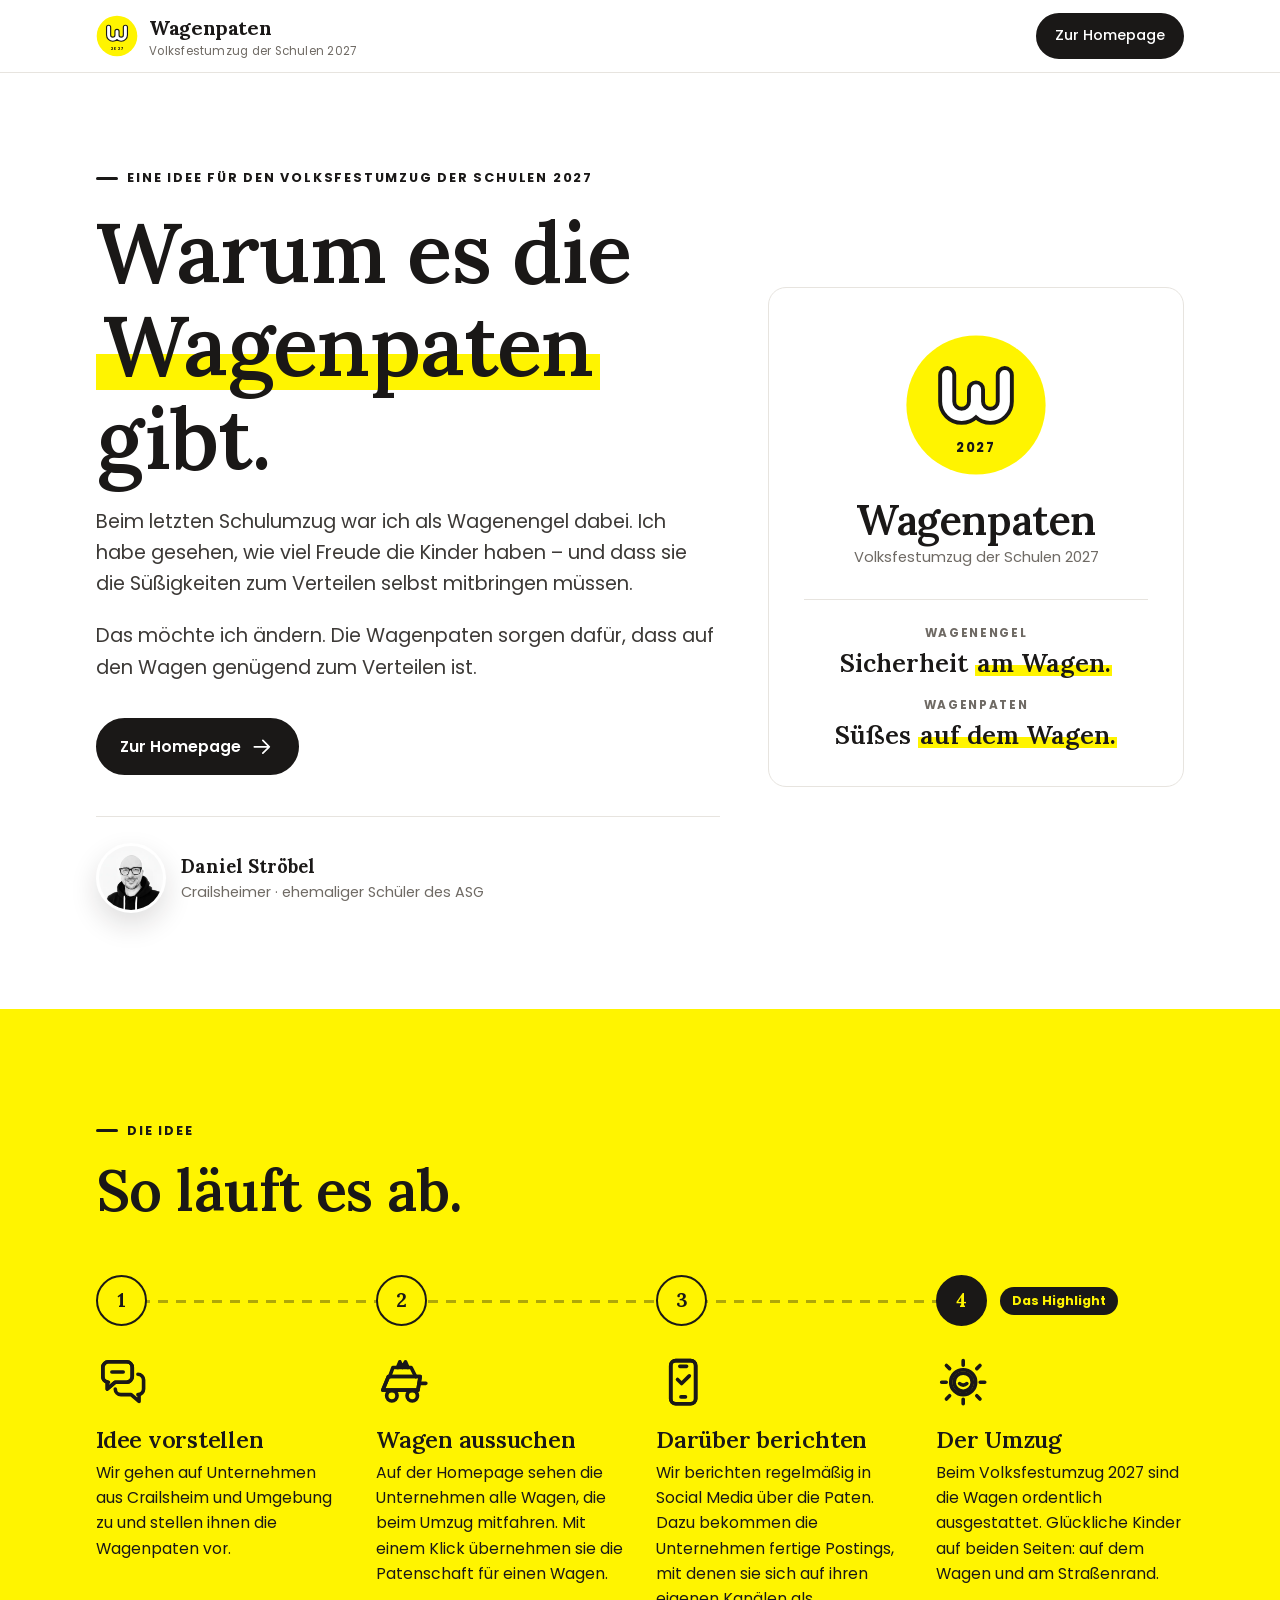
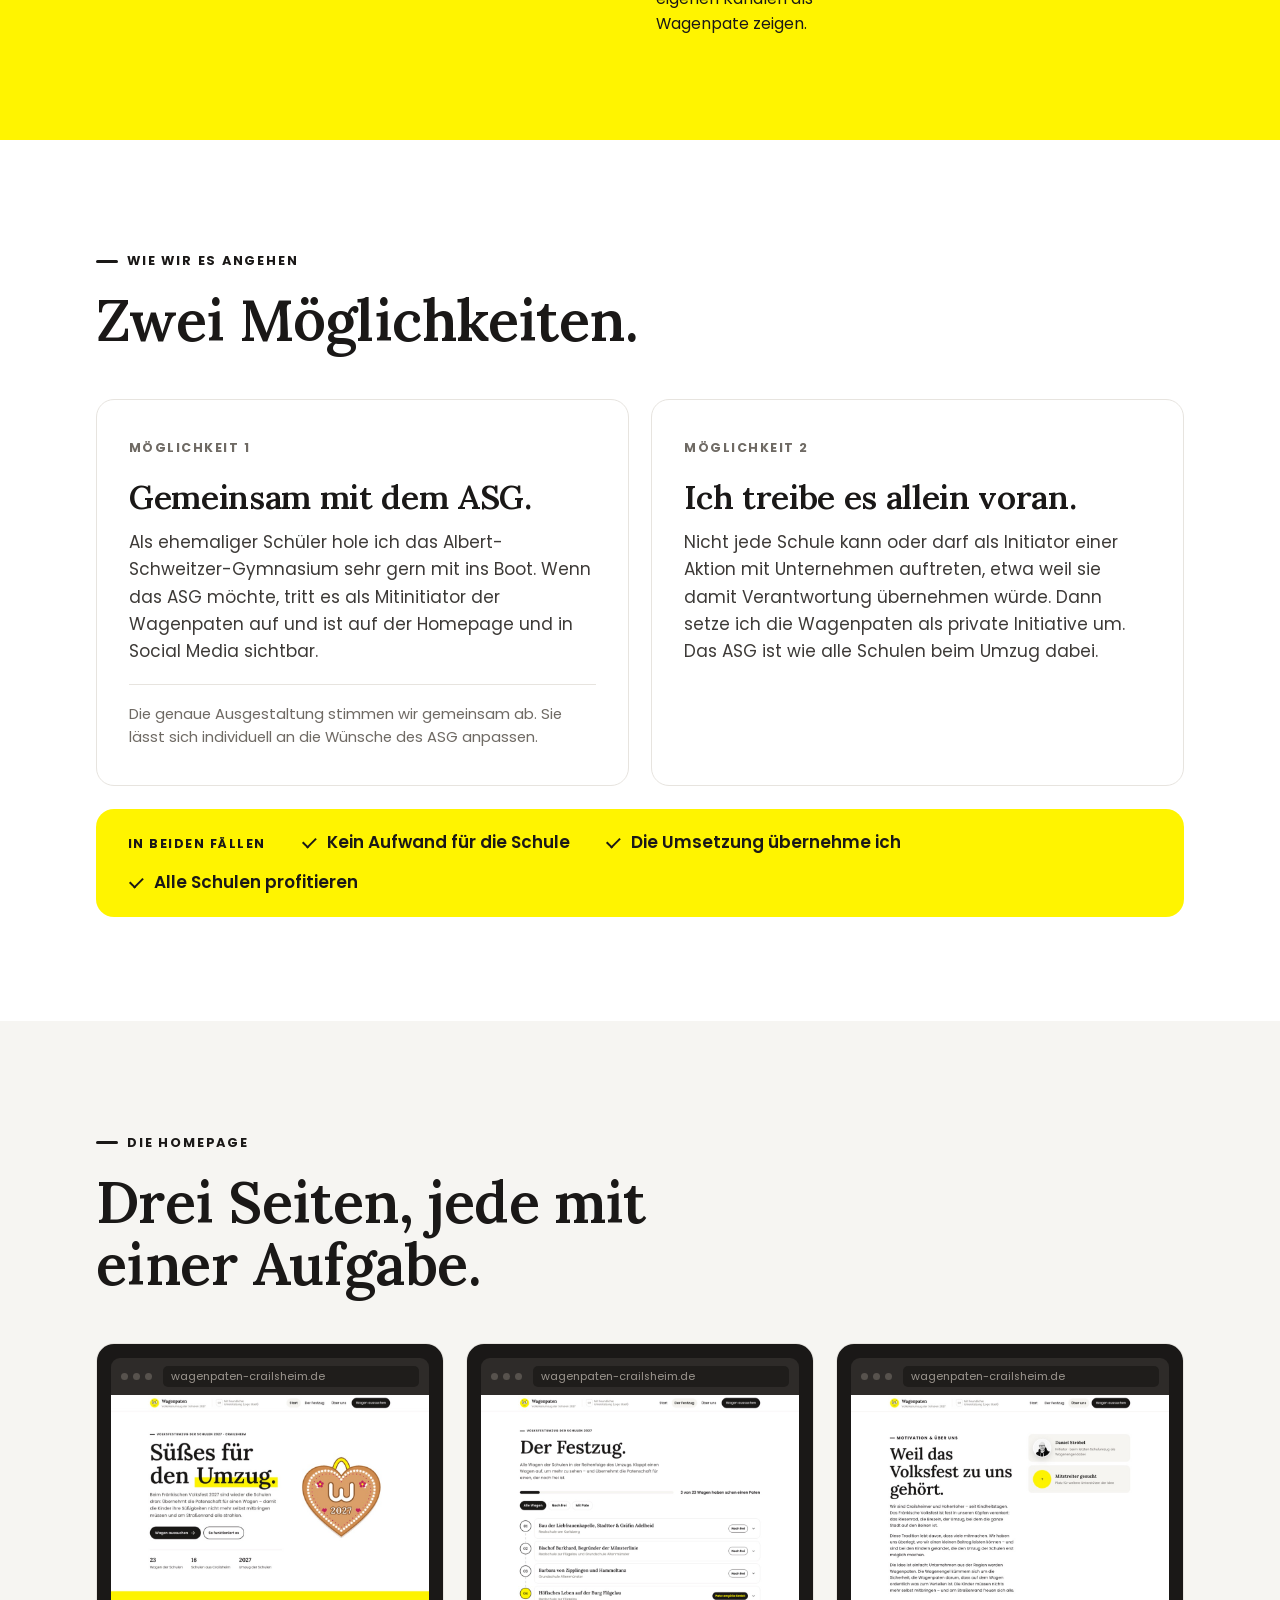
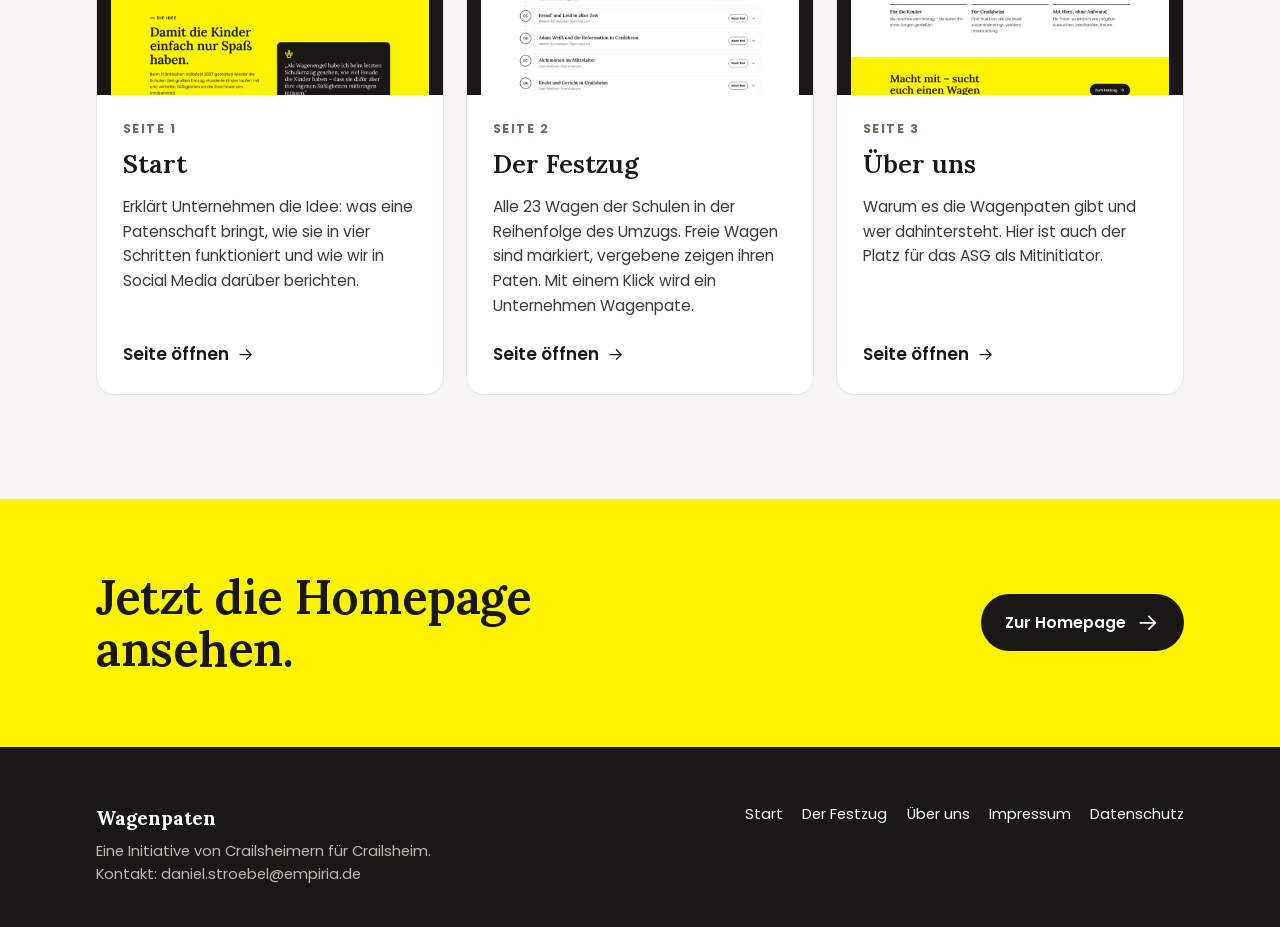
==== commit 8a719142: "Live: Wagen-Logo kleiner, mobile Optimierung, neuer Einleitungstext Co-Authored-By: Claude Opus 5.5 " ====
--- a/index.html
+++ b/index.html
@@ -7,9 +7,6 @@
 <meta name="robots" content="noindex, nofollow">
 <link rel="stylesheet" href="/assets/fonts/fonts.css">
 <link rel="stylesheet" href="/assets/vofe.css">
-<!-- ENTWICKLUNG:START -->
-<link rel="stylesheet" href="/entwicklung/menu.css">
-<!-- ENTWICKLUNG:END -->
 </head>
 <body>
 <svg width="0" height="0" style="position:absolute" aria-hidden="true"><defs>
@@ -113,8 +110,5 @@
 <nav><a href="/start.html">Start</a><a href="/festzug.html">Der Festzug</a><a href="/ueber-uns.html">Über uns</a><a href="/impressum.html">Impressum</a><a href="/datenschutz.html">Datenschutz</a></nav>
 </div></footer>
 <script src="/assets/vofe.js"></script>
-<!-- ENTWICKLUNG:START -->
-<script src="/entwicklung/menu.js"></script>
-<!-- ENTWICKLUNG:END -->
 </body>
 </html>
